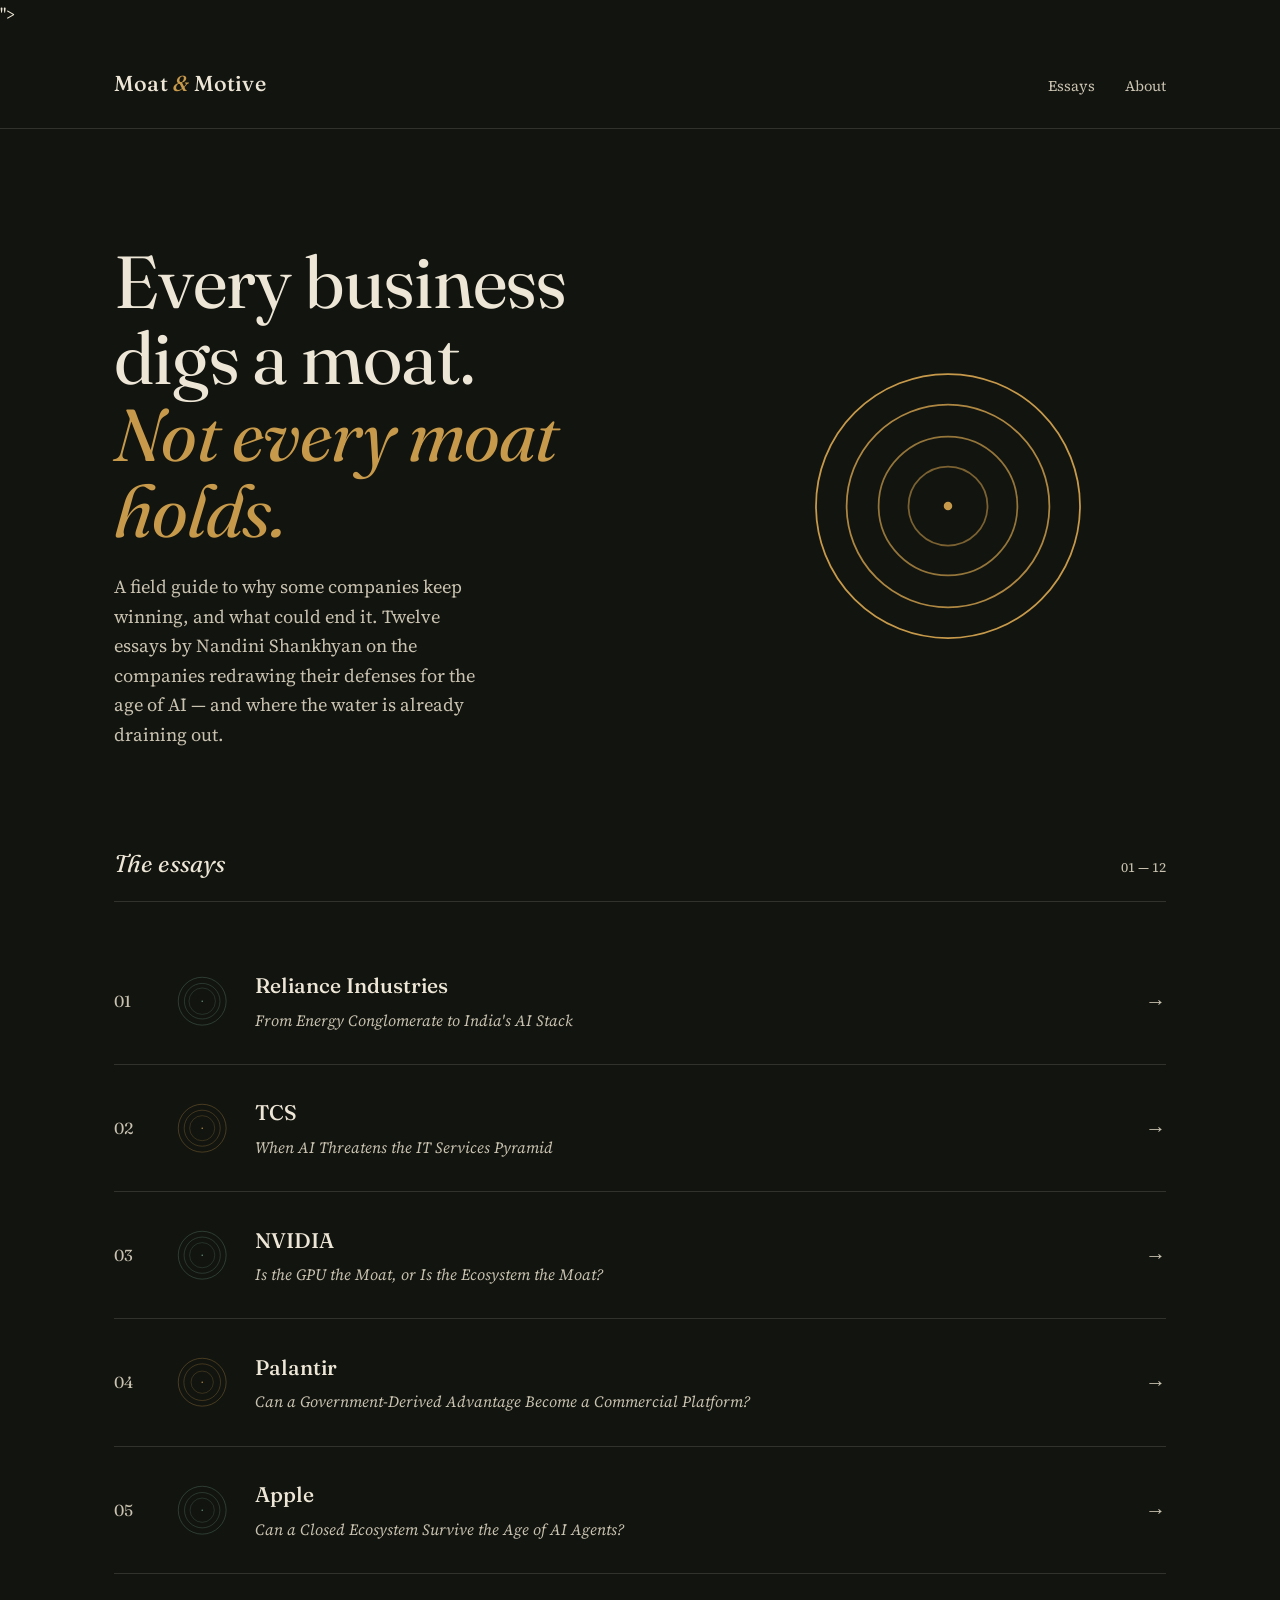
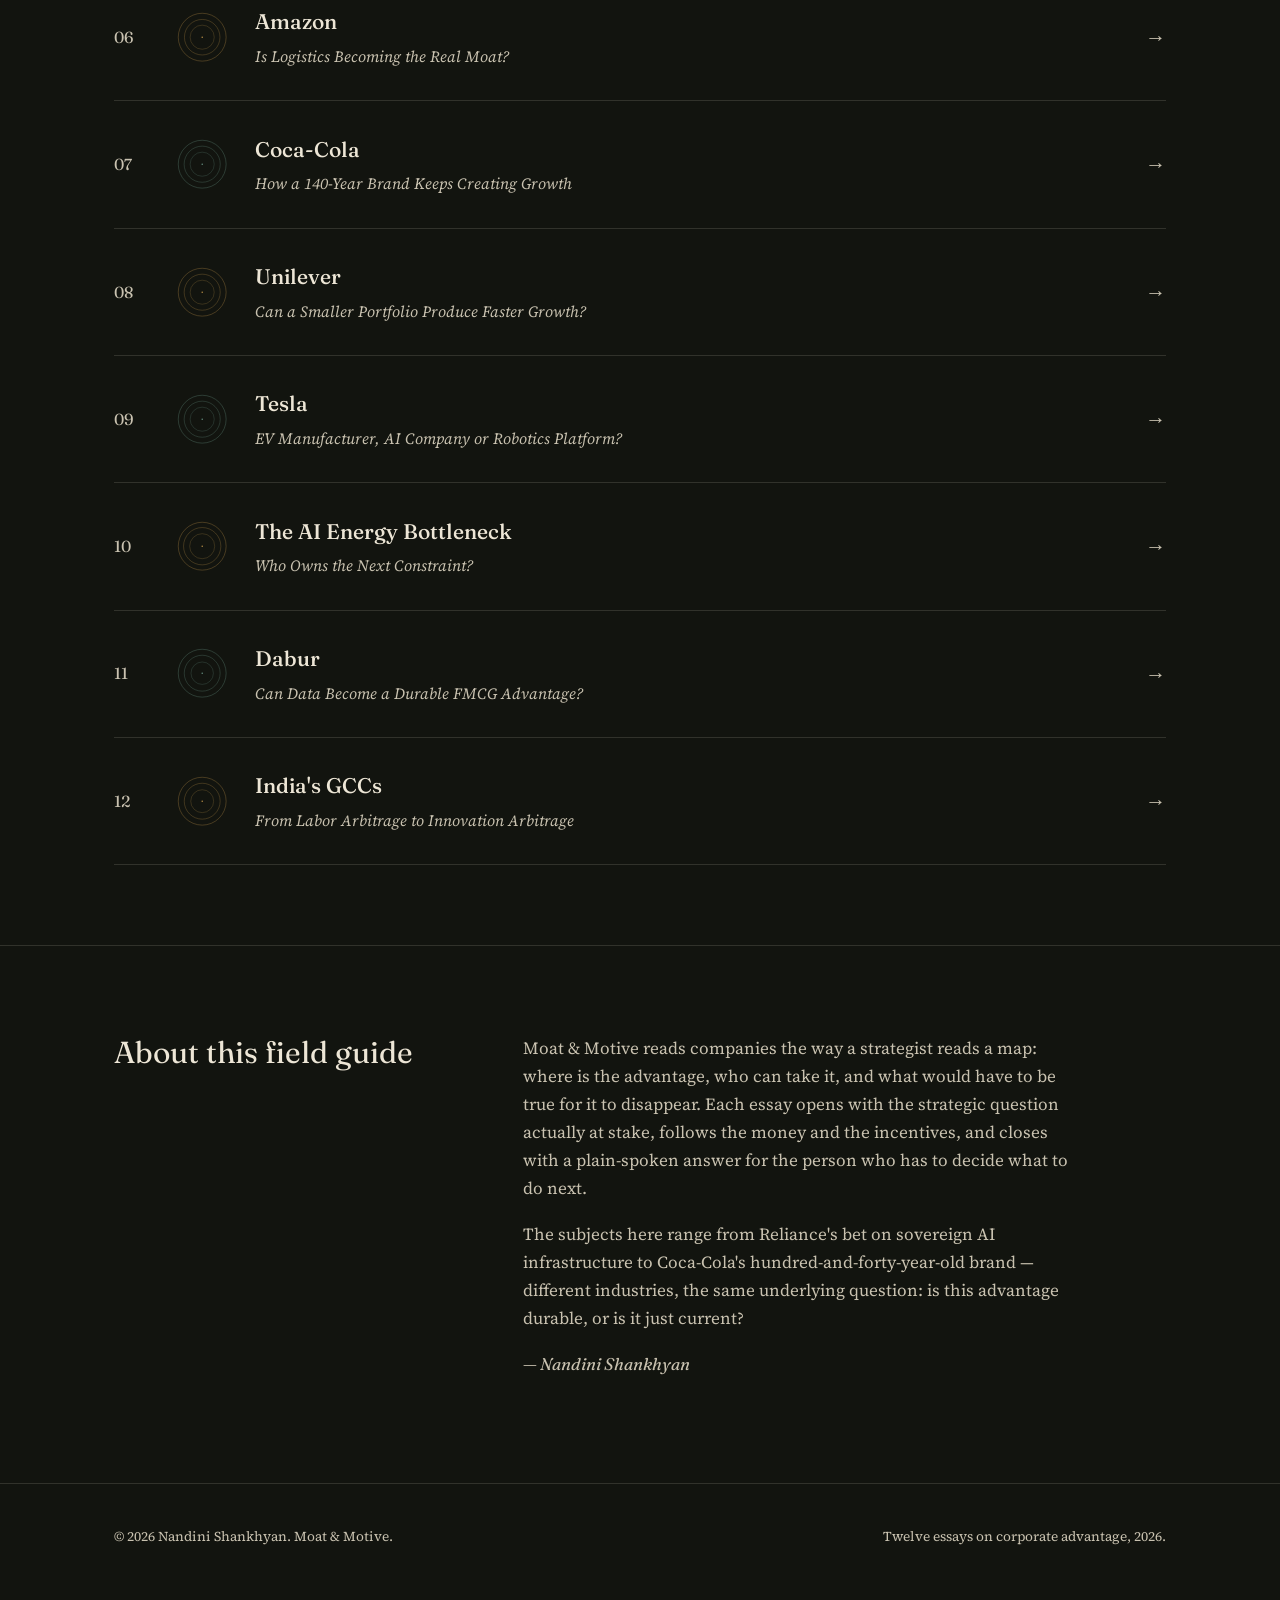
==== index.html @ 2b9c6a7d "Initial uploads" ====
<!DOCTYPE html>
<html lang="en">
<head>
<meta charset="UTF-8">
<meta name="viewport" content="width=device-width, initial-scale=1.0">
<title>Moat & Motive — Nandini Shankhyan</title>
<meta name="description" content="A field guide to why some companies keep winning, and what could end it. Twelve essays on the moats — and motives — behind today's biggest companies, by Nandini Shankhyan.">
<link rel="icon" href="data:image/svg+xml,<svg xmlns="http://www.w3.org/2000/svg" viewBox="0 0 32 32"><rect width="32" height="32" fill="%2312140f"/><circle cx="16" cy="16" r="12" fill="none" stroke="%23c79a4b" stroke-width="1.6"/><circle cx="16" cy="16" r="7" fill="none" stroke="%236f9c8d" stroke-width="1.6"/><circle cx="16" cy="16" r="2" fill="%23c79a4b"/></svg>">
<link rel="preconnect" href="https://fonts.googleapis.com">
<link rel="stylesheet" href="assets/styles.css">
</head>
<body>
<header class="masthead">
  <div class="wrap">
    <a class="mark" href="index.html">Moat <em>&amp;</em> Motive</a>
    <nav>
      <a href="index.html#index">Essays</a>
      <a href="index.html#about">About</a>
    </nav>
  </div>
</header>

<section class="hero">
  <div class="wrap">
    <div>
      <h1>Every business<br>digs a moat.<br><span class="accent">Not every moat holds.</span></h1>
      <p class="lede">A field guide to why some companies keep winning, and what could end it. Twelve essays by Nandini Shankhyan on the companies redrawing their defenses for the age of AI — and where the water is already draining out.</p>
    </div>
    <div class="hero-art"><svg class="ring-draw" viewBox="0 0 240 240" xmlns="http://www.w3.org/2000/svg" aria-hidden="true"><circle cx="120.0" cy="120.0" r="105.6" fill="none" stroke="#c79a4b" stroke-width="1.4" stroke-dasharray="900" opacity="1.00"/><circle cx="120.0" cy="120.0" r="81.1" fill="none" stroke="#c79a4b" stroke-width="1.4" stroke-dasharray="900" opacity="0.86"/><circle cx="120.0" cy="120.0" r="55.5" fill="none" stroke="#c79a4b" stroke-width="1.4" stroke-dasharray="900" opacity="0.72"/><circle cx="120.0" cy="120.0" r="31.6" fill="none" stroke="#c79a4b" stroke-width="1.4" stroke-dasharray="900" opacity="0.58"/><circle cx="120.0" cy="120.0" r="3.4" fill="#c79a4b"/></svg></div>
  </div>
</section>

<section class="wrap" id="index">
  <div class="section-head">
    <h2>The essays</h2>
    <span class="count">01 — 12</span>
  </div>
  <ul class="index-list">
    <li class="index-item">
      <a href="articles/reliance-industries.html">
        <span class="index-num">01</span>
        <span class="index-thumb"><svg class="" viewBox="0 0 200 200" xmlns="http://www.w3.org/2000/svg" aria-hidden="true"><circle cx="100.0" cy="100.0" r="88.0" fill="none" stroke="#6f9c8d" stroke-width="1.1" stroke-dasharray="900" opacity="1.00"/><circle cx="100.0" cy="100.0" r="65.4" fill="none" stroke="#6f9c8d" stroke-width="1.1" stroke-dasharray="900" opacity="0.86"/><circle cx="100.0" cy="100.0" r="48.6" fill="none" stroke="#6f9c8d" stroke-width="1.1" stroke-dasharray="900" opacity="0.72"/><circle cx="100.0" cy="100.0" r="2.6" fill="#6f9c8d"/></svg></span>
        <span class="index-body">
          <h3>Reliance Industries</h3>
          <p class="question">From Energy Conglomerate to India's AI Stack</p>
        </span>
        <span class="index-arrow">&#8594;</span>
      </a>
    </li>
    <li class="index-item">
      <a href="articles/tcs.html">
        <span class="index-num">02</span>
        <span class="index-thumb"><svg class="" viewBox="0 0 200 200" xmlns="http://www.w3.org/2000/svg" aria-hidden="true"><circle cx="100.0" cy="100.0" r="88.0" fill="none" stroke="#c79a4b" stroke-width="1.1" stroke-dasharray="900" opacity="1.00"/><circle cx="100.0" cy="100.0" r="66.2" fill="none" stroke="#c79a4b" stroke-width="1.1" stroke-dasharray="900" opacity="0.86"/><circle cx="100.0" cy="100.0" r="46.1" fill="none" stroke="#c79a4b" stroke-width="1.1" stroke-dasharray="900" opacity="0.72"/><circle cx="100.0" cy="100.0" r="2.6" fill="#c79a4b"/></svg></span>
        <span class="index-body">
          <h3>TCS</h3>
          <p class="question">When AI Threatens the IT Services Pyramid</p>
        </span>
        <span class="index-arrow">&#8594;</span>
      </a>
    </li>
    <li class="index-item">
      <a href="articles/nvidia.html">
        <span class="index-num">03</span>
        <span class="index-thumb"><svg class="" viewBox="0 0 200 200" xmlns="http://www.w3.org/2000/svg" aria-hidden="true"><circle cx="100.0" cy="100.0" r="88.0" fill="none" stroke="#6f9c8d" stroke-width="1.1" stroke-dasharray="900" opacity="1.00"/><circle cx="100.0" cy="100.0" r="66.6" fill="none" stroke="#6f9c8d" stroke-width="1.1" stroke-dasharray="900" opacity="0.86"/><circle cx="100.0" cy="100.0" r="46.3" fill="none" stroke="#6f9c8d" stroke-width="1.1" stroke-dasharray="900" opacity="0.72"/><circle cx="100.0" cy="100.0" r="2.6" fill="#6f9c8d"/></svg></span>
        <span class="index-body">
          <h3>NVIDIA</h3>
          <p class="question">Is the GPU the Moat, or Is the Ecosystem the Moat?</p>
        </span>
        <span class="index-arrow">&#8594;</span>
      </a>
    </li>
    <li class="index-item">
      <a href="articles/palantir.html">
        <span class="index-num">04</span>
        <span class="index-thumb"><svg class="" viewBox="0 0 200 200" xmlns="http://www.w3.org/2000/svg" aria-hidden="true"><circle cx="100.0" cy="100.0" r="88.0" fill="none" stroke="#c79a4b" stroke-width="1.1" stroke-dasharray="900" opacity="1.00"/><circle cx="100.0" cy="100.0" r="67.4" fill="none" stroke="#c79a4b" stroke-width="1.1" stroke-dasharray="900" opacity="0.86"/><circle cx="100.0" cy="100.0" r="41.0" fill="none" stroke="#c79a4b" stroke-width="1.1" stroke-dasharray="900" opacity="0.72"/><circle cx="100.0" cy="100.0" r="2.6" fill="#c79a4b"/></svg></span>
        <span class="index-body">
          <h3>Palantir</h3>
          <p class="question">Can a Government-Derived Advantage Become a Commercial Platform?</p>
        </span>
        <span class="index-arrow">&#8594;</span>
      </a>
    </li>
    <li class="index-item">
      <a href="articles/apple.html">
        <span class="index-num">05</span>
        <span class="index-thumb"><svg class="" viewBox="0 0 200 200" xmlns="http://www.w3.org/2000/svg" aria-hidden="true"><circle cx="100.0" cy="100.0" r="88.0" fill="none" stroke="#6f9c8d" stroke-width="1.1" stroke-dasharray="900" opacity="1.00"/><circle cx="100.0" cy="100.0" r="65.0" fill="none" stroke="#6f9c8d" stroke-width="1.1" stroke-dasharray="900" opacity="0.86"/><circle cx="100.0" cy="100.0" r="44.5" fill="none" stroke="#6f9c8d" stroke-width="1.1" stroke-dasharray="900" opacity="0.72"/><circle cx="100.0" cy="100.0" r="2.6" fill="#6f9c8d"/></svg></span>
        <span class="index-body">
          <h3>Apple</h3>
          <p class="question">Can a Closed Ecosystem Survive the Age of AI Agents?</p>
        </span>
        <span class="index-arrow">&#8594;</span>
      </a>
    </li>
    <li class="index-item">
      <a href="articles/amazon.html">
        <span class="index-num">06</span>
        <span class="index-thumb"><svg class="" viewBox="0 0 200 200" xmlns="http://www.w3.org/2000/svg" aria-hidden="true"><circle cx="100.0" cy="100.0" r="88.0" fill="none" stroke="#c79a4b" stroke-width="1.1" stroke-dasharray="900" opacity="1.00"/><circle cx="100.0" cy="100.0" r="65.3" fill="none" stroke="#c79a4b" stroke-width="1.1" stroke-dasharray="900" opacity="0.86"/><circle cx="100.0" cy="100.0" r="44.3" fill="none" stroke="#c79a4b" stroke-width="1.1" stroke-dasharray="900" opacity="0.72"/><circle cx="100.0" cy="100.0" r="2.6" fill="#c79a4b"/></svg></span>
        <span class="index-body">
          <h3>Amazon</h3>
          <p class="question">Is Logistics Becoming the Real Moat?</p>
        </span>
        <span class="index-arrow">&#8594;</span>
      </a>
    </li>
    <li class="index-item">
      <a href="articles/coca-cola.html">
        <span class="index-num">07</span>
        <span class="index-thumb"><svg class="" viewBox="0 0 200 200" xmlns="http://www.w3.org/2000/svg" aria-hidden="true"><circle cx="100.0" cy="100.0" r="88.0" fill="none" stroke="#6f9c8d" stroke-width="1.1" stroke-dasharray="900" opacity="1.00"/><circle cx="100.0" cy="100.0" r="66.4" fill="none" stroke="#6f9c8d" stroke-width="1.1" stroke-dasharray="900" opacity="0.86"/><circle cx="100.0" cy="100.0" r="44.3" fill="none" stroke="#6f9c8d" stroke-width="1.1" stroke-dasharray="900" opacity="0.72"/><circle cx="100.0" cy="100.0" r="2.6" fill="#6f9c8d"/></svg></span>
        <span class="index-body">
          <h3>Coca-Cola</h3>
          <p class="question">How a 140-Year Brand Keeps Creating Growth</p>
        </span>
        <span class="index-arrow">&#8594;</span>
      </a>
    </li>
    <li class="index-item">
      <a href="articles/unilever.html">
        <span class="index-num">08</span>
        <span class="index-thumb"><svg class="" viewBox="0 0 200 200" xmlns="http://www.w3.org/2000/svg" aria-hidden="true"><circle cx="100.0" cy="100.0" r="88.0" fill="none" stroke="#c79a4b" stroke-width="1.1" stroke-dasharray="900" opacity="1.00"/><circle cx="100.0" cy="100.0" r="66.3" fill="none" stroke="#c79a4b" stroke-width="1.1" stroke-dasharray="900" opacity="0.86"/><circle cx="100.0" cy="100.0" r="44.2" fill="none" stroke="#c79a4b" stroke-width="1.1" stroke-dasharray="900" opacity="0.72"/><circle cx="100.0" cy="100.0" r="2.6" fill="#c79a4b"/></svg></span>
        <span class="index-body">
          <h3>Unilever</h3>
          <p class="question">Can a Smaller Portfolio Produce Faster Growth?</p>
        </span>
        <span class="index-arrow">&#8594;</span>
      </a>
    </li>
    <li class="index-item">
      <a href="articles/tesla.html">
        <span class="index-num">09</span>
        <span class="index-thumb"><svg class="" viewBox="0 0 200 200" xmlns="http://www.w3.org/2000/svg" aria-hidden="true"><circle cx="100.0" cy="100.0" r="88.0" fill="none" stroke="#6f9c8d" stroke-width="1.1" stroke-dasharray="900" opacity="1.00"/><circle cx="100.0" cy="100.0" r="66.3" fill="none" stroke="#6f9c8d" stroke-width="1.1" stroke-dasharray="900" opacity="0.86"/><circle cx="100.0" cy="100.0" r="44.3" fill="none" stroke="#6f9c8d" stroke-width="1.1" stroke-dasharray="900" opacity="0.72"/><circle cx="100.0" cy="100.0" r="2.6" fill="#6f9c8d"/></svg></span>
        <span class="index-body">
          <h3>Tesla</h3>
          <p class="question">EV Manufacturer, AI Company or Robotics Platform?</p>
        </span>
        <span class="index-arrow">&#8594;</span>
      </a>
    </li>
    <li class="index-item">
      <a href="articles/the-ai-energy-bottleneck.html">
        <span class="index-num">10</span>
        <span class="index-thumb"><svg class="" viewBox="0 0 200 200" xmlns="http://www.w3.org/2000/svg" aria-hidden="true"><circle cx="100.0" cy="100.0" r="88.0" fill="none" stroke="#c79a4b" stroke-width="1.1" stroke-dasharray="900" opacity="1.00"/><circle cx="100.0" cy="100.0" r="68.6" fill="none" stroke="#c79a4b" stroke-width="1.1" stroke-dasharray="900" opacity="0.86"/><circle cx="100.0" cy="100.0" r="46.0" fill="none" stroke="#c79a4b" stroke-width="1.1" stroke-dasharray="900" opacity="0.72"/><circle cx="100.0" cy="100.0" r="2.6" fill="#c79a4b"/></svg></span>
        <span class="index-body">
          <h3>The AI Energy Bottleneck</h3>
          <p class="question">Who Owns the Next Constraint?</p>
        </span>
        <span class="index-arrow">&#8594;</span>
      </a>
    </li>
    <li class="index-item">
      <a href="articles/dabur.html">
        <span class="index-num">11</span>
        <span class="index-thumb"><svg class="" viewBox="0 0 200 200" xmlns="http://www.w3.org/2000/svg" aria-hidden="true"><circle cx="100.0" cy="100.0" r="88.0" fill="none" stroke="#6f9c8d" stroke-width="1.1" stroke-dasharray="900" opacity="1.00"/><circle cx="100.0" cy="100.0" r="66.0" fill="none" stroke="#6f9c8d" stroke-width="1.1" stroke-dasharray="900" opacity="0.86"/><circle cx="100.0" cy="100.0" r="41.2" fill="none" stroke="#6f9c8d" stroke-width="1.1" stroke-dasharray="900" opacity="0.72"/><circle cx="100.0" cy="100.0" r="2.6" fill="#6f9c8d"/></svg></span>
        <span class="index-body">
          <h3>Dabur</h3>
          <p class="question">Can Data Become a Durable FMCG Advantage?</p>
        </span>
        <span class="index-arrow">&#8594;</span>
      </a>
    </li>
    <li class="index-item">
      <a href="articles/indias-gccs.html">
        <span class="index-num">12</span>
        <span class="index-thumb"><svg class="" viewBox="0 0 200 200" xmlns="http://www.w3.org/2000/svg" aria-hidden="true"><circle cx="100.0" cy="100.0" r="88.0" fill="none" stroke="#c79a4b" stroke-width="1.1" stroke-dasharray="900" opacity="1.00"/><circle cx="100.0" cy="100.0" r="66.0" fill="none" stroke="#c79a4b" stroke-width="1.1" stroke-dasharray="900" opacity="0.86"/><circle cx="100.0" cy="100.0" r="42.1" fill="none" stroke="#c79a4b" stroke-width="1.1" stroke-dasharray="900" opacity="0.72"/><circle cx="100.0" cy="100.0" r="2.6" fill="#c79a4b"/></svg></span>
        <span class="index-body">
          <h3>India's GCCs</h3>
          <p class="question">From Labor Arbitrage to Innovation Arbitrage</p>
        </span>
        <span class="index-arrow">&#8594;</span>
      </a>
    </li>
  </ul>
</section>

<section class="manifesto" id="about">
  <div class="wrap">
    <h2>About this&nbsp;field&nbsp;guide</h2>
    <div class="body">
      <p>Moat & Motive reads companies the way a strategist reads a map: where is the advantage, who can take it, and what would have to be true for it to disappear. Each essay opens with the strategic question actually at stake, follows the money and the incentives, and closes with a plain-spoken answer for the person who has to decide what to do next.</p>
      <p>The subjects here range from Reliance's bet on sovereign AI infrastructure to Coca-Cola's hundred-and-forty-year-old brand — different industries, the same underlying question: is this advantage durable, or is it just current?</p>
      <p class="signoff">— Nandini Shankhyan</p>
    </div>
  </div>
</section>

<footer>
  <div class="wrap">
    <span>&copy; 2026 Nandini Shankhyan. Moat & Motive.</span>
    <span>Twelve essays on corporate advantage, 2026.</span>
  </div>
</footer>
</body>
</html>
---- assets/styles.css ----
/* ============================================================
   MOAT & MOTIVE — design system
   A quiet, editorial reading environment built around one
   recurring motif: the concentric ring of a moat. Dark basalt
   ground, warm brass and verdigris as the only two accents,
   two clearly distinct serifs carrying all the personality.
   ============================================================ */

@import url('https://fonts.googleapis.com/css2?family=Fraunces:ital,opsz,wght@0,9..144,300;0,9..144,400;0,9..144,500;0,9..144,600;1,9..144,400;1,9..144,500&family=Source+Serif+4:ital,opsz,wght@0,8..60,400;0,8..60,500;0,8..60,600;1,8..60,400&display=swap');

:root{
  --basalt: #12140f;
  --basalt-raised: #191c15;
  --parchment: #ede6d6;
  --parchment-dim: #c9c2b0;
  --verdigris: #6f9c8d;
  --brass: #c79a4b;
  --rust: #a85138;
  --hairline: rgba(237,230,214,0.14);
  --hairline-strong: rgba(237,230,214,0.28);

  --display: 'Fraunces', 'Iowan Old Style', ui-serif, serif;
  --body: 'Source Serif 4', 'Iowan Old Style', Georgia, serif;

  --measure: 68ch;
  --gutter: clamp(1.5rem, 5vw, 4.5rem);
}

*{ box-sizing: border-box; }
html{ scroll-behavior: smooth; }

@media (prefers-reduced-motion: reduce){
  html{ scroll-behavior: auto; }
  *{ animation-duration: 0.01ms !important; animation-iteration-count: 1 !important; transition-duration: 0.01ms !important; }
}

body{
  margin: 0;
  background: var(--basalt);
  color: var(--parchment);
  font-family: var(--body);
  font-size: 1.0625rem;
  line-height: 1.65;
  -webkit-font-smoothing: antialiased;
}

::selection{ background: var(--brass); color: var(--basalt); }

a{ color: inherit; }

img, svg{ max-width: 100%; display: block; }

:focus-visible{
  outline: 2px solid var(--brass);
  outline-offset: 3px;
}

.wrap{
  max-width: 1180px;
  margin: 0 auto;
  padding: 0 var(--gutter);
}

/* ---------------- Masthead ---------------- */

.masthead{
  padding: 2.4rem 0 1.6rem;
  border-bottom: 1px solid var(--hairline);
}

.masthead .wrap{
  display: flex;
  align-items: baseline;
  justify-content: space-between;
  gap: 1.5rem;
  flex-wrap: wrap;
}

.mark{
  font-family: var(--display);
  font-weight: 500;
  font-size: 1.35rem;
  letter-spacing: 0.01em;
  text-decoration: none;
  color: var(--parchment);
}

.mark em{
  font-style: italic;
  color: var(--brass);
}

.masthead nav{
  display: flex;
  gap: 1.9rem;
  font-size: 0.92rem;
  font-family: var(--body);
  color: var(--parchment-dim);
}

.masthead nav a{
  text-decoration: none;
  border-bottom: 1px solid transparent;
  padding-bottom: 2px;
  transition: border-color .2s ease, color .2s ease;
}

.masthead nav a:hover{ color: var(--parchment); border-color: var(--brass); }

.byline{
  font-size: 0.78rem;
  color: var(--parchment-dim);
  letter-spacing: 0.02em;
}

/* ---------------- Hero (index page) ---------------- */

.hero{
  position: relative;
  padding: clamp(3.5rem, 9vw, 7.5rem) 0 clamp(3rem, 6vw, 5rem);
  overflow: hidden;
}

.hero .wrap{
  display: grid;
  grid-template-columns: 1.3fr 1fr;
  gap: 3rem;
  align-items: center;
}

.hero h1{
  font-family: var(--display);
  font-weight: 400;
  font-size: clamp(2.6rem, 6vw, 4.6rem);
  line-height: 1.04;
  letter-spacing: -0.01em;
  margin: 0 0 1.4rem;
}

.hero h1 .accent{
  font-style: italic;
  font-weight: 400;
  color: var(--brass);
}

.hero p.lede{
  font-size: 1.15rem;
  color: var(--parchment-dim);
  max-width: 42ch;
  line-height: 1.6;
}

.hero-art{
  justify-self: center;
}

.hero-art svg{ width: min(100%, 360px); height: auto; }

.ring-draw circle, .ring-draw path{
  stroke-dasharray: 900;
  stroke-dashoffset: 900;
  animation: draw 2.4s cubic-bezier(.2,.7,.2,1) forwards;
}
.ring-draw circle:nth-child(2){ animation-delay: .12s; }
.ring-draw circle:nth-child(3){ animation-delay: .24s; }
.ring-draw circle:nth-child(4){ animation-delay: .36s; }

@keyframes draw{ to{ stroke-dashoffset: 0; } }

/* ---------------- Section labels ---------------- */

.section-head{
  display: flex;
  align-items: baseline;
  justify-content: space-between;
  gap: 1rem;
  padding: 0 0 1.1rem;
  margin: 0 0 2.2rem;
  border-bottom: 1px solid var(--hairline);
}

.section-head h2{
  font-family: var(--display);
  font-style: italic;
  font-weight: 400;
  font-size: 1.5rem;
  margin: 0;
  color: var(--parchment);
}

.section-head .count{
  font-family: var(--body);
  font-size: 0.85rem;
  color: var(--parchment-dim);
}

/* ---------------- Index list ---------------- */

.index-list{
  list-style: none;
  margin: 0 0 5rem;
  padding: 0;
}

.index-item{
  border-bottom: 1px solid var(--hairline);
}

.index-item a{
  display: grid;
  grid-template-columns: 2.2rem 3.4rem 1fr auto;
  align-items: center;
  gap: 1.6rem;
  padding: 1.9rem 0;
  text-decoration: none;
  color: var(--parchment);
}

.index-num{
  font-family: var(--display);
  font-size: 1rem;
  color: var(--parchment-dim);
  font-variant-numeric: tabular-nums;
}

.index-thumb{
  width: 3.4rem;
  height: 3.4rem;
  grid-row: span 1;
}

.index-body h3{
  font-family: var(--display);
  font-weight: 500;
  font-size: 1.32rem;
  margin: 0 0 0.3rem;
  transition: color .2s ease;
}

.index-body .question{
  font-family: var(--body);
  font-style: italic;
  color: var(--parchment-dim);
  font-size: 0.98rem;
  margin: 0;
}

.index-arrow{
  font-family: var(--display);
  font-size: 1.3rem;
  color: var(--parchment-dim);
  transition: transform .25s ease, color .2s ease;
  justify-self: end;
}

.index-item a:hover .index-arrow{ transform: translateX(6px); color: var(--brass); }
.index-item a:hover .index-body h3{ color: var(--brass); }

@media (max-width: 640px){
  .index-item a{ grid-template-columns: 1.4rem 2.6rem 1fr auto; gap: 1rem; }
  .index-thumb{ width: 2.6rem; height: 2.6rem; }
}

/* ---------------- Manifesto / about strip ---------------- */

.manifesto{
  padding: clamp(3rem, 7vw, 5.5rem) 0;
  border-top: 1px solid var(--hairline);
  border-bottom: 1px solid var(--hairline);
}

.manifesto .wrap{
  display: grid;
  grid-template-columns: 0.9fr 1.6fr;
  gap: 3rem;
}

.manifesto h2{
  font-family: var(--display);
  font-weight: 400;
  font-size: 1.9rem;
  margin: 0;
  line-height: 1.2;
}

.manifesto .body p{
  max-width: 62ch;
  color: var(--parchment-dim);
  margin: 0 0 1.1rem;
}

.manifesto .signoff{
  color: var(--parchment);
  font-family: var(--display);
  font-style: italic;
  margin-top: 1.4rem;
}

@media (max-width: 800px){
  .manifesto .wrap{ grid-template-columns: 1fr; gap: 1.2rem; }
  .hero .wrap{ grid-template-columns: 1fr; }
  .hero-art{ order: -1; }
  .hero-art svg{ width: min(60vw, 240px); }
}

/* ---------------- Footer ---------------- */

footer{
  padding: 2.6rem 0 3.2rem;
  color: var(--parchment-dim);
  font-size: 0.85rem;
}

footer .wrap{
  display: flex;
  justify-content: space-between;
  gap: 1rem;
  flex-wrap: wrap;
}

footer a{ text-decoration: none; border-bottom: 1px solid var(--hairline-strong); }

/* ============================================================
   ARTICLE PAGE
   ============================================================ */

.article-header{
  position: relative;
  padding: clamp(3rem, 8vw, 6rem) 0 clamp(2.2rem, 5vw, 3.4rem);
  overflow: hidden;
}

.article-header .watermark{
  position: absolute;
  right: -60px;
  top: -40px;
  width: 420px;
  opacity: 0.16;
  pointer-events: none;
}

.eyebrow-row{
  display: flex;
  align-items: center;
  gap: 0.9rem;
  margin-bottom: 1.6rem;
  color: var(--parchment-dim);
  font-size: 0.88rem;
}

.eyebrow-row .dot{
  width: 6px; height: 6px; border-radius: 50%;
  background: var(--brass);
  display: inline-block;
}

.article-header h1{
  font-family: var(--display);
  font-weight: 400;
  font-size: clamp(2.3rem, 5.4vw, 3.6rem);
  line-height: 1.06;
  letter-spacing: -0.01em;
  max-width: 18ch;
  margin: 0 0 1.6rem;
  position: relative;
}

.deck{
  font-family: var(--body);
  font-style: italic;
  font-size: 1.2rem;
  color: var(--parchment-dim);
  max-width: 52ch;
  line-height: 1.5;
  border-left: 2px solid var(--brass);
  padding-left: 1.2rem;
  position: relative;
}

.article-body{
  padding-bottom: 2rem;
}

.article-body .col{
  max-width: var(--measure);
}

.article-body h2{
  font-family: var(--display);
  font-style: italic;
  font-weight: 400;
  font-size: 1.55rem;
  margin: 3rem 0 1.1rem;
  color: var(--parchment);
}

.article-body h2:first-of-type{ margin-top: 0.4rem; }

.article-body p{
  margin: 0 0 1.25rem;
  color: #ded6c3;
}

.article-body p:first-of-type{
  font-size: 1.12rem;
}

.sources{
  margin-top: 3.5rem;
  padding-top: 1.8rem;
  border-top: 1px solid var(--hairline);
  max-width: var(--measure);
}

.sources h3{
  font-family: var(--body);
  font-size: 0.85rem;
  text-transform: none;
  letter-spacing: 0.01em;
  color: var(--parchment-dim);
  margin: 0 0 0.8rem;
  font-style: italic;
  font-family: var(--display);
}

.sources ul{
  margin: 0;
  padding: 0;
  list-style: none;
  font-size: 0.92rem;
  color: var(--parchment-dim);
}

.sources li{ padding: 0.35rem 0; }

.pager{
  display: grid;
  grid-template-columns: 1fr 1fr;
  border-top: 1px solid var(--hairline);
  margin-top: 4rem;
}

.pager a{
  text-decoration: none;
  padding: 2rem 0;
  color: var(--parchment);
}

.pager .prev{ padding-right: 1.5rem; border-right: 1px solid var(--hairline); }
.pager .next{ padding-left: 1.5rem; text-align: right; }

.pager .label{
  display: block;
  font-size: 0.8rem;
  color: var(--parchment-dim);
  margin-bottom: 0.4rem;
}

.pager .title{
  font-family: var(--display);
  font-size: 1.15rem;
  transition: color .2s ease;
}

.pager a:hover .title{ color: var(--brass); }

@media (max-width: 640px){
  .pager{ grid-template-columns: 1fr; }
  .pager .prev{ border-right: none; border-bottom: 1px solid var(--hairline); }
  .pager .next{ text-align: left; padding-left: 0; }
}
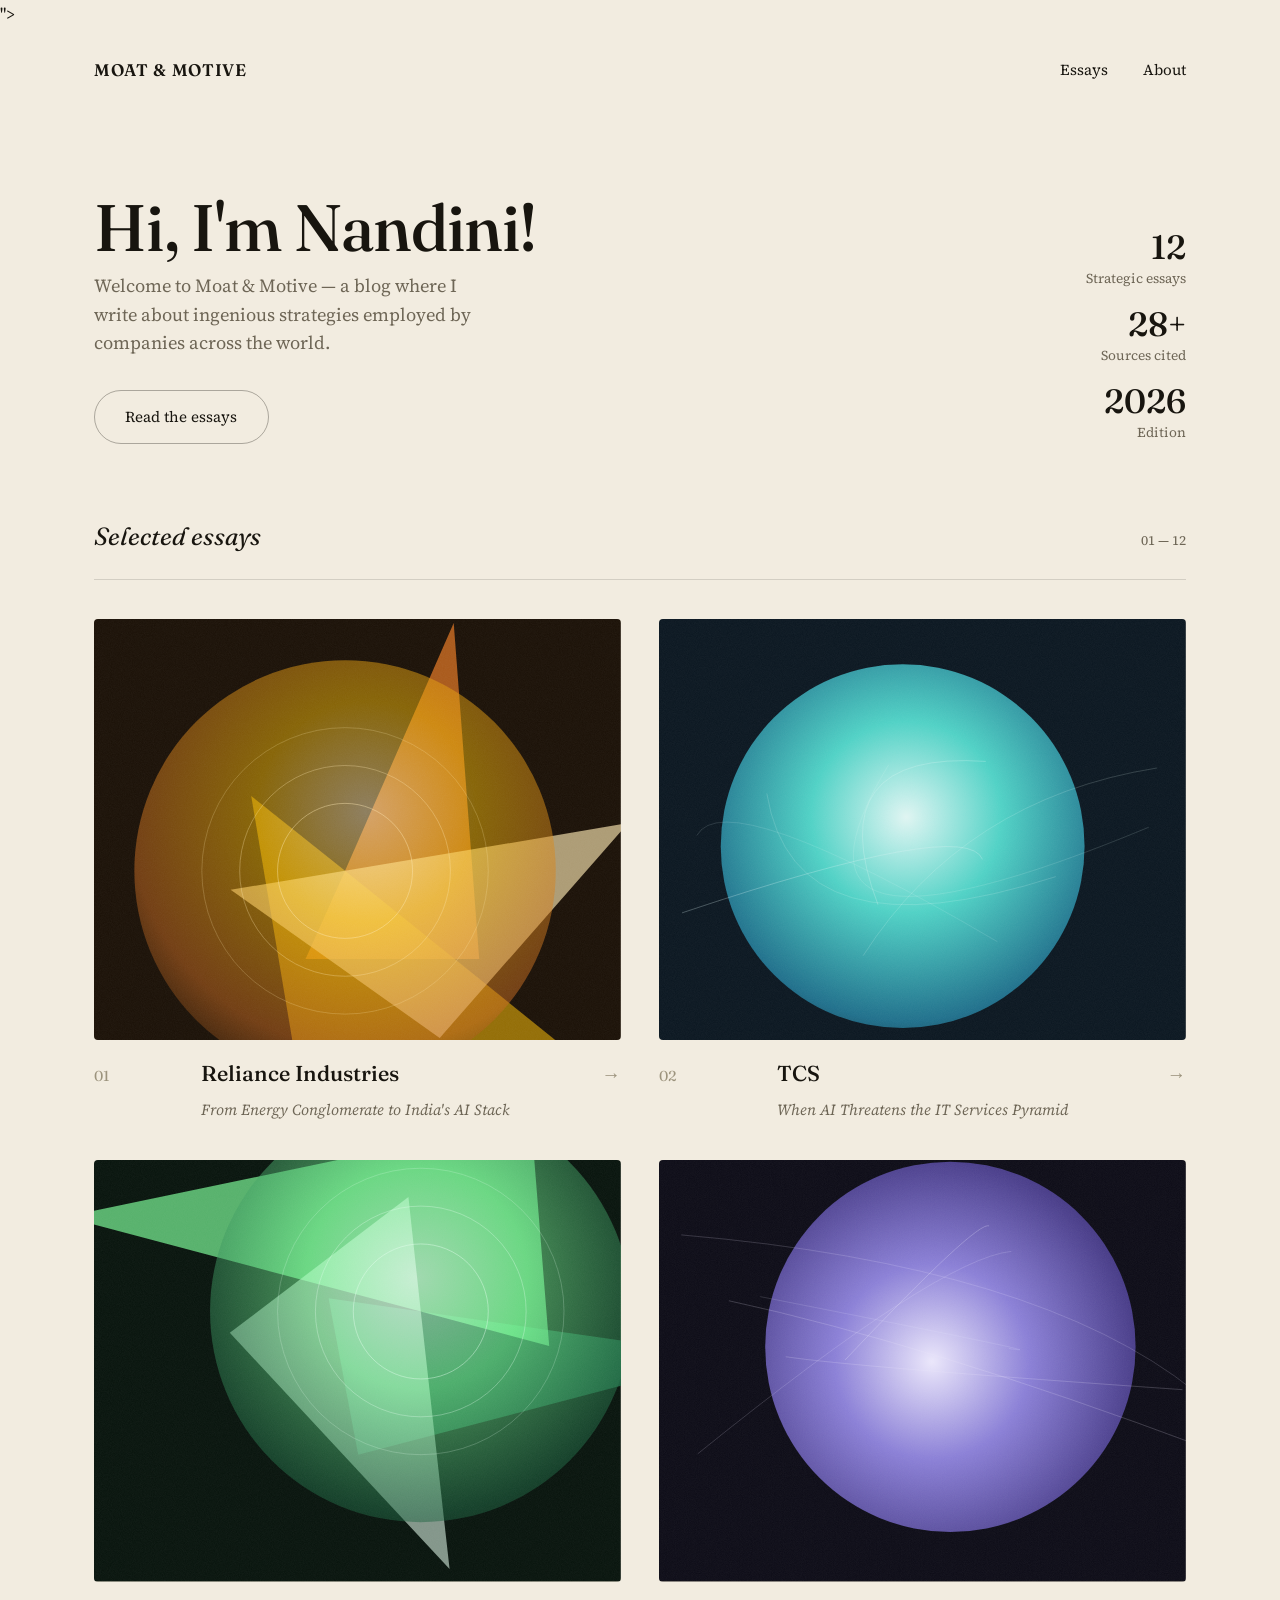
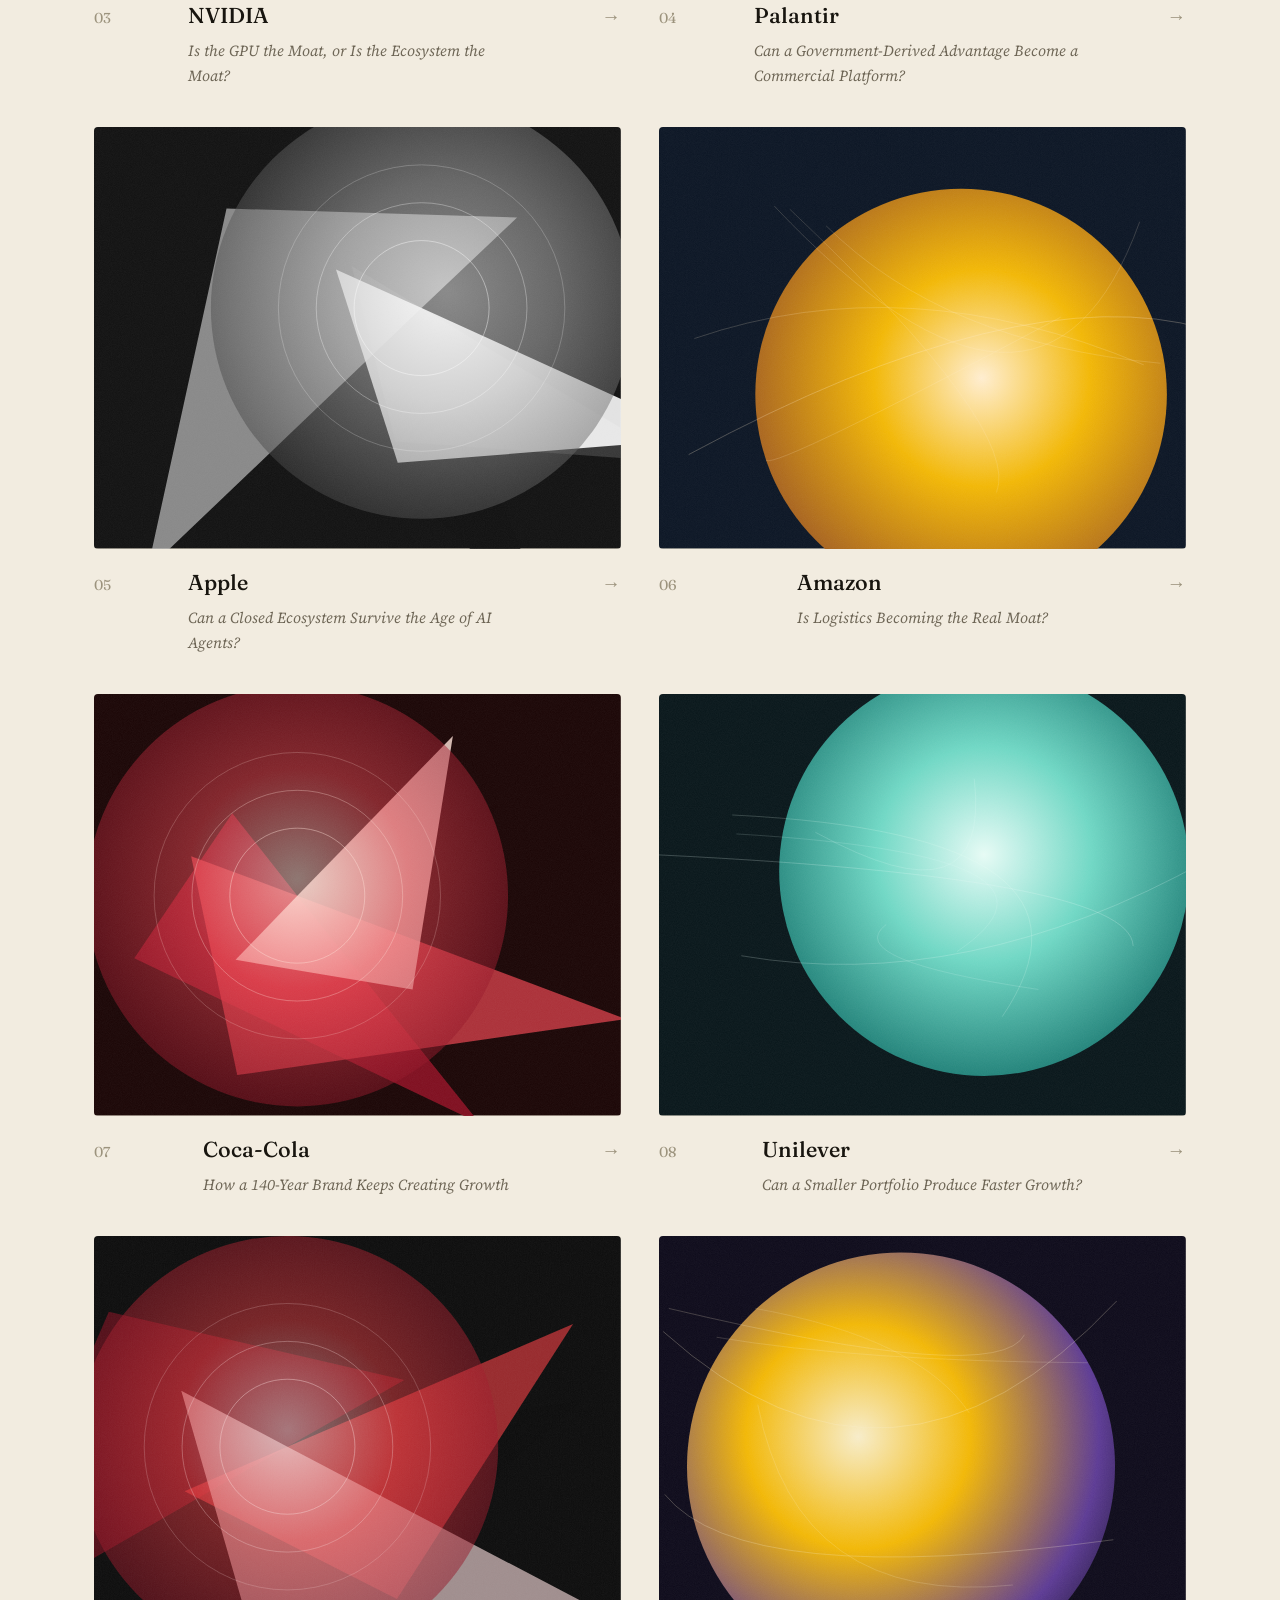
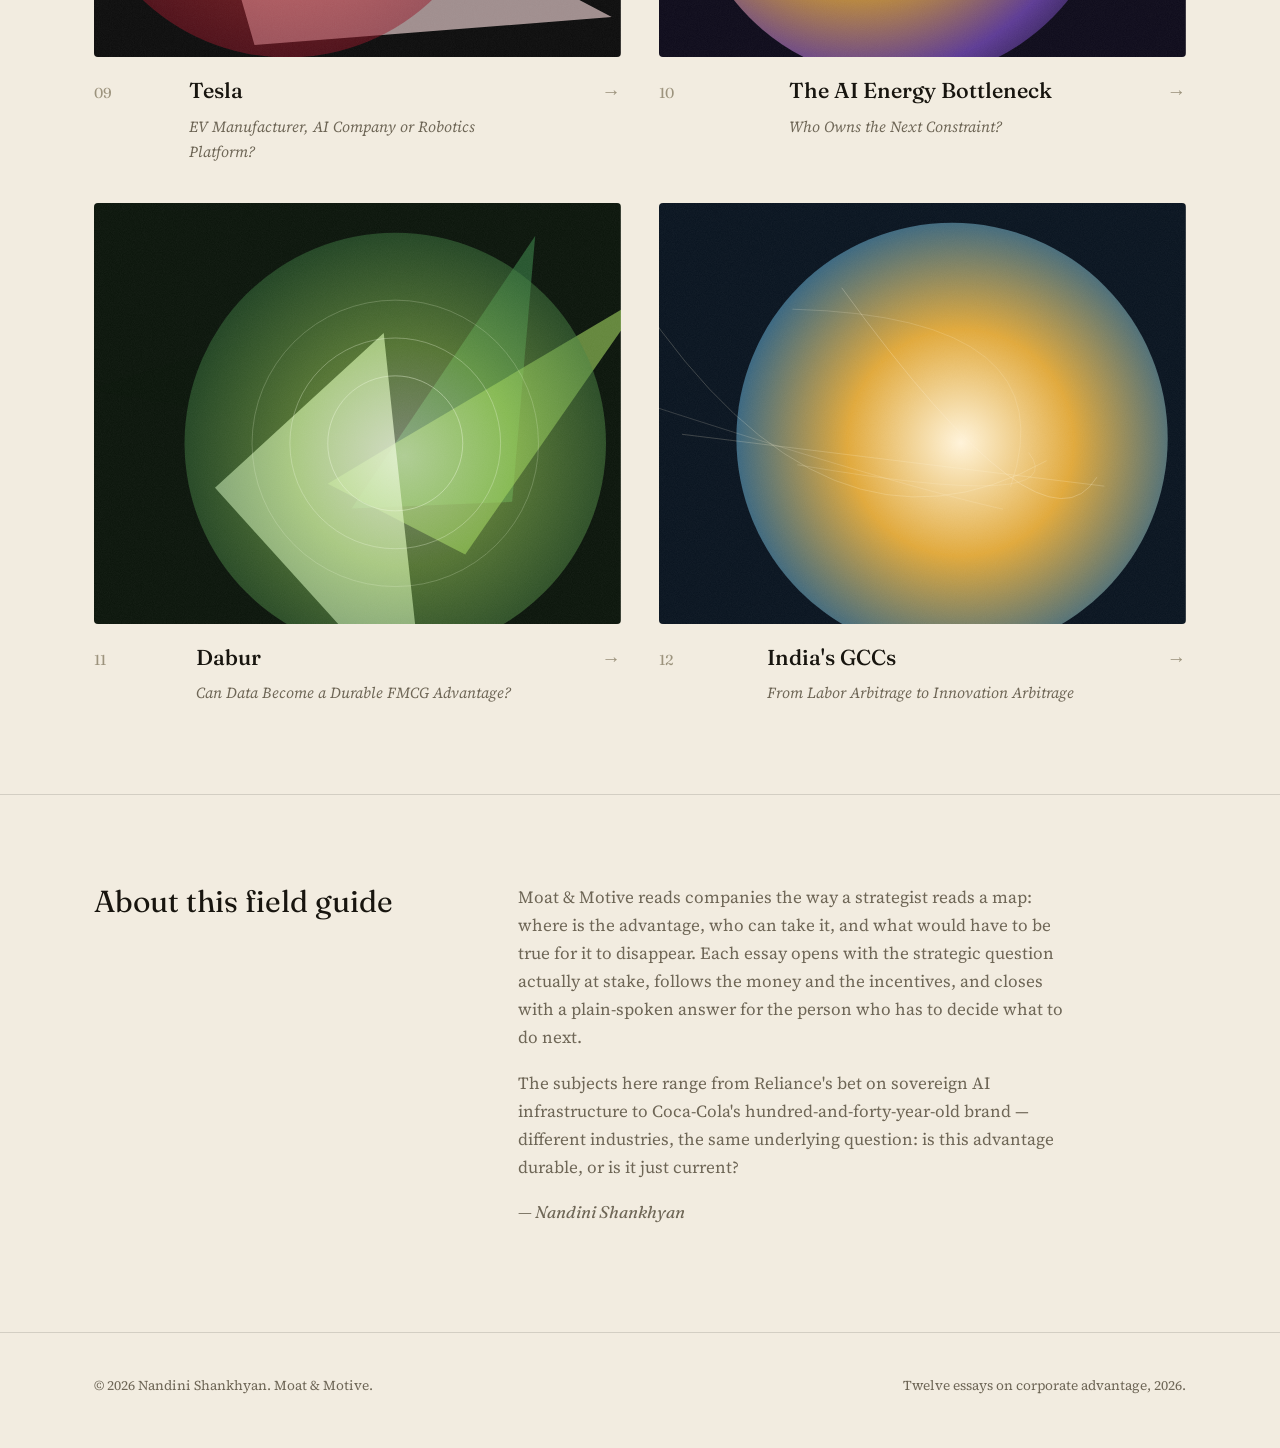
==== commit 601694a9: "Initial uploads" ====
--- a/index.html
+++ b/index.html
@@ -4,17 +4,17 @@
 <meta charset="UTF-8">
 <meta name="viewport" content="width=device-width, initial-scale=1.0">
 <title>Moat & Motive — Nandini Shankhyan</title>
-<meta name="description" content="A field guide to why some companies keep winning, and what could end it. Twelve essays on the moats — and motives — behind today's biggest companies, by Nandini Shankhyan.">
-<link rel="icon" href="data:image/svg+xml,<svg xmlns="http://www.w3.org/2000/svg" viewBox="0 0 32 32"><rect width="32" height="32" fill="%2312140f"/><circle cx="16" cy="16" r="12" fill="none" stroke="%23c79a4b" stroke-width="1.6"/><circle cx="16" cy="16" r="7" fill="none" stroke="%236f9c8d" stroke-width="1.6"/><circle cx="16" cy="16" r="2" fill="%23c79a4b"/></svg>">
+<meta name="description" content="Welcome to Moat & Motive — a blog where I write about ingenious strategies employed by companies across the world. Twelve essays on the moats — and motives — behind today's biggest companies, by Nandini Shankhyan.">
+<link rel="icon" href="data:image/svg+xml,<svg xmlns="http://www.w3.org/2000/svg" viewBox="0 0 32 32"><rect width="32" height="32" fill="%23f2ece0"/><circle cx="16" cy="16" r="11" fill="none" stroke="%2318150f" stroke-width="1.6"/><circle cx="16" cy="16" r="5.5" fill="none" stroke="%2318150f" stroke-width="1.6"/></svg>">
 <link rel="preconnect" href="https://fonts.googleapis.com">
 <link rel="stylesheet" href="assets/styles.css">
 </head>
 <body>
 <header class="masthead">
   <div class="wrap">
-    <a class="mark" href="index.html">Moat <em>&amp;</em> Motive</a>
+    <a class="mark" href="index.html">Moat &amp; Motive</a>
     <nav>
-      <a href="index.html#index">Essays</a>
+      <a href="index.html#essays">Essays</a>
       <a href="index.html#about">About</a>
     </nav>
   </div>
@@ -23,149 +23,274 @@
 <section class="hero">
   <div class="wrap">
     <div>
-      <h1>Every business<br>digs a moat.<br><span class="accent">Not every moat holds.</span></h1>
-      <p class="lede">A field guide to why some companies keep winning, and what could end it. Twelve essays by Nandini Shankhyan on the companies redrawing their defenses for the age of AI — and where the water is already draining out.</p>
+      <h1>Hi, I'm Nandini!</h1>
+      <p class="lede">Welcome to Moat & Motive — a blog where I write about ingenious strategies employed by companies across the world.</p>
+      <a class="pill-btn" href="#essays">Read the essays</a>
     </div>
-    <div class="hero-art"><svg class="ring-draw" viewBox="0 0 240 240" xmlns="http://www.w3.org/2000/svg" aria-hidden="true"><circle cx="120.0" cy="120.0" r="105.6" fill="none" stroke="#c79a4b" stroke-width="1.4" stroke-dasharray="900" opacity="1.00"/><circle cx="120.0" cy="120.0" r="81.1" fill="none" stroke="#c79a4b" stroke-width="1.4" stroke-dasharray="900" opacity="0.86"/><circle cx="120.0" cy="120.0" r="55.5" fill="none" stroke="#c79a4b" stroke-width="1.4" stroke-dasharray="900" opacity="0.72"/><circle cx="120.0" cy="120.0" r="31.6" fill="none" stroke="#c79a4b" stroke-width="1.4" stroke-dasharray="900" opacity="0.58"/><circle cx="120.0" cy="120.0" r="3.4" fill="#c79a4b"/></svg></div>
+    <ul class="stat-list">
+      <li><span class="num">12</span><span class="label">Strategic essays</span></li>
+      <li><span class="num">28+</span><span class="label">Sources cited</span></li>
+      <li><span class="num">2026</span><span class="label">Edition</span></li>
+    </ul>
   </div>
 </section>
 
-<section class="wrap" id="index">
+<section class="wrap" id="essays">
   <div class="section-head">
-    <h2>The essays</h2>
+    <h2>Selected essays</h2>
     <span class="count">01 — 12</span>
   </div>
-  <ul class="index-list">
-    <li class="index-item">
+  <ul class="case-grid">
+    <li class="case-card">
       <a href="articles/reliance-industries.html">
-        <span class="index-num">01</span>
-        <span class="index-thumb"><svg class="" viewBox="0 0 200 200" xmlns="http://www.w3.org/2000/svg" aria-hidden="true"><circle cx="100.0" cy="100.0" r="88.0" fill="none" stroke="#6f9c8d" stroke-width="1.1" stroke-dasharray="900" opacity="1.00"/><circle cx="100.0" cy="100.0" r="65.4" fill="none" stroke="#6f9c8d" stroke-width="1.1" stroke-dasharray="900" opacity="0.86"/><circle cx="100.0" cy="100.0" r="48.6" fill="none" stroke="#6f9c8d" stroke-width="1.1" stroke-dasharray="900" opacity="0.72"/><circle cx="100.0" cy="100.0" r="2.6" fill="#6f9c8d"/></svg></span>
-        <span class="index-body">
-          <h3>Reliance Industries</h3>
-          <p class="question">From Energy Conglomerate to India's AI Stack</p>
-        </span>
-        <span class="index-arrow">&#8594;</span>
-      </a>
-    </li>
-    <li class="index-item">
+        <div class="case-art"><svg viewBox="0 0 640 512" xmlns="http://www.w3.org/2000/svg" role="img" aria-label="Cover art for Reliance Industries"><defs><radialGradient id="rgreliance-industries" cx="55%" cy="36%" r="75%">
+      <stop offset="0%" stop-color="#ffe9b3"/>
+      <stop offset="35%" stop-color="#f2b705"/>
+      <stop offset="75%" stop-color="#c96a1f"/>
+      <stop offset="100%" stop-color="#1a1006"/>
+    </radialGradient><filter id="grainreliance-industries" x="-20%" y="-20%" width="140%" height="140%">
+  <feTurbulence type="fractalNoise" baseFrequency="0.9" numOctaves="2" seed="10" result="noise"/>
+  <feColorMatrix in="noise" type="matrix" values="0 0 0 0 1  0 0 0 0 1  0 0 0 0 1  0 0 0 0.05 0"/>
+</filter></defs><rect width="640" height="512" fill="#1a1006"/><polygon points="305,306 459,536 122,467 223,185" fill="#1a1006" opacity="0.64"/><polygon points="305,306 437,5 468,413 257,413" fill="#c96a1f" opacity="0.82"/><polygon points="305,306 602,545 246,542 191,215" fill="#f2b705" opacity="0.56"/><polygon points="305,306 649,248 420,509 166,329" fill="#ffe9b3" opacity="0.64"/><circle cx="305" cy="306" r="256" fill="url(#rgreliance-industries)" opacity="0.5"/><circle cx="305" cy="306" r="82" fill="none" stroke="#ffe9b3" stroke-width="1" opacity="0.50"/><circle cx="305" cy="306" r="128" fill="none" stroke="#ffe9b3" stroke-width="1" opacity="0.38"/><circle cx="305" cy="306" r="174" fill="none" stroke="#ffe9b3" stroke-width="1" opacity="0.26"/><rect width="640" height="512" filter="url(#grainreliance-industries)"/></svg></div>
+        <div class="case-caption">
+          <span class="index-num">01</span>
+          <span class="text">
+            <h3>Reliance Industries</h3>
+            <p>From Energy Conglomerate to India's AI Stack</p>
+          </span>
+          <span class="arrow">&#8594;</span>
+        </div>
+      </a>
+    </li>
+    <li class="case-card">
       <a href="articles/tcs.html">
-        <span class="index-num">02</span>
-        <span class="index-thumb"><svg class="" viewBox="0 0 200 200" xmlns="http://www.w3.org/2000/svg" aria-hidden="true"><circle cx="100.0" cy="100.0" r="88.0" fill="none" stroke="#c79a4b" stroke-width="1.1" stroke-dasharray="900" opacity="1.00"/><circle cx="100.0" cy="100.0" r="66.2" fill="none" stroke="#c79a4b" stroke-width="1.1" stroke-dasharray="900" opacity="0.86"/><circle cx="100.0" cy="100.0" r="46.1" fill="none" stroke="#c79a4b" stroke-width="1.1" stroke-dasharray="900" opacity="0.72"/><circle cx="100.0" cy="100.0" r="2.6" fill="#c79a4b"/></svg></span>
-        <span class="index-body">
-          <h3>TCS</h3>
-          <p class="question">When AI Threatens the IT Services Pyramid</p>
-        </span>
-        <span class="index-arrow">&#8594;</span>
-      </a>
-    </li>
-    <li class="index-item">
+        <div class="case-art"><svg viewBox="0 0 640 512" xmlns="http://www.w3.org/2000/svg" role="img" aria-label="Cover art for TCS"><defs><radialGradient id="rgtcs" cx="51%" cy="42%" r="75%">
+      <stop offset="0%" stop-color="#dff5f2"/>
+      <stop offset="35%" stop-color="#4fd1c5"/>
+      <stop offset="75%" stop-color="#1f6f8b"/>
+      <stop offset="100%" stop-color="#0a1620"/>
+    </radialGradient><filter id="graintcs" x="-20%" y="-20%" width="140%" height="140%">
+  <feTurbulence type="fractalNoise" baseFrequency="0.9" numOctaves="2" seed="17" result="noise"/>
+  <feColorMatrix in="noise" type="matrix" values="0 0 0 0 1  0 0 0 0 1  0 0 0 0 1  0 0 0 0.05 0"/>
+</filter></defs><rect width="640" height="512" fill="#0a1620"/><circle cx="296" cy="276" r="221" fill="url(#rgtcs)"/><path d="M279 177 Q 112 453 595 253" fill="none" stroke="#dff5f2" stroke-width="1" opacity="0.19"/><path d="M28 357 Q 373 241 393 292" fill="none" stroke="#dff5f2" stroke-width="1" opacity="0.34"/><path d="M131 212 Q 164 415 482 313" fill="none" stroke="#dff5f2" stroke-width="1" opacity="0.21"/><path d="M266 347 Q 194 159 397 173" fill="none" stroke="#dff5f2" stroke-width="1" opacity="0.32"/><path d="M248 409 Q 371 218 605 181" fill="none" stroke="#dff5f2" stroke-width="1" opacity="0.22"/><path d="M46 263 Q 81 198 411 392" fill="none" stroke="#dff5f2" stroke-width="1" opacity="0.17"/><rect width="640" height="512" filter="url(#graintcs)"/></svg></div>
+        <div class="case-caption">
+          <span class="index-num">02</span>
+          <span class="text">
+            <h3>TCS</h3>
+            <p>When AI Threatens the IT Services Pyramid</p>
+          </span>
+          <span class="arrow">&#8594;</span>
+        </div>
+      </a>
+    </li>
+    <li class="case-card">
       <a href="articles/nvidia.html">
-        <span class="index-num">03</span>
-        <span class="index-thumb"><svg class="" viewBox="0 0 200 200" xmlns="http://www.w3.org/2000/svg" aria-hidden="true"><circle cx="100.0" cy="100.0" r="88.0" fill="none" stroke="#6f9c8d" stroke-width="1.1" stroke-dasharray="900" opacity="1.00"/><circle cx="100.0" cy="100.0" r="66.6" fill="none" stroke="#6f9c8d" stroke-width="1.1" stroke-dasharray="900" opacity="0.86"/><circle cx="100.0" cy="100.0" r="46.3" fill="none" stroke="#6f9c8d" stroke-width="1.1" stroke-dasharray="900" opacity="0.72"/><circle cx="100.0" cy="100.0" r="2.6" fill="#6f9c8d"/></svg></span>
-        <span class="index-body">
-          <h3>NVIDIA</h3>
-          <p class="question">Is the GPU the Moat, or Is the Ecosystem the Moat?</p>
-        </span>
-        <span class="index-arrow">&#8594;</span>
-      </a>
-    </li>
-    <li class="index-item">
+        <div class="case-art"><svg viewBox="0 0 640 512" xmlns="http://www.w3.org/2000/svg" role="img" aria-label="Cover art for NVIDIA"><defs><radialGradient id="rgnvidia" cx="49%" cy="42%" r="75%">
+      <stop offset="0%" stop-color="#e7fff0"/>
+      <stop offset="35%" stop-color="#7CFC98"/>
+      <stop offset="75%" stop-color="#1f6b45"/>
+      <stop offset="100%" stop-color="#07130c"/>
+    </radialGradient><filter id="grainnvidia" x="-20%" y="-20%" width="140%" height="140%">
+  <feTurbulence type="fractalNoise" baseFrequency="0.9" numOctaves="2" seed="24" result="noise"/>
+  <feColorMatrix in="noise" type="matrix" values="0 0 0 0 1  0 0 0 0 1  0 0 0 0 1  0 0 0 0.05 0"/>
+</filter></defs><rect width="640" height="512" fill="#07130c"/><polygon points="397,184 504,-83 559,289 355,292" fill="#07130c" opacity="0.86"/><polygon points="397,184 775,239 321,358 285,168" fill="#1f6b45" opacity="0.87"/><polygon points="397,184 -35,69 531,-49 553,226" fill="#7CFC98" opacity="0.68"/><polygon points="397,184 432,497 165,210 382,45" fill="#e7fff0" opacity="0.55"/><circle cx="397" cy="184" r="256" fill="url(#rgnvidia)" opacity="0.5"/><circle cx="397" cy="184" r="82" fill="none" stroke="#e7fff0" stroke-width="1" opacity="0.50"/><circle cx="397" cy="184" r="128" fill="none" stroke="#e7fff0" stroke-width="1" opacity="0.38"/><circle cx="397" cy="184" r="174" fill="none" stroke="#e7fff0" stroke-width="1" opacity="0.26"/><rect width="640" height="512" filter="url(#grainnvidia)"/></svg></div>
+        <div class="case-caption">
+          <span class="index-num">03</span>
+          <span class="text">
+            <h3>NVIDIA</h3>
+            <p>Is the GPU the Moat, or Is the Ecosystem the Moat?</p>
+          </span>
+          <span class="arrow">&#8594;</span>
+        </div>
+      </a>
+    </li>
+    <li class="case-card">
       <a href="articles/palantir.html">
-        <span class="index-num">04</span>
-        <span class="index-thumb"><svg class="" viewBox="0 0 200 200" xmlns="http://www.w3.org/2000/svg" aria-hidden="true"><circle cx="100.0" cy="100.0" r="88.0" fill="none" stroke="#c79a4b" stroke-width="1.1" stroke-dasharray="900" opacity="1.00"/><circle cx="100.0" cy="100.0" r="67.4" fill="none" stroke="#c79a4b" stroke-width="1.1" stroke-dasharray="900" opacity="0.86"/><circle cx="100.0" cy="100.0" r="41.0" fill="none" stroke="#c79a4b" stroke-width="1.1" stroke-dasharray="900" opacity="0.72"/><circle cx="100.0" cy="100.0" r="2.6" fill="#c79a4b"/></svg></span>
-        <span class="index-body">
-          <h3>Palantir</h3>
-          <p class="question">Can a Government-Derived Advantage Become a Commercial Platform?</p>
-        </span>
-        <span class="index-arrow">&#8594;</span>
-      </a>
-    </li>
-    <li class="index-item">
+        <div class="case-art"><svg viewBox="0 0 640 512" xmlns="http://www.w3.org/2000/svg" role="img" aria-label="Cover art for Palantir"><defs><radialGradient id="rgpalantir" cx="45%" cy="54%" r="75%">
+      <stop offset="0%" stop-color="#eae6fb"/>
+      <stop offset="35%" stop-color="#8a7fd6"/>
+      <stop offset="75%" stop-color="#463a86"/>
+      <stop offset="100%" stop-color="#0c0b16"/>
+    </radialGradient><filter id="grainpalantir" x="-20%" y="-20%" width="140%" height="140%">
+  <feTurbulence type="fractalNoise" baseFrequency="0.9" numOctaves="2" seed="31" result="noise"/>
+  <feColorMatrix in="noise" type="matrix" values="0 0 0 0 1  0 0 0 0 1  0 0 0 0 1  0 0 0 0.05 0"/>
+</filter></defs><rect width="640" height="512" fill="#0c0b16"/><circle cx="354" cy="227" r="225" fill="url(#rgpalantir)"/><path d="M47 357 Q 340 120 428 111" fill="none" stroke="#eae6fb" stroke-width="1" opacity="0.21"/><path d="M226 243 Q 386 74 401 80" fill="none" stroke="#eae6fb" stroke-width="1" opacity="0.32"/><path d="M27 91 Q 460 128 651 281" fill="none" stroke="#eae6fb" stroke-width="1" opacity="0.22"/><path d="M85 171 Q 325 223 662 349" fill="none" stroke="#eae6fb" stroke-width="1" opacity="0.25"/><path d="M154 239 Q 232 251 636 279" fill="none" stroke="#eae6fb" stroke-width="1" opacity="0.25"/><path d="M123 166 Q 504 241 425 229" fill="none" stroke="#eae6fb" stroke-width="1" opacity="0.18"/><rect width="640" height="512" filter="url(#grainpalantir)"/></svg></div>
+        <div class="case-caption">
+          <span class="index-num">04</span>
+          <span class="text">
+            <h3>Palantir</h3>
+            <p>Can a Government-Derived Advantage Become a Commercial Platform?</p>
+          </span>
+          <span class="arrow">&#8594;</span>
+        </div>
+      </a>
+    </li>
+    <li class="case-card">
       <a href="articles/apple.html">
-        <span class="index-num">05</span>
-        <span class="index-thumb"><svg class="" viewBox="0 0 200 200" xmlns="http://www.w3.org/2000/svg" aria-hidden="true"><circle cx="100.0" cy="100.0" r="88.0" fill="none" stroke="#6f9c8d" stroke-width="1.1" stroke-dasharray="900" opacity="1.00"/><circle cx="100.0" cy="100.0" r="65.0" fill="none" stroke="#6f9c8d" stroke-width="1.1" stroke-dasharray="900" opacity="0.86"/><circle cx="100.0" cy="100.0" r="44.5" fill="none" stroke="#6f9c8d" stroke-width="1.1" stroke-dasharray="900" opacity="0.72"/><circle cx="100.0" cy="100.0" r="2.6" fill="#6f9c8d"/></svg></span>
-        <span class="index-body">
-          <h3>Apple</h3>
-          <p class="question">Can a Closed Ecosystem Survive the Age of AI Agents?</p>
-        </span>
-        <span class="index-arrow">&#8594;</span>
-      </a>
-    </li>
-    <li class="index-item">
+        <div class="case-art"><svg viewBox="0 0 640 512" xmlns="http://www.w3.org/2000/svg" role="img" aria-label="Cover art for Apple"><defs><radialGradient id="rgapple" cx="56%" cy="46%" r="75%">
+      <stop offset="0%" stop-color="#ffffff"/>
+      <stop offset="35%" stop-color="#b9b9b9"/>
+      <stop offset="75%" stop-color="#4a4a4a"/>
+      <stop offset="100%" stop-color="#111111"/>
+    </radialGradient><filter id="grainapple" x="-20%" y="-20%" width="140%" height="140%">
+  <feTurbulence type="fractalNoise" baseFrequency="0.9" numOctaves="2" seed="38" result="noise"/>
+  <feColorMatrix in="noise" type="matrix" values="0 0 0 0 1  0 0 0 0 1  0 0 0 0 1  0 0 0 0.05 0"/>
+</filter></defs><rect width="640" height="512" fill="#111111"/><polygon points="398,220 554,600 228,306 354,114" fill="#111111" opacity="0.74"/><polygon points="398,220 709,407 366,382 313,169" fill="#4a4a4a" opacity="0.65"/><polygon points="398,220 65,538 161,99 514,110" fill="#b9b9b9" opacity="0.71"/><polygon points="398,220 745,378 369,408 294,173" fill="#ffffff" opacity="0.88"/><circle cx="398" cy="220" r="256" fill="url(#rgapple)" opacity="0.5"/><circle cx="398" cy="220" r="82" fill="none" stroke="#ffffff" stroke-width="1" opacity="0.50"/><circle cx="398" cy="220" r="128" fill="none" stroke="#ffffff" stroke-width="1" opacity="0.38"/><circle cx="398" cy="220" r="174" fill="none" stroke="#ffffff" stroke-width="1" opacity="0.26"/><rect width="640" height="512" filter="url(#grainapple)"/></svg></div>
+        <div class="case-caption">
+          <span class="index-num">05</span>
+          <span class="text">
+            <h3>Apple</h3>
+            <p>Can a Closed Ecosystem Survive the Age of AI Agents?</p>
+          </span>
+          <span class="arrow">&#8594;</span>
+        </div>
+      </a>
+    </li>
+    <li class="case-card">
       <a href="articles/amazon.html">
-        <span class="index-num">06</span>
-        <span class="index-thumb"><svg class="" viewBox="0 0 200 200" xmlns="http://www.w3.org/2000/svg" aria-hidden="true"><circle cx="100.0" cy="100.0" r="88.0" fill="none" stroke="#c79a4b" stroke-width="1.1" stroke-dasharray="900" opacity="1.00"/><circle cx="100.0" cy="100.0" r="65.3" fill="none" stroke="#c79a4b" stroke-width="1.1" stroke-dasharray="900" opacity="0.86"/><circle cx="100.0" cy="100.0" r="44.3" fill="none" stroke="#c79a4b" stroke-width="1.1" stroke-dasharray="900" opacity="0.72"/><circle cx="100.0" cy="100.0" r="2.6" fill="#c79a4b"/></svg></span>
-        <span class="index-body">
-          <h3>Amazon</h3>
-          <p class="question">Is Logistics Becoming the Real Moat?</p>
-        </span>
-        <span class="index-arrow">&#8594;</span>
-      </a>
-    </li>
-    <li class="index-item">
+        <div class="case-art"><svg viewBox="0 0 640 512" xmlns="http://www.w3.org/2000/svg" role="img" aria-label="Cover art for Amazon"><defs><radialGradient id="rgamazon" cx="55%" cy="46%" r="75%">
+      <stop offset="0%" stop-color="#ffedcf"/>
+      <stop offset="35%" stop-color="#f2b705"/>
+      <stop offset="75%" stop-color="#a8641f"/>
+      <stop offset="100%" stop-color="#0b1524"/>
+    </radialGradient><filter id="grainamazon" x="-20%" y="-20%" width="140%" height="140%">
+  <feTurbulence type="fractalNoise" baseFrequency="0.9" numOctaves="2" seed="45" result="noise"/>
+  <feColorMatrix in="noise" type="matrix" values="0 0 0 0 1  0 0 0 0 1  0 0 0 0 1  0 0 0 0.05 0"/>
+</filter></defs><rect width="640" height="512" fill="#0b1524"/><circle cx="367" cy="325" r="250" fill="url(#rgamazon)"/><path d="M203 120 Q 347 263 609 287" fill="none" stroke="#ffedcf" stroke-width="1" opacity="0.21"/><path d="M130 405 Q 143 415 488 231" fill="none" stroke="#ffedcf" stroke-width="1" opacity="0.21"/><path d="M43 257 Q 301 168 589 289" fill="none" stroke="#ffedcf" stroke-width="1" opacity="0.23"/><path d="M36 398 Q 438 181 663 245" fill="none" stroke="#ffedcf" stroke-width="1" opacity="0.32"/><path d="M140 96 Q 467 442 584 115" fill="none" stroke="#ffedcf" stroke-width="1" opacity="0.21"/><path d="M159 100 Q 441 367 410 444" fill="none" stroke="#ffedcf" stroke-width="1" opacity="0.20"/><rect width="640" height="512" filter="url(#grainamazon)"/></svg></div>
+        <div class="case-caption">
+          <span class="index-num">06</span>
+          <span class="text">
+            <h3>Amazon</h3>
+            <p>Is Logistics Becoming the Real Moat?</p>
+          </span>
+          <span class="arrow">&#8594;</span>
+        </div>
+      </a>
+    </li>
+    <li class="case-card">
       <a href="articles/coca-cola.html">
-        <span class="index-num">07</span>
-        <span class="index-thumb"><svg class="" viewBox="0 0 200 200" xmlns="http://www.w3.org/2000/svg" aria-hidden="true"><circle cx="100.0" cy="100.0" r="88.0" fill="none" stroke="#6f9c8d" stroke-width="1.1" stroke-dasharray="900" opacity="1.00"/><circle cx="100.0" cy="100.0" r="66.4" fill="none" stroke="#6f9c8d" stroke-width="1.1" stroke-dasharray="900" opacity="0.86"/><circle cx="100.0" cy="100.0" r="44.3" fill="none" stroke="#6f9c8d" stroke-width="1.1" stroke-dasharray="900" opacity="0.72"/><circle cx="100.0" cy="100.0" r="2.6" fill="#6f9c8d"/></svg></span>
-        <span class="index-body">
-          <h3>Coca-Cola</h3>
-          <p class="question">How a 140-Year Brand Keeps Creating Growth</p>
-        </span>
-        <span class="index-arrow">&#8594;</span>
-      </a>
-    </li>
-    <li class="index-item">
+        <div class="case-art"><svg viewBox="0 0 640 512" xmlns="http://www.w3.org/2000/svg" role="img" aria-label="Cover art for Coca-Cola"><defs><radialGradient id="rgcoca-cola" cx="50%" cy="46%" r="75%">
+      <stop offset="0%" stop-color="#ffe3d9"/>
+      <stop offset="35%" stop-color="#e8434f"/>
+      <stop offset="75%" stop-color="#8a1023"/>
+      <stop offset="100%" stop-color="#1a0505"/>
+    </radialGradient><filter id="graincoca-cola" x="-20%" y="-20%" width="140%" height="140%">
+  <feTurbulence type="fractalNoise" baseFrequency="0.9" numOctaves="2" seed="52" result="noise"/>
+  <feColorMatrix in="noise" type="matrix" values="0 0 0 0 1  0 0 0 0 1  0 0 0 0 1  0 0 0 0.05 0"/>
+</filter></defs><rect width="640" height="512" fill="#1a0505"/><polygon points="247,245 492,133 323,420 143,293" fill="#1a0505" opacity="0.79"/><polygon points="247,245 469,522 49,321 168,145" fill="#8a1023" opacity="0.90"/><polygon points="247,245 646,395 174,463 118,197" fill="#e8434f" opacity="0.70"/><polygon points="247,245 436,51 387,359 172,323" fill="#ffe3d9" opacity="0.80"/><circle cx="247" cy="245" r="256" fill="url(#rgcoca-cola)" opacity="0.5"/><circle cx="247" cy="245" r="82" fill="none" stroke="#ffe3d9" stroke-width="1" opacity="0.50"/><circle cx="247" cy="245" r="128" fill="none" stroke="#ffe3d9" stroke-width="1" opacity="0.38"/><circle cx="247" cy="245" r="174" fill="none" stroke="#ffe3d9" stroke-width="1" opacity="0.26"/><rect width="640" height="512" filter="url(#graincoca-cola)"/></svg></div>
+        <div class="case-caption">
+          <span class="index-num">07</span>
+          <span class="text">
+            <h3>Coca-Cola</h3>
+            <p>How a 140-Year Brand Keeps Creating Growth</p>
+          </span>
+          <span class="arrow">&#8594;</span>
+        </div>
+      </a>
+    </li>
+    <li class="case-card">
       <a href="articles/unilever.html">
-        <span class="index-num">08</span>
-        <span class="index-thumb"><svg class="" viewBox="0 0 200 200" xmlns="http://www.w3.org/2000/svg" aria-hidden="true"><circle cx="100.0" cy="100.0" r="88.0" fill="none" stroke="#c79a4b" stroke-width="1.1" stroke-dasharray="900" opacity="1.00"/><circle cx="100.0" cy="100.0" r="66.3" fill="none" stroke="#c79a4b" stroke-width="1.1" stroke-dasharray="900" opacity="0.86"/><circle cx="100.0" cy="100.0" r="44.2" fill="none" stroke="#c79a4b" stroke-width="1.1" stroke-dasharray="900" opacity="0.72"/><circle cx="100.0" cy="100.0" r="2.6" fill="#c79a4b"/></svg></span>
-        <span class="index-body">
-          <h3>Unilever</h3>
-          <p class="question">Can a Smaller Portfolio Produce Faster Growth?</p>
-        </span>
-        <span class="index-arrow">&#8594;</span>
-      </a>
-    </li>
-    <li class="index-item">
+        <div class="case-art"><svg viewBox="0 0 640 512" xmlns="http://www.w3.org/2000/svg" role="img" aria-label="Cover art for Unilever"><defs><radialGradient id="rgunilever" cx="50%" cy="46%" r="75%">
+      <stop offset="0%" stop-color="#e6fbf5"/>
+      <stop offset="35%" stop-color="#6fd7c4"/>
+      <stop offset="75%" stop-color="#1c7c74"/>
+      <stop offset="100%" stop-color="#08161a"/>
+    </radialGradient><filter id="grainunilever" x="-20%" y="-20%" width="140%" height="140%">
+  <feTurbulence type="fractalNoise" baseFrequency="0.9" numOctaves="2" seed="59" result="noise"/>
+  <feColorMatrix in="noise" type="matrix" values="0 0 0 0 1  0 0 0 0 1  0 0 0 0 1  0 0 0 0.05 0"/>
+</filter></defs><rect width="640" height="512" fill="#08161a"/><circle cx="395" cy="215" r="249" fill="url(#rgunilever)"/><path d="M190 168 Q 404 285 383 103" fill="none" stroke="#e6fbf5" stroke-width="1" opacity="0.22"/><path d="M276 280 Q 220 323 461 359" fill="none" stroke="#e6fbf5" stroke-width="1" opacity="0.20"/><path d="M89 147 Q 567 170 417 392" fill="none" stroke="#e6fbf5" stroke-width="1" opacity="0.23"/><path d="M100 318 Q 373 365 666 202" fill="none" stroke="#e6fbf5" stroke-width="1" opacity="0.26"/><path d="M94 170 Q 535 196 362 313" fill="none" stroke="#e6fbf5" stroke-width="1" opacity="0.19"/><path d="M-32 194 Q 573 221 576 306" fill="none" stroke="#e6fbf5" stroke-width="1" opacity="0.27"/><rect width="640" height="512" filter="url(#grainunilever)"/></svg></div>
+        <div class="case-caption">
+          <span class="index-num">08</span>
+          <span class="text">
+            <h3>Unilever</h3>
+            <p>Can a Smaller Portfolio Produce Faster Growth?</p>
+          </span>
+          <span class="arrow">&#8594;</span>
+        </div>
+      </a>
+    </li>
+    <li class="case-card">
       <a href="articles/tesla.html">
-        <span class="index-num">09</span>
-        <span class="index-thumb"><svg class="" viewBox="0 0 200 200" xmlns="http://www.w3.org/2000/svg" aria-hidden="true"><circle cx="100.0" cy="100.0" r="88.0" fill="none" stroke="#6f9c8d" stroke-width="1.1" stroke-dasharray="900" opacity="1.00"/><circle cx="100.0" cy="100.0" r="66.3" fill="none" stroke="#6f9c8d" stroke-width="1.1" stroke-dasharray="900" opacity="0.86"/><circle cx="100.0" cy="100.0" r="44.3" fill="none" stroke="#6f9c8d" stroke-width="1.1" stroke-dasharray="900" opacity="0.72"/><circle cx="100.0" cy="100.0" r="2.6" fill="#6f9c8d"/></svg></span>
-        <span class="index-body">
-          <h3>Tesla</h3>
-          <p class="question">EV Manufacturer, AI Company or Robotics Platform?</p>
-        </span>
-        <span class="index-arrow">&#8594;</span>
-      </a>
-    </li>
-    <li class="index-item">
+        <div class="case-art"><svg viewBox="0 0 640 512" xmlns="http://www.w3.org/2000/svg" role="img" aria-label="Cover art for Tesla"><defs><radialGradient id="rgtesla" cx="50%" cy="46%" r="75%">
+      <stop offset="0%" stop-color="#f6d9d9"/>
+      <stop offset="35%" stop-color="#e0393e"/>
+      <stop offset="75%" stop-color="#8a1023"/>
+      <stop offset="100%" stop-color="#0c0c0c"/>
+    </radialGradient><filter id="graintesla" x="-20%" y="-20%" width="140%" height="140%">
+  <feTurbulence type="fractalNoise" baseFrequency="0.9" numOctaves="2" seed="66" result="noise"/>
+  <feColorMatrix in="noise" type="matrix" values="0 0 0 0 1  0 0 0 0 1  0 0 0 0 1  0 0 0 0.05 0"/>
+</filter></defs><rect width="640" height="512" fill="#0c0c0c"/><polygon points="235,256 593,200 223,523 77,281" fill="#0c0c0c" opacity="0.65"/><polygon points="235,256 -149,477 18,92 377,175" fill="#8a1023" opacity="0.57"/><polygon points="235,256 582,107 368,441 110,310" fill="#e0393e" opacity="0.66"/><polygon points="235,256 629,463 195,497 106,188" fill="#f6d9d9" opacity="0.63"/><circle cx="235" cy="256" r="256" fill="url(#rgtesla)" opacity="0.5"/><circle cx="235" cy="256" r="82" fill="none" stroke="#f6d9d9" stroke-width="1" opacity="0.50"/><circle cx="235" cy="256" r="128" fill="none" stroke="#f6d9d9" stroke-width="1" opacity="0.38"/><circle cx="235" cy="256" r="174" fill="none" stroke="#f6d9d9" stroke-width="1" opacity="0.26"/><rect width="640" height="512" filter="url(#graintesla)"/></svg></div>
+        <div class="case-caption">
+          <span class="index-num">09</span>
+          <span class="text">
+            <h3>Tesla</h3>
+            <p>EV Manufacturer, AI Company or Robotics Platform?</p>
+          </span>
+          <span class="arrow">&#8594;</span>
+        </div>
+      </a>
+    </li>
+    <li class="case-card">
       <a href="articles/the-ai-energy-bottleneck.html">
-        <span class="index-num">10</span>
-        <span class="index-thumb"><svg class="" viewBox="0 0 200 200" xmlns="http://www.w3.org/2000/svg" aria-hidden="true"><circle cx="100.0" cy="100.0" r="88.0" fill="none" stroke="#c79a4b" stroke-width="1.1" stroke-dasharray="900" opacity="1.00"/><circle cx="100.0" cy="100.0" r="68.6" fill="none" stroke="#c79a4b" stroke-width="1.1" stroke-dasharray="900" opacity="0.86"/><circle cx="100.0" cy="100.0" r="46.0" fill="none" stroke="#c79a4b" stroke-width="1.1" stroke-dasharray="900" opacity="0.72"/><circle cx="100.0" cy="100.0" r="2.6" fill="#c79a4b"/></svg></span>
-        <span class="index-body">
-          <h3>The AI Energy Bottleneck</h3>
-          <p class="question">Who Owns the Next Constraint?</p>
-        </span>
-        <span class="index-arrow">&#8594;</span>
-      </a>
-    </li>
-    <li class="index-item">
+        <div class="case-art"><svg viewBox="0 0 640 512" xmlns="http://www.w3.org/2000/svg" role="img" aria-label="Cover art for The AI Energy Bottleneck"><defs><radialGradient id="rgthe-ai-energy-bottleneck" cx="40%" cy="43%" r="75%">
+      <stop offset="0%" stop-color="#f7ecc9"/>
+      <stop offset="35%" stop-color="#f2b705"/>
+      <stop offset="75%" stop-color="#5c3a94"/>
+      <stop offset="100%" stop-color="#0d0a1a"/>
+    </radialGradient><filter id="grainthe-ai-energy-bottleneck" x="-20%" y="-20%" width="140%" height="140%">
+  <feTurbulence type="fractalNoise" baseFrequency="0.9" numOctaves="2" seed="73" result="noise"/>
+  <feColorMatrix in="noise" type="matrix" values="0 0 0 0 1  0 0 0 0 1  0 0 0 0 1  0 0 0 0.05 0"/>
+</filter></defs><rect width="640" height="512" fill="#0d0a1a"/><circle cx="294" cy="280" r="260" fill="url(#rgthe-ai-energy-bottleneck)"/><path d="M70 123 Q 243 152 521 154" fill="none" stroke="#f7ecc9" stroke-width="1" opacity="0.22"/><path d="M120 205 Q 168 451 430 424" fill="none" stroke="#f7ecc9" stroke-width="1" opacity="0.23"/><path d="M5 116 Q 285 368 556 79" fill="none" stroke="#f7ecc9" stroke-width="1" opacity="0.32"/><path d="M12 88 Q 412 183 444 120" fill="none" stroke="#f7ecc9" stroke-width="1" opacity="0.26"/><path d="M117 88 Q 316 124 377 215" fill="none" stroke="#f7ecc9" stroke-width="1" opacity="0.20"/><path d="M7 314 Q 101 430 552 369" fill="none" stroke="#f7ecc9" stroke-width="1" opacity="0.31"/><rect width="640" height="512" filter="url(#grainthe-ai-energy-bottleneck)"/></svg></div>
+        <div class="case-caption">
+          <span class="index-num">10</span>
+          <span class="text">
+            <h3>The AI Energy Bottleneck</h3>
+            <p>Who Owns the Next Constraint?</p>
+          </span>
+          <span class="arrow">&#8594;</span>
+        </div>
+      </a>
+    </li>
+    <li class="case-card">
       <a href="articles/dabur.html">
-        <span class="index-num">11</span>
-        <span class="index-thumb"><svg class="" viewBox="0 0 200 200" xmlns="http://www.w3.org/2000/svg" aria-hidden="true"><circle cx="100.0" cy="100.0" r="88.0" fill="none" stroke="#6f9c8d" stroke-width="1.1" stroke-dasharray="900" opacity="1.00"/><circle cx="100.0" cy="100.0" r="66.0" fill="none" stroke="#6f9c8d" stroke-width="1.1" stroke-dasharray="900" opacity="0.86"/><circle cx="100.0" cy="100.0" r="41.2" fill="none" stroke="#6f9c8d" stroke-width="1.1" stroke-dasharray="900" opacity="0.72"/><circle cx="100.0" cy="100.0" r="2.6" fill="#6f9c8d"/></svg></span>
-        <span class="index-body">
-          <h3>Dabur</h3>
-          <p class="question">Can Data Become a Durable FMCG Advantage?</p>
-        </span>
-        <span class="index-arrow">&#8594;</span>
-      </a>
-    </li>
-    <li class="index-item">
+        <div class="case-art"><svg viewBox="0 0 640 512" xmlns="http://www.w3.org/2000/svg" role="img" aria-label="Cover art for Dabur"><defs><radialGradient id="rgdabur" cx="52%" cy="53%" r="75%">
+      <stop offset="0%" stop-color="#eef8dd"/>
+      <stop offset="35%" stop-color="#9ed35c"/>
+      <stop offset="75%" stop-color="#2f6b3a"/>
+      <stop offset="100%" stop-color="#0a140a"/>
+    </radialGradient><filter id="graindabur" x="-20%" y="-20%" width="140%" height="140%">
+  <feTurbulence type="fractalNoise" baseFrequency="0.9" numOctaves="2" seed="80" result="noise"/>
+  <feColorMatrix in="noise" type="matrix" values="0 0 0 0 1  0 0 0 0 1  0 0 0 0 1  0 0 0 0.05 0"/>
+</filter></defs><rect width="640" height="512" fill="#0a140a"/><polygon points="366,292 -7,227 360,110 474,311" fill="#0a140a" opacity="0.85"/><polygon points="366,292 536,40 508,363 313,371" fill="#2f6b3a" opacity="0.75"/><polygon points="366,292 670,112 451,427 284,341" fill="#9ed35c" opacity="0.60"/><polygon points="366,292 403,629 147,346 352,158" fill="#eef8dd" opacity="0.74"/><circle cx="366" cy="292" r="256" fill="url(#rgdabur)" opacity="0.5"/><circle cx="366" cy="292" r="82" fill="none" stroke="#eef8dd" stroke-width="1" opacity="0.50"/><circle cx="366" cy="292" r="128" fill="none" stroke="#eef8dd" stroke-width="1" opacity="0.38"/><circle cx="366" cy="292" r="174" fill="none" stroke="#eef8dd" stroke-width="1" opacity="0.26"/><rect width="640" height="512" filter="url(#graindabur)"/></svg></div>
+        <div class="case-caption">
+          <span class="index-num">11</span>
+          <span class="text">
+            <h3>Dabur</h3>
+            <p>Can Data Become a Durable FMCG Advantage?</p>
+          </span>
+          <span class="arrow">&#8594;</span>
+        </div>
+      </a>
+    </li>
+    <li class="case-card">
       <a href="articles/indias-gccs.html">
-        <span class="index-num">12</span>
-        <span class="index-thumb"><svg class="" viewBox="0 0 200 200" xmlns="http://www.w3.org/2000/svg" aria-hidden="true"><circle cx="100.0" cy="100.0" r="88.0" fill="none" stroke="#c79a4b" stroke-width="1.1" stroke-dasharray="900" opacity="1.00"/><circle cx="100.0" cy="100.0" r="66.0" fill="none" stroke="#c79a4b" stroke-width="1.1" stroke-dasharray="900" opacity="0.86"/><circle cx="100.0" cy="100.0" r="42.1" fill="none" stroke="#c79a4b" stroke-width="1.1" stroke-dasharray="900" opacity="0.72"/><circle cx="100.0" cy="100.0" r="2.6" fill="#c79a4b"/></svg></span>
-        <span class="index-body">
-          <h3>India's GCCs</h3>
-          <p class="question">From Labor Arbitrage to Innovation Arbitrage</p>
-        </span>
-        <span class="index-arrow">&#8594;</span>
+        <div class="case-art"><svg viewBox="0 0 640 512" xmlns="http://www.w3.org/2000/svg" role="img" aria-label="Cover art for India's GCCs"><defs><radialGradient id="rgindias-gccs" cx="52%" cy="51%" r="75%">
+      <stop offset="0%" stop-color="#fff3d9"/>
+      <stop offset="35%" stop-color="#e0a83a"/>
+      <stop offset="75%" stop-color="#1f5c8b"/>
+      <stop offset="100%" stop-color="#08131f"/>
+    </radialGradient><filter id="grainindias-gccs" x="-20%" y="-20%" width="140%" height="140%">
+  <feTurbulence type="fractalNoise" baseFrequency="0.9" numOctaves="2" seed="87" result="noise"/>
+  <feColorMatrix in="noise" type="matrix" values="0 0 0 0 1  0 0 0 0 1  0 0 0 0 1  0 0 0 0.05 0"/>
+</filter></defs><rect width="640" height="512" fill="#08131f"/><circle cx="356" cy="286" r="262" fill="url(#rgindias-gccs)"/><path d="M168 318 Q 506 376 449 303" fill="none" stroke="#fff3d9" stroke-width="1" opacity="0.22"/><path d="M222 103 Q 467 441 532 333" fill="none" stroke="#fff3d9" stroke-width="1" opacity="0.31"/><path d="M-23 242 Q 278 340 418 372" fill="none" stroke="#fff3d9" stroke-width="1" opacity="0.21"/><path d="M28 281 Q 321 317 541 344" fill="none" stroke="#fff3d9" stroke-width="1" opacity="0.25"/><path d="M-27 113 Q 205 461 471 313" fill="none" stroke="#fff3d9" stroke-width="1" opacity="0.26"/><path d="M162 129 Q 499 138 427 345" fill="none" stroke="#fff3d9" stroke-width="1" opacity="0.22"/><rect width="640" height="512" filter="url(#grainindias-gccs)"/></svg></div>
+        <div class="case-caption">
+          <span class="index-num">12</span>
+          <span class="text">
+            <h3>India's GCCs</h3>
+            <p>From Labor Arbitrage to Innovation Arbitrage</p>
+          </span>
+          <span class="arrow">&#8594;</span>
+        </div>
       </a>
     </li>
   </ul>
--- a/assets/styles.css
+++ b/assets/styles.css
@@ -1,23 +1,20 @@
 /* ============================================================
-   MOAT & MOTIVE — design system
-   A quiet, editorial reading environment built around one
-   recurring motif: the concentric ring of a moat. Dark basalt
-   ground, warm brass and verdigris as the only two accents,
-   two clearly distinct serifs carrying all the personality.
+   MOAT & MOTIVE — design system v2
+   Light, editorial portfolio aesthetic: warm paper ground,
+   ink-black type, one serif carrying the personality, and a
+   grid of generated cover art standing in for photography.
    ============================================================ */
 
 @import url('https://fonts.googleapis.com/css2?family=Fraunces:ital,opsz,wght@0,9..144,300;0,9..144,400;0,9..144,500;0,9..144,600;1,9..144,400;1,9..144,500&family=Source+Serif+4:ital,opsz,wght@0,8..60,400;0,8..60,500;0,8..60,600;1,8..60,400&display=swap');
 
 :root{
-  --basalt: #12140f;
-  --basalt-raised: #191c15;
-  --parchment: #ede6d6;
-  --parchment-dim: #c9c2b0;
-  --verdigris: #6f9c8d;
-  --brass: #c79a4b;
-  --rust: #a85138;
-  --hairline: rgba(237,230,214,0.14);
-  --hairline-strong: rgba(237,230,214,0.28);
+  --paper: #f2ece0;
+  --paper-raised: #e9e1d0;
+  --ink: #18150f;
+  --ink-soft: #6e6656;
+  --ink-faint: #9c937d;
+  --line: rgba(24,21,15,0.14);
+  --line-strong: rgba(24,21,15,0.32);
 
   --display: 'Fraunces', 'Iowan Old Style', ui-serif, serif;
   --body: 'Source Serif 4', 'Iowan Old Style', Georgia, serif;
@@ -36,41 +33,33 @@
 
 body{
   margin: 0;
-  background: var(--basalt);
-  color: var(--parchment);
+  background: var(--paper);
+  color: var(--ink);
   font-family: var(--body);
   font-size: 1.0625rem;
   line-height: 1.65;
   -webkit-font-smoothing: antialiased;
 }
 
-::selection{ background: var(--brass); color: var(--basalt); }
-
+::selection{ background: var(--ink); color: var(--paper); }
 a{ color: inherit; }
-
 img, svg{ max-width: 100%; display: block; }
 
-:focus-visible{
-  outline: 2px solid var(--brass);
-  outline-offset: 3px;
-}
+:focus-visible{ outline: 2px solid var(--ink); outline-offset: 3px; }
 
 .wrap{
-  max-width: 1180px;
+  max-width: 1220px;
   margin: 0 auto;
   padding: 0 var(--gutter);
 }
 
 /* ---------------- Masthead ---------------- */
 
-.masthead{
-  padding: 2.4rem 0 1.6rem;
-  border-bottom: 1px solid var(--hairline);
-}
+.masthead{ padding: 1.8rem 0; }
 
 .masthead .wrap{
   display: flex;
-  align-items: baseline;
+  align-items: center;
   justify-content: space-between;
   gap: 1.5rem;
   flex-wrap: wrap;
@@ -78,24 +67,20 @@
 
 .mark{
   font-family: var(--display);
-  font-weight: 500;
-  font-size: 1.35rem;
-  letter-spacing: 0.01em;
+  font-weight: 600;
+  font-size: 1.05rem;
+  letter-spacing: 0.04em;
+  text-transform: uppercase;
   text-decoration: none;
-  color: var(--parchment);
-}
-
-.mark em{
-  font-style: italic;
-  color: var(--brass);
+  color: var(--ink);
 }
 
 .masthead nav{
   display: flex;
-  gap: 1.9rem;
-  font-size: 0.92rem;
-  font-family: var(--body);
-  color: var(--parchment-dim);
+  gap: 2.2rem;
+  font-size: 0.95rem;
+  font-family: var(--body);
+  color: var(--ink);
 }
 
 .masthead nav a{
@@ -105,67 +90,80 @@
   transition: border-color .2s ease, color .2s ease;
 }
 
-.masthead nav a:hover{ color: var(--parchment); border-color: var(--brass); }
-
-.byline{
-  font-size: 0.78rem;
-  color: var(--parchment-dim);
-  letter-spacing: 0.02em;
-}
-
-/* ---------------- Hero (index page) ---------------- */
-
-.hero{
-  position: relative;
-  padding: clamp(3.5rem, 9vw, 7.5rem) 0 clamp(3rem, 6vw, 5rem);
-  overflow: hidden;
-}
+.masthead nav a:hover{ border-color: var(--ink); }
+
+/* ---------------- Hero ---------------- */
+
+.hero{ padding: clamp(2.5rem, 7vw, 5rem) 0 clamp(3rem, 6vw, 4.5rem); }
 
 .hero .wrap{
   display: grid;
-  grid-template-columns: 1.3fr 1fr;
-  gap: 3rem;
-  align-items: center;
+  grid-template-columns: 1.5fr 1fr;
+  gap: 2rem;
+  align-items: end;
 }
 
 .hero h1{
   font-family: var(--display);
-  font-weight: 400;
-  font-size: clamp(2.6rem, 6vw, 4.6rem);
-  line-height: 1.04;
+  font-weight: 500;
+  font-size: clamp(2.4rem, 5.6vw, 4.1rem);
+  line-height: 1.05;
   letter-spacing: -0.01em;
-  margin: 0 0 1.4rem;
-}
-
-.hero h1 .accent{
-  font-style: italic;
-  font-weight: 400;
-  color: var(--brass);
-}
-
-.hero p.lede{
+  margin: 0 0 0.6rem;
+}
+
+.hero .lede{
+  font-family: var(--body);
+  color: var(--ink-soft);
   font-size: 1.15rem;
-  color: var(--parchment-dim);
+  line-height: 1.55;
   max-width: 42ch;
-  line-height: 1.6;
-}
-
-.hero-art{
-  justify-self: center;
-}
-
-.hero-art svg{ width: min(100%, 360px); height: auto; }
-
-.ring-draw circle, .ring-draw path{
-  stroke-dasharray: 900;
-  stroke-dashoffset: 900;
-  animation: draw 2.4s cubic-bezier(.2,.7,.2,1) forwards;
-}
-.ring-draw circle:nth-child(2){ animation-delay: .12s; }
-.ring-draw circle:nth-child(3){ animation-delay: .24s; }
-.ring-draw circle:nth-child(4){ animation-delay: .36s; }
-
-@keyframes draw{ to{ stroke-dashoffset: 0; } }
+  margin: 0 0 2rem;
+}
+
+.pill-btn{
+  display: inline-block;
+  border: 1px solid var(--line-strong);
+  border-radius: 999px;
+  padding: 0.85rem 1.9rem;
+  font-family: var(--body);
+  font-size: 0.95rem;
+  text-decoration: none;
+  color: var(--ink);
+  transition: background .2s ease, color .2s ease, border-color .2s ease;
+}
+
+.pill-btn:hover{ background: var(--ink); color: var(--paper); border-color: var(--ink); }
+
+.stat-list{
+  list-style: none;
+  margin: 0;
+  padding: 0;
+  text-align: right;
+  display: flex;
+  flex-direction: column;
+  gap: 1.1rem;
+}
+
+.stat-list .num{
+  display: block;
+  font-family: var(--display);
+  font-weight: 500;
+  font-size: clamp(1.6rem, 3vw, 2.1rem);
+  line-height: 1;
+}
+
+.stat-list .label{
+  display: block;
+  font-size: 0.85rem;
+  color: var(--ink-soft);
+  margin-top: 0.2rem;
+}
+
+@media (max-width: 760px){
+  .hero .wrap{ grid-template-columns: 1fr; }
+  .stat-list{ flex-direction: row; text-align: left; flex-wrap: wrap; gap: 1.6rem; }
+}
 
 /* ---------------- Section labels ---------------- */
 
@@ -174,99 +172,112 @@
   align-items: baseline;
   justify-content: space-between;
   gap: 1rem;
-  padding: 0 0 1.1rem;
-  margin: 0 0 2.2rem;
-  border-bottom: 1px solid var(--hairline);
+  padding: 0 0 1.4rem;
+  margin: 0 0 2.4rem;
+  border-bottom: 1px solid var(--line);
 }
 
 .section-head h2{
   font-family: var(--display);
   font-style: italic;
   font-weight: 400;
-  font-size: 1.5rem;
+  font-size: 1.55rem;
   margin: 0;
-  color: var(--parchment);
+  color: var(--ink);
 }
 
 .section-head .count{
   font-family: var(--body);
   font-size: 0.85rem;
-  color: var(--parchment-dim);
-}
-
-/* ---------------- Index list ---------------- */
-
-.index-list{
+  color: var(--ink-soft);
+}
+
+/* ---------------- Case grid (essay cards) ---------------- */
+
+.case-grid{
+  display: grid;
+  grid-template-columns: 1fr 1fr;
+  gap: clamp(1.4rem, 3vw, 2.6rem);
+  margin: 0 0 5.5rem;
   list-style: none;
-  margin: 0 0 5rem;
   padding: 0;
 }
 
-.index-item{
-  border-bottom: 1px solid var(--hairline);
-}
-
-.index-item a{
-  display: grid;
-  grid-template-columns: 2.2rem 3.4rem 1fr auto;
-  align-items: center;
-  gap: 1.6rem;
-  padding: 1.9rem 0;
+.case-card a{
   text-decoration: none;
-  color: var(--parchment);
-}
-
-.index-num{
-  font-family: var(--display);
-  font-size: 1rem;
-  color: var(--parchment-dim);
+  color: var(--ink);
+  display: block;
+}
+
+.case-art{
+  position: relative;
+  aspect-ratio: 5 / 4;
+  overflow: hidden;
+  border-radius: 4px;
+  background: var(--paper-raised);
+}
+
+.case-art svg{
+  width: 100%;
+  height: 100%;
+  display: block;
+  transition: transform .6s cubic-bezier(.2,.7,.2,1);
+}
+
+.case-card a:hover .case-art svg{ transform: scale(1.045); }
+
+.case-caption{
+  display: flex;
+  justify-content: space-between;
+  align-items: baseline;
+  gap: 1rem;
+  padding-top: 1rem;
+}
+
+.case-caption .index-num{
+  font-family: var(--display);
+  font-size: 0.9rem;
+  color: var(--ink-faint);
   font-variant-numeric: tabular-nums;
-}
-
-.index-thumb{
-  width: 3.4rem;
-  height: 3.4rem;
-  grid-row: span 1;
-}
-
-.index-body h3{
+  flex-shrink: 0;
+  padding-top: 0.15rem;
+}
+
+.case-caption .text h3{
   font-family: var(--display);
   font-weight: 500;
-  font-size: 1.32rem;
+  font-size: 1.35rem;
   margin: 0 0 0.3rem;
   transition: color .2s ease;
 }
 
-.index-body .question{
-  font-family: var(--body);
-  font-style: italic;
-  color: var(--parchment-dim);
-  font-size: 0.98rem;
+.case-card a:hover .text h3{ color: var(--ink-soft); text-decoration: underline; text-underline-offset: 4px; }
+
+.case-caption .text p{
+  font-family: var(--body);
+  font-style: italic;
+  color: var(--ink-soft);
+  font-size: 0.96rem;
   margin: 0;
-}
-
-.index-arrow{
-  font-family: var(--display);
-  font-size: 1.3rem;
-  color: var(--parchment-dim);
-  transition: transform .25s ease, color .2s ease;
-  justify-self: end;
-}
-
-.index-item a:hover .index-arrow{ transform: translateX(6px); color: var(--brass); }
-.index-item a:hover .index-body h3{ color: var(--brass); }
-
-@media (max-width: 640px){
-  .index-item a{ grid-template-columns: 1.4rem 2.6rem 1fr auto; gap: 1rem; }
-  .index-thumb{ width: 2.6rem; height: 2.6rem; }
+  max-width: 42ch;
+}
+
+.case-caption .arrow{
+  font-family: var(--display);
+  font-size: 1.2rem;
+  color: var(--ink-faint);
+  flex-shrink: 0;
+}
+
+@media (max-width: 760px){
+  .case-grid{ grid-template-columns: 1fr; }
 }
 
 /* ---------------- Manifesto / about strip ---------------- */
 
 .manifesto{
   padding: clamp(3rem, 7vw, 5.5rem) 0;
-  border-top: 1px solid var(--hairline);
-  border-bottom: 1px solid var(--hairline);
+  border-top: 1px solid var(--line);
 }
 
 .manifesto .wrap{
@@ -285,12 +296,12 @@
 
 .manifesto .body p{
   max-width: 62ch;
-  color: var(--parchment-dim);
+  color: var(--ink-soft);
   margin: 0 0 1.1rem;
 }
 
 .manifesto .signoff{
-  color: var(--parchment);
+  color: var(--ink);
   font-family: var(--display);
   font-style: italic;
   margin-top: 1.4rem;
@@ -298,17 +309,15 @@
 
 @media (max-width: 800px){
   .manifesto .wrap{ grid-template-columns: 1fr; gap: 1.2rem; }
-  .hero .wrap{ grid-template-columns: 1fr; }
-  .hero-art{ order: -1; }
-  .hero-art svg{ width: min(60vw, 240px); }
 }
 
 /* ---------------- Footer ---------------- */
 
 footer{
   padding: 2.6rem 0 3.2rem;
-  color: var(--parchment-dim);
+  color: var(--ink-soft);
   font-size: 0.85rem;
+  border-top: 1px solid var(--line);
 }
 
 footer .wrap{
@@ -318,154 +327,124 @@
   flex-wrap: wrap;
 }
 
-footer a{ text-decoration: none; border-bottom: 1px solid var(--hairline-strong); }
+footer a{ text-decoration: none; border-bottom: 1px solid var(--line-strong); }
 
 /* ============================================================
    ARTICLE PAGE
    ============================================================ */
 
-.article-header{
-  position: relative;
-  padding: clamp(3rem, 8vw, 6rem) 0 clamp(2.2rem, 5vw, 3.4rem);
+.article-header{ padding: clamp(2.6rem, 7vw, 4.5rem) 0 clamp(2rem, 5vw, 3rem); }
+
+.back-link{
+  display: inline-flex;
+  align-items: center;
+  gap: 0.5rem;
+  font-size: 0.9rem;
+  color: var(--ink-soft);
+  text-decoration: none;
+  margin-bottom: 2rem;
+}
+
+.back-link:hover{ color: var(--ink); }
+
+.article-cover{
+  aspect-ratio: 21 / 9;
   overflow: hidden;
-}
-
-.article-header .watermark{
-  position: absolute;
-  right: -60px;
-  top: -40px;
-  width: 420px;
-  opacity: 0.16;
-  pointer-events: none;
-}
+  border-radius: 4px;
+  margin-bottom: 2.4rem;
+}
+
+.article-cover svg{ width: 100%; height: 100%; display: block; }
 
 .eyebrow-row{
   display: flex;
   align-items: center;
   gap: 0.9rem;
-  margin-bottom: 1.6rem;
-  color: var(--parchment-dim);
+  margin-bottom: 1.4rem;
+  color: var(--ink-soft);
   font-size: 0.88rem;
 }
 
 .eyebrow-row .dot{
   width: 6px; height: 6px; border-radius: 50%;
-  background: var(--brass);
+  background: var(--ink);
   display: inline-block;
 }
 
 .article-header h1{
   font-family: var(--display);
+  font-weight: 500;
+  font-size: clamp(2.1rem, 4.8vw, 3.3rem);
+  line-height: 1.08;
+  letter-spacing: -0.01em;
+  max-width: 20ch;
+  margin: 0 0 1.5rem;
+}
+
+.deck{
+  font-family: var(--display);
+  font-style: italic;
   font-weight: 400;
-  font-size: clamp(2.3rem, 5.4vw, 3.6rem);
-  line-height: 1.06;
-  letter-spacing: -0.01em;
-  max-width: 18ch;
-  margin: 0 0 1.6rem;
-  position: relative;
-}
-
-.deck{
-  font-family: var(--body);
-  font-style: italic;
-  font-size: 1.2rem;
-  color: var(--parchment-dim);
+  font-size: 1.3rem;
+  color: var(--ink-soft);
   max-width: 52ch;
-  line-height: 1.5;
-  border-left: 2px solid var(--brass);
+  line-height: 1.4;
+  border-left: 2px solid var(--ink);
   padding-left: 1.2rem;
-  position: relative;
-}
-
-.article-body{
-  padding-bottom: 2rem;
-}
-
-.article-body .col{
-  max-width: var(--measure);
-}
+}
+
+.article-body{ padding-bottom: 2rem; }
+.article-body .col{ max-width: var(--measure); }
 
 .article-body h2{
   font-family: var(--display);
   font-style: italic;
   font-weight: 400;
-  font-size: 1.55rem;
+  font-size: 1.5rem;
   margin: 3rem 0 1.1rem;
-  color: var(--parchment);
+  color: var(--ink);
 }
 
 .article-body h2:first-of-type{ margin-top: 0.4rem; }
 
-.article-body p{
-  margin: 0 0 1.25rem;
-  color: #ded6c3;
-}
-
-.article-body p:first-of-type{
-  font-size: 1.12rem;
-}
+.article-body p{ margin: 0 0 1.25rem; color: #2c2820; }
+.article-body p:first-of-type{ font-size: 1.1rem; }
 
 .sources{
   margin-top: 3.5rem;
   padding-top: 1.8rem;
-  border-top: 1px solid var(--hairline);
+  border-top: 1px solid var(--line);
   max-width: var(--measure);
 }
 
 .sources h3{
-  font-family: var(--body);
-  font-size: 0.85rem;
-  text-transform: none;
-  letter-spacing: 0.01em;
-  color: var(--parchment-dim);
+  font-family: var(--display);
+  font-size: 0.95rem;
+  color: var(--ink-soft);
   margin: 0 0 0.8rem;
   font-style: italic;
-  font-family: var(--display);
-}
-
-.sources ul{
-  margin: 0;
-  padding: 0;
-  list-style: none;
-  font-size: 0.92rem;
-  color: var(--parchment-dim);
-}
-
+}
+
+.sources ul{ margin: 0; padding: 0; list-style: none; font-size: 0.92rem; color: var(--ink-soft); }
 .sources li{ padding: 0.35rem 0; }
 
 .pager{
   display: grid;
   grid-template-columns: 1fr 1fr;
-  border-top: 1px solid var(--hairline);
+  border-top: 1px solid var(--line);
   margin-top: 4rem;
 }
 
-.pager a{
-  text-decoration: none;
-  padding: 2rem 0;
-  color: var(--parchment);
-}
-
-.pager .prev{ padding-right: 1.5rem; border-right: 1px solid var(--hairline); }
+.pager a{ text-decoration: none; padding: 2rem 0; color: var(--ink); }
+.pager .prev{ padding-right: 1.5rem; border-right: 1px solid var(--line); }
 .pager .next{ padding-left: 1.5rem; text-align: right; }
 
-.pager .label{
-  display: block;
-  font-size: 0.8rem;
-  color: var(--parchment-dim);
-  margin-bottom: 0.4rem;
-}
-
-.pager .title{
-  font-family: var(--display);
-  font-size: 1.15rem;
-  transition: color .2s ease;
-}
-
-.pager a:hover .title{ color: var(--brass); }
+.pager .label{ display: block; font-size: 0.8rem; color: var(--ink-soft); margin-bottom: 0.4rem; }
+.pager .title{ font-family: var(--display); font-size: 1.15rem; transition: color .2s ease; }
+.pager a:hover .title{ color: var(--ink-soft); text-decoration: underline; }
 
 @media (max-width: 640px){
   .pager{ grid-template-columns: 1fr; }
-  .pager .prev{ border-right: none; border-bottom: 1px solid var(--hairline); }
+  .pager .prev{ border-right: none; border-bottom: 1px solid var(--line); }
   .pager .next{ text-align: left; padding-left: 0; }
 }
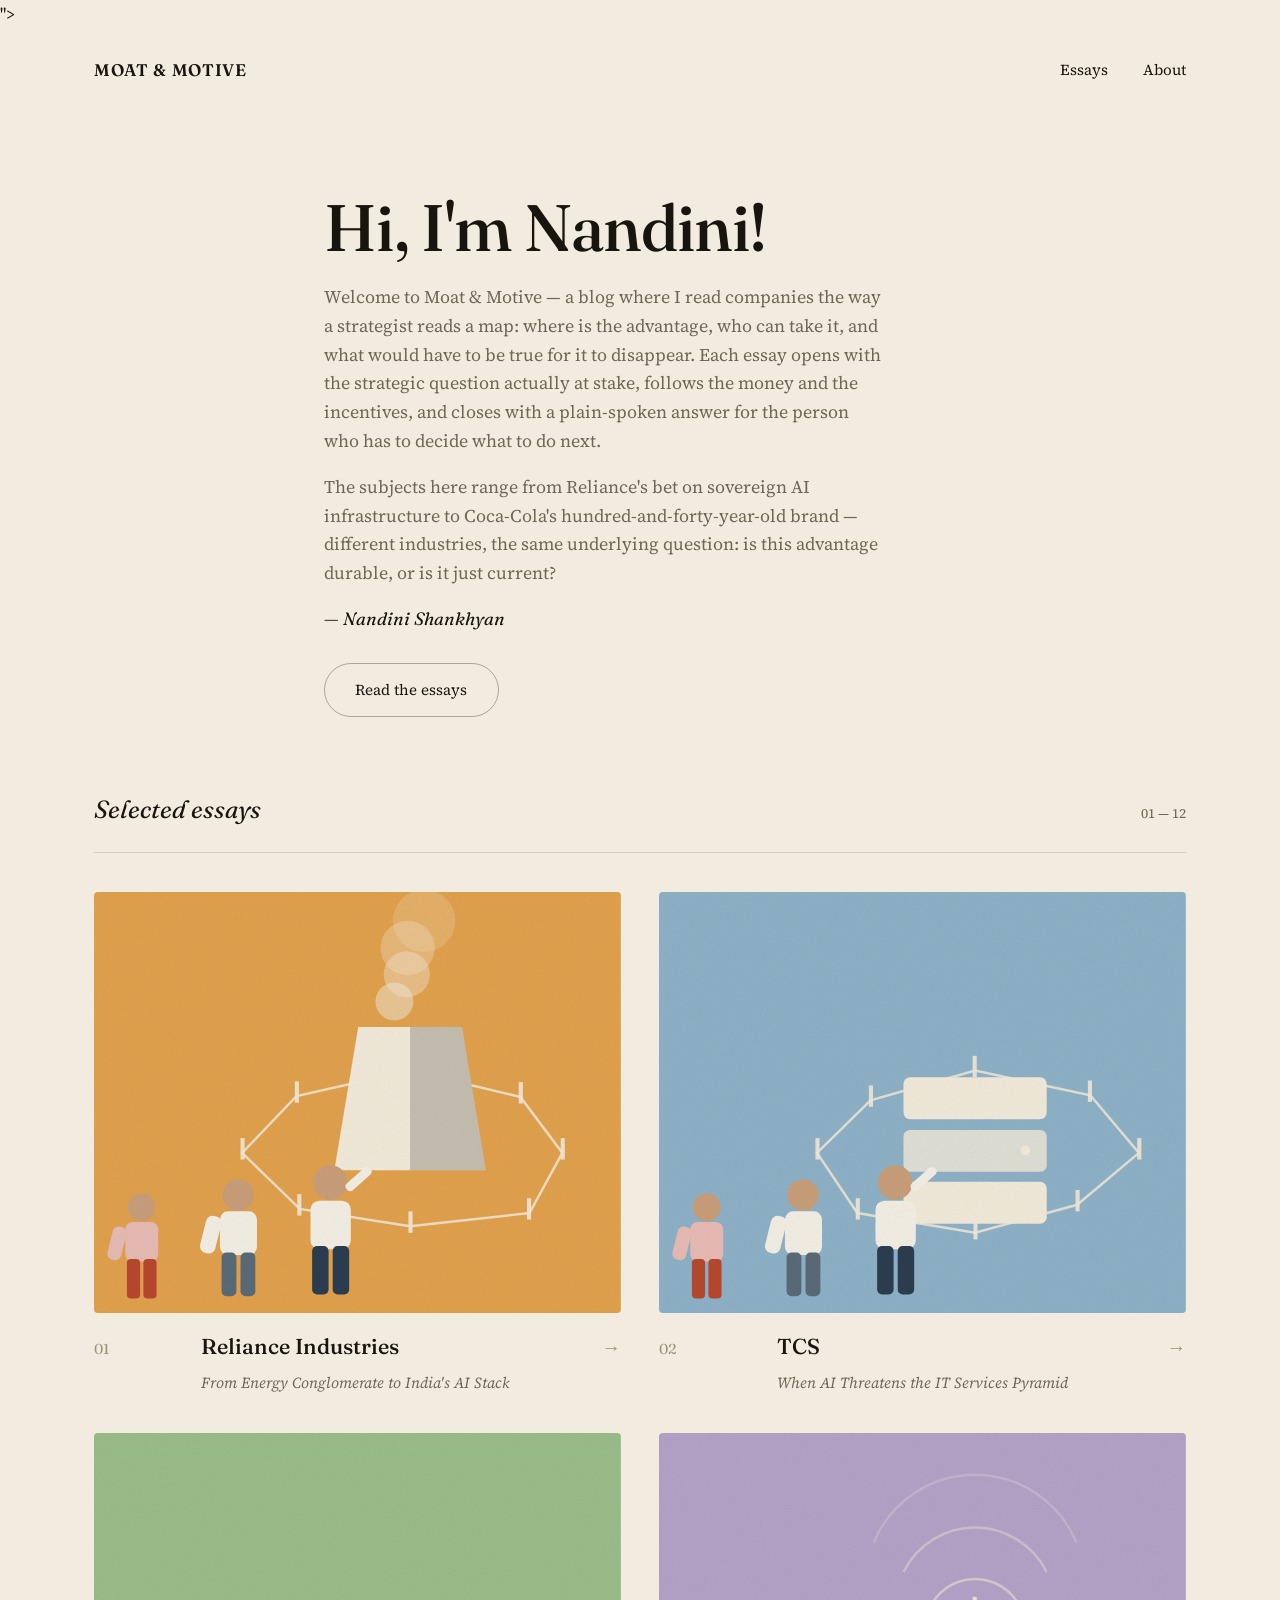
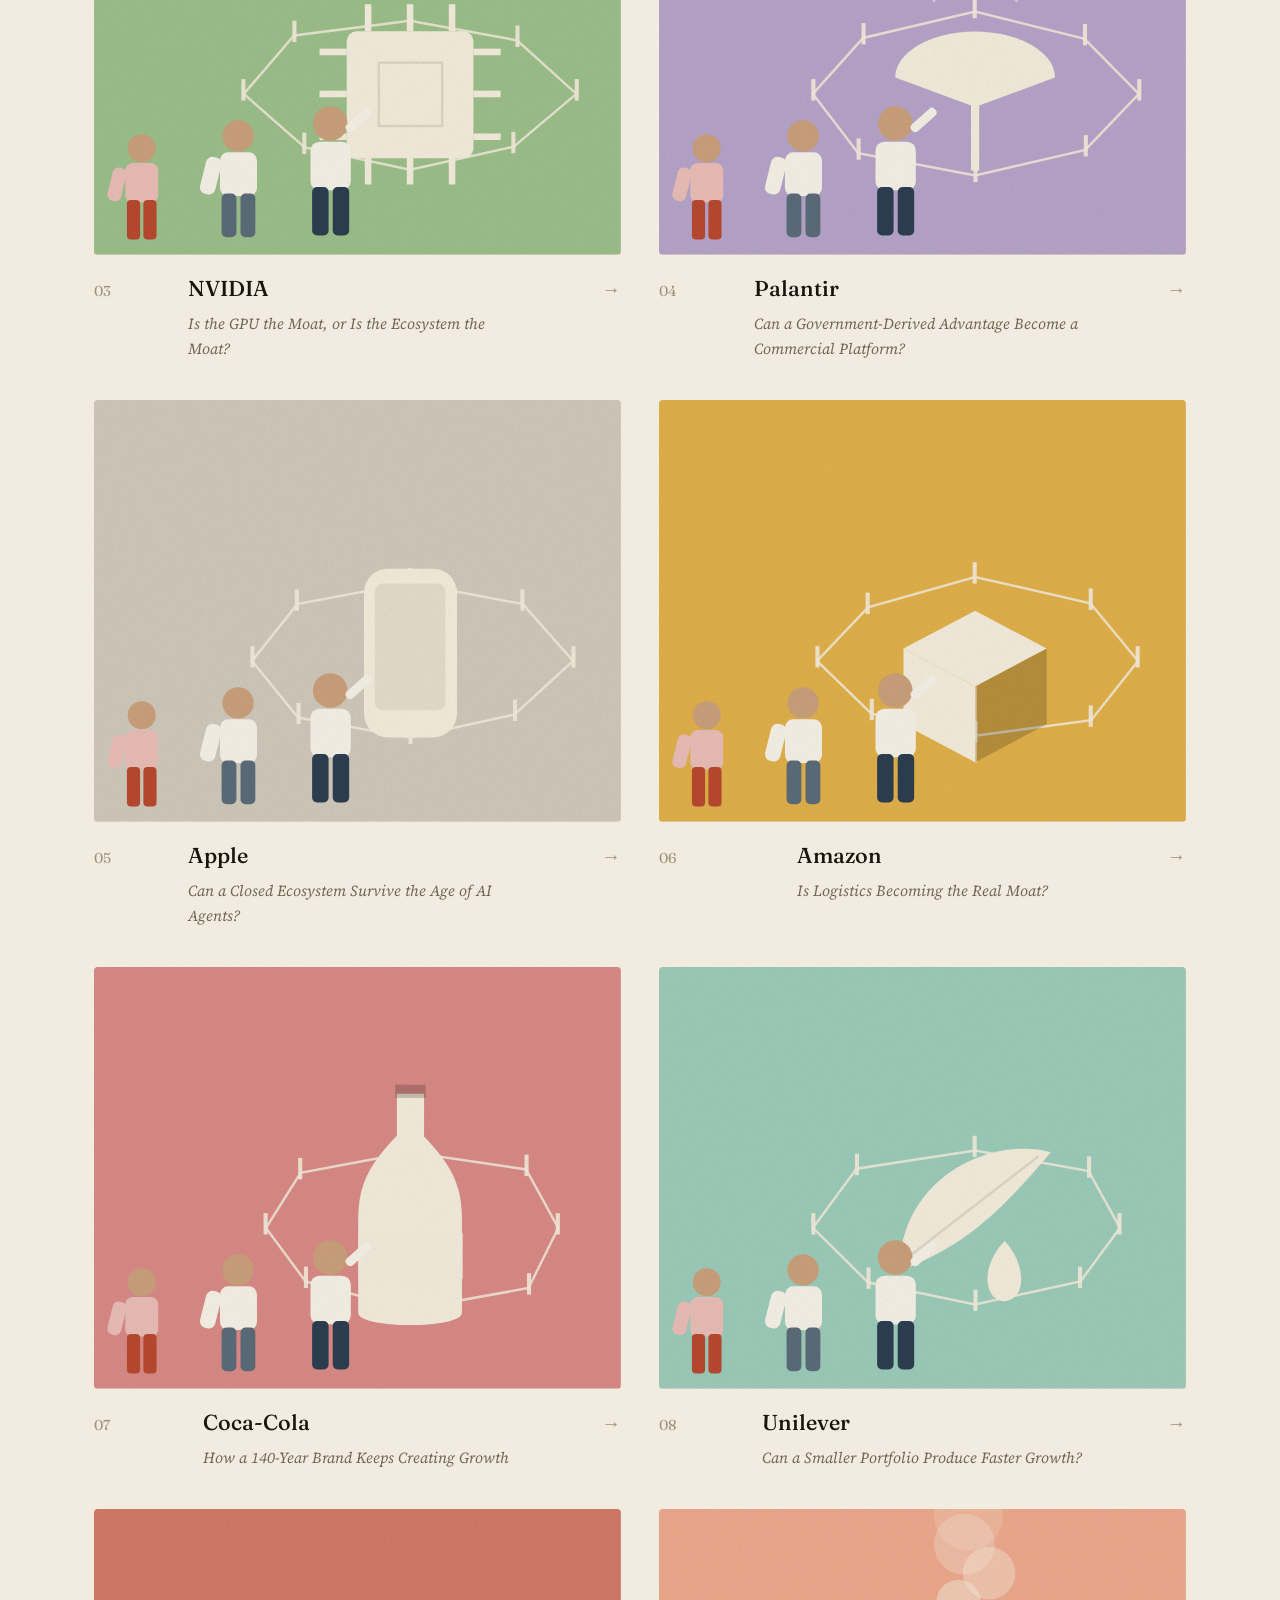
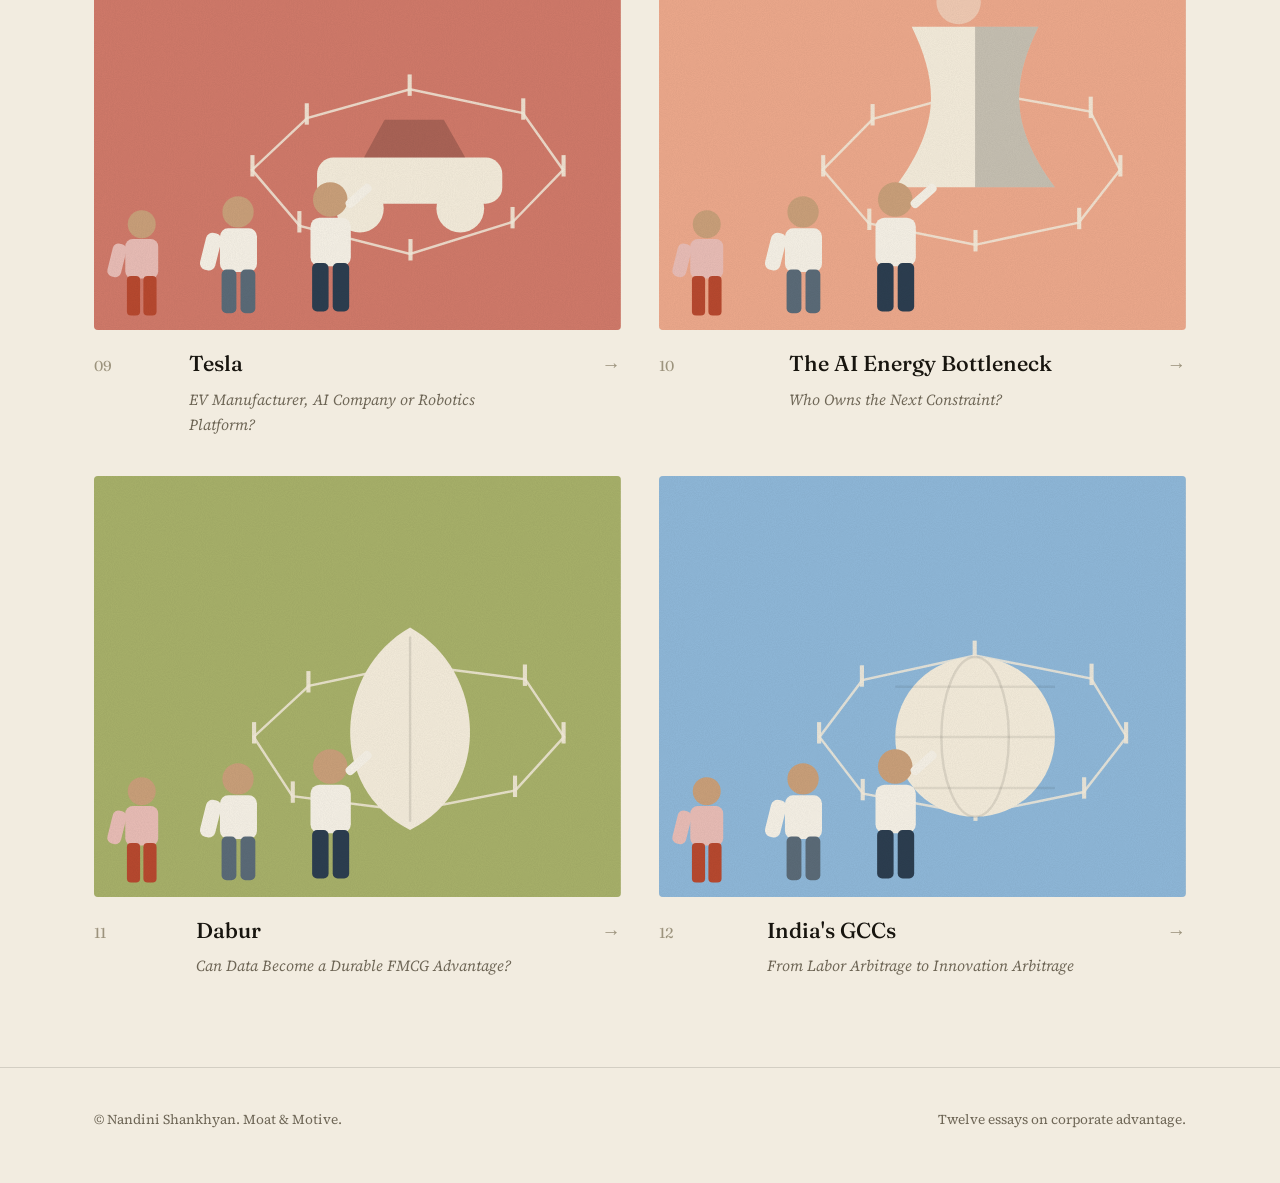
==== commit 7e2bd9f2: "Initial uploads" ====
--- a/index.html
+++ b/index.html
@@ -4,7 +4,7 @@
 <meta charset="UTF-8">
 <meta name="viewport" content="width=device-width, initial-scale=1.0">
 <title>Moat & Motive — Nandini Shankhyan</title>
-<meta name="description" content="Welcome to Moat & Motive — a blog where I write about ingenious strategies employed by companies across the world. Twelve essays on the moats — and motives — behind today's biggest companies, by Nandini Shankhyan.">
+<meta name="description" content="Welcome to Moat & Motive — a blog where I write about ingenious strategies employed by companies across the world.">
 <link rel="icon" href="data:image/svg+xml,<svg xmlns="http://www.w3.org/2000/svg" viewBox="0 0 32 32"><rect width="32" height="32" fill="%23f2ece0"/><circle cx="16" cy="16" r="11" fill="none" stroke="%2318150f" stroke-width="1.6"/><circle cx="16" cy="16" r="5.5" fill="none" stroke="%2318150f" stroke-width="1.6"/></svg>">
 <link rel="preconnect" href="https://fonts.googleapis.com">
 <link rel="stylesheet" href="assets/styles.css">
@@ -20,18 +20,15 @@
   </div>
 </header>
 
-<section class="hero">
+<section class="hero" id="about">
   <div class="wrap">
-    <div>
-      <h1>Hi, I'm Nandini!</h1>
-      <p class="lede">Welcome to Moat & Motive — a blog where I write about ingenious strategies employed by companies across the world.</p>
-      <a class="pill-btn" href="#essays">Read the essays</a>
+    <h1>Hi, I'm Nandini!</h1>
+    <div class="lede-about">
+      <p>Welcome to Moat &amp; Motive — a blog where I read companies the way a strategist reads a map: where is the advantage, who can take it, and what would have to be true for it to disappear. Each essay opens with the strategic question actually at stake, follows the money and the incentives, and closes with a plain-spoken answer for the person who has to decide what to do next.</p>
+      <p>The subjects here range from Reliance's bet on sovereign AI infrastructure to Coca-Cola's hundred-and-forty-year-old brand — different industries, the same underlying question: is this advantage durable, or is it just current?</p>
+      <p class="signoff">— Nandini Shankhyan</p>
     </div>
-    <ul class="stat-list">
-      <li><span class="num">12</span><span class="label">Strategic essays</span></li>
-      <li><span class="num">28+</span><span class="label">Sources cited</span></li>
-      <li><span class="num">2026</span><span class="label">Edition</span></li>
-    </ul>
+    <a class="pill-btn" href="#essays">Read the essays</a>
   </div>
 </section>
 
@@ -43,15 +40,10 @@
   <ul class="case-grid">
     <li class="case-card">
       <a href="articles/reliance-industries.html">
-        <div class="case-art"><svg viewBox="0 0 640 512" xmlns="http://www.w3.org/2000/svg" role="img" aria-label="Cover art for Reliance Industries"><defs><radialGradient id="rgreliance-industries" cx="55%" cy="36%" r="75%">
-      <stop offset="0%" stop-color="#ffe9b3"/>
-      <stop offset="35%" stop-color="#f2b705"/>
-      <stop offset="75%" stop-color="#c96a1f"/>
-      <stop offset="100%" stop-color="#1a1006"/>
-    </radialGradient><filter id="grainreliance-industries" x="-20%" y="-20%" width="140%" height="140%">
-  <feTurbulence type="fractalNoise" baseFrequency="0.9" numOctaves="2" seed="10" result="noise"/>
-  <feColorMatrix in="noise" type="matrix" values="0 0 0 0 1  0 0 0 0 1  0 0 0 0 1  0 0 0 0.05 0"/>
-</filter></defs><rect width="640" height="512" fill="#1a1006"/><polygon points="305,306 459,536 122,467 223,185" fill="#1a1006" opacity="0.64"/><polygon points="305,306 437,5 468,413 257,413" fill="#c96a1f" opacity="0.82"/><polygon points="305,306 602,545 246,542 191,215" fill="#f2b705" opacity="0.56"/><polygon points="305,306 649,248 420,509 166,329" fill="#ffe9b3" opacity="0.64"/><circle cx="305" cy="306" r="256" fill="url(#rgreliance-industries)" opacity="0.5"/><circle cx="305" cy="306" r="82" fill="none" stroke="#ffe9b3" stroke-width="1" opacity="0.50"/><circle cx="305" cy="306" r="128" fill="none" stroke="#ffe9b3" stroke-width="1" opacity="0.38"/><circle cx="305" cy="306" r="174" fill="none" stroke="#ffe9b3" stroke-width="1" opacity="0.26"/><rect width="640" height="512" filter="url(#grainreliance-industries)"/></svg></div>
+        <div class="case-art"><svg viewBox="0 0 640 512" xmlns="http://www.w3.org/2000/svg" role="img" aria-label="Illustration for Reliance Industries"><defs><filter id="grainreliance-industries" x="-20%" y="-20%" width="140%" height="140%">
+  <feTurbulence type="fractalNoise" baseFrequency="0.85" numOctaves="2" seed="10" result="noise"/>
+  <feColorMatrix in="noise" type="matrix" values="0 0 0 0 0  0 0 0 0 0  0 0 0 0 0  0 0 0 0.06 0"/>
+</filter></defs><rect width="640" height="512" fill="#e3a34e"/><path d="M569 317 L529 390 L384 406 L250 385 L180 317 L246 248 L384 217 L518 249 Z" fill="none" stroke="#f4ecdb" stroke-width="3" opacity="0.85"/><rect x="567" y="299" width="5" height="26" fill="#f4ecdb" opacity="0.9"/><rect x="526" y="372" width="5" height="26" fill="#f4ecdb" opacity="0.9"/><rect x="382" y="388" width="5" height="26" fill="#f4ecdb" opacity="0.9"/><rect x="247" y="367" width="5" height="26" fill="#f4ecdb" opacity="0.9"/><rect x="178" y="299" width="5" height="26" fill="#f4ecdb" opacity="0.9"/><rect x="244" y="230" width="5" height="26" fill="#f4ecdb" opacity="0.9"/><rect x="381" y="199" width="5" height="26" fill="#f4ecdb" opacity="0.9"/><rect x="516" y="231" width="5" height="26" fill="#f4ecdb" opacity="0.9"/><path d="M321 164 L447 164 L476 338 L292 338 Z" fill="#f4ecdb"/><path d="M384 164 L447 164 L476 338 L384 338 Z" fill="#00000030"/><circle cx="365" cy="133" r="23" fill="#f4ecdb" opacity="0.50"/><circle cx="380" cy="100" r="28" fill="#f4ecdb" opacity="0.40"/><circle cx="381" cy="68" r="33" fill="#f4ecdb" opacity="0.30"/><circle cx="401" cy="35" r="38" fill="#f4ecdb" opacity="0.20"/><circle cx="58" cy="383" r="17" fill="#caa07a"/><rect x="38" y="401" width="40" height="48" rx="9" fill="#e9bdb6"/><rect x="40" y="446" width="16" height="48" rx="5" fill="#b8492f"/><rect x="60" y="446" width="16" height="48" rx="5" fill="#b8492f"/><rect x="22" y="406" width="17" height="41" rx="7" fill="#e9bdb6" transform="rotate(14 28 416)"/><circle cx="175" cy="368" r="19" fill="#caa07a"/><rect x="153" y="388" width="45" height="53" rx="10" fill="#f6f1e6"/><rect x="155" y="438" width="18" height="53" rx="6" fill="#5b6b78"/><rect x="178" y="438" width="18" height="53" rx="6" fill="#5b6b78"/><rect x="135" y="393" width="19" height="46" rx="8" fill="#f6f1e6" transform="rotate(14 142 405)"/><circle cx="287" cy="353" r="21" fill="#caa07a"/><rect x="263" y="375" width="49" height="59" rx="11" fill="#f6f1e6"/><rect x="265" y="430" width="20" height="59" rx="6" fill="#2c3e50"/><rect x="290" y="430" width="20" height="59" rx="6" fill="#2c3e50"/><rect x="307" y="356" width="38" height="11" rx="5" fill="#f6f1e6" transform="rotate(-42 307 361)"/><rect width="640" height="512" filter="url(#grainreliance-industries)"/></svg></div>
         <div class="case-caption">
           <span class="index-num">01</span>
           <span class="text">
@@ -64,15 +56,10 @@
     </li>
     <li class="case-card">
       <a href="articles/tcs.html">
-        <div class="case-art"><svg viewBox="0 0 640 512" xmlns="http://www.w3.org/2000/svg" role="img" aria-label="Cover art for TCS"><defs><radialGradient id="rgtcs" cx="51%" cy="42%" r="75%">
-      <stop offset="0%" stop-color="#dff5f2"/>
-      <stop offset="35%" stop-color="#4fd1c5"/>
-      <stop offset="75%" stop-color="#1f6f8b"/>
-      <stop offset="100%" stop-color="#0a1620"/>
-    </radialGradient><filter id="graintcs" x="-20%" y="-20%" width="140%" height="140%">
-  <feTurbulence type="fractalNoise" baseFrequency="0.9" numOctaves="2" seed="17" result="noise"/>
-  <feColorMatrix in="noise" type="matrix" values="0 0 0 0 1  0 0 0 0 1  0 0 0 0 1  0 0 0 0.05 0"/>
-</filter></defs><rect width="640" height="512" fill="#0a1620"/><circle cx="296" cy="276" r="221" fill="url(#rgtcs)"/><path d="M279 177 Q 112 453 595 253" fill="none" stroke="#dff5f2" stroke-width="1" opacity="0.19"/><path d="M28 357 Q 373 241 393 292" fill="none" stroke="#dff5f2" stroke-width="1" opacity="0.34"/><path d="M131 212 Q 164 415 482 313" fill="none" stroke="#dff5f2" stroke-width="1" opacity="0.21"/><path d="M266 347 Q 194 159 397 173" fill="none" stroke="#dff5f2" stroke-width="1" opacity="0.32"/><path d="M248 409 Q 371 218 605 181" fill="none" stroke="#dff5f2" stroke-width="1" opacity="0.22"/><path d="M46 263 Q 81 198 411 392" fill="none" stroke="#dff5f2" stroke-width="1" opacity="0.17"/><rect width="640" height="512" filter="url(#graintcs)"/></svg></div>
+        <div class="case-art"><svg viewBox="0 0 640 512" xmlns="http://www.w3.org/2000/svg" role="img" aria-label="Illustration for TCS"><defs><filter id="graintcs" x="-20%" y="-20%" width="140%" height="140%">
+  <feTurbulence type="fractalNoise" baseFrequency="0.85" numOctaves="2" seed="17" result="noise"/>
+  <feColorMatrix in="noise" type="matrix" values="0 0 0 0 0  0 0 0 0 0  0 0 0 0 0  0 0 0 0.06 0"/>
+</filter></defs><rect width="640" height="512" fill="#8fb3c9"/><path d="M583 317 L508 380 L384 414 L241 390 L192 317 L257 253 L384 217 L524 247 Z" fill="none" stroke="#f4ecdb" stroke-width="3" opacity="0.85"/><rect x="581" y="299" width="5" height="26" fill="#f4ecdb" opacity="0.9"/><rect x="506" y="362" width="5" height="26" fill="#f4ecdb" opacity="0.9"/><rect x="382" y="396" width="5" height="26" fill="#f4ecdb" opacity="0.9"/><rect x="239" y="372" width="5" height="26" fill="#f4ecdb" opacity="0.9"/><rect x="190" y="299" width="5" height="26" fill="#f4ecdb" opacity="0.9"/><rect x="255" y="235" width="5" height="26" fill="#f4ecdb" opacity="0.9"/><rect x="381" y="199" width="5" height="26" fill="#f4ecdb" opacity="0.9"/><rect x="521" y="229" width="5" height="26" fill="#f4ecdb" opacity="0.9"/><rect x="297" y="225" width="174" height="51" rx="8" fill="#f4ecdb" opacity="1.0"/><circle cx="445" cy="251" r="6" fill="#f4ecdb"/><rect x="297" y="289" width="174" height="51" rx="8" fill="#f4ecdb" opacity="0.82"/><circle cx="445" cy="314" r="6" fill="#f4ecdb"/><rect x="297" y="352" width="174" height="51" rx="8" fill="#f4ecdb" opacity="1.0"/><circle cx="445" cy="378" r="6" fill="#f4ecdb"/><circle cx="58" cy="383" r="17" fill="#caa07a"/><rect x="38" y="401" width="40" height="48" rx="9" fill="#e9bdb6"/><rect x="40" y="446" width="16" height="48" rx="5" fill="#b8492f"/><rect x="60" y="446" width="16" height="48" rx="5" fill="#b8492f"/><rect x="22" y="406" width="17" height="41" rx="7" fill="#e9bdb6" transform="rotate(14 28 416)"/><circle cx="175" cy="368" r="19" fill="#caa07a"/><rect x="153" y="388" width="45" height="53" rx="10" fill="#f6f1e6"/><rect x="155" y="438" width="18" height="53" rx="6" fill="#5b6b78"/><rect x="178" y="438" width="18" height="53" rx="6" fill="#5b6b78"/><rect x="135" y="393" width="19" height="46" rx="8" fill="#f6f1e6" transform="rotate(14 142 405)"/><circle cx="287" cy="353" r="21" fill="#caa07a"/><rect x="263" y="375" width="49" height="59" rx="11" fill="#f6f1e6"/><rect x="265" y="430" width="20" height="59" rx="6" fill="#2c3e50"/><rect x="290" y="430" width="20" height="59" rx="6" fill="#2c3e50"/><rect x="307" y="356" width="38" height="11" rx="5" fill="#f6f1e6" transform="rotate(-42 307 361)"/><rect width="640" height="512" filter="url(#graintcs)"/></svg></div>
         <div class="case-caption">
           <span class="index-num">02</span>
           <span class="text">
@@ -85,15 +72,10 @@
     </li>
     <li class="case-card">
       <a href="articles/nvidia.html">
-        <div class="case-art"><svg viewBox="0 0 640 512" xmlns="http://www.w3.org/2000/svg" role="img" aria-label="Cover art for NVIDIA"><defs><radialGradient id="rgnvidia" cx="49%" cy="42%" r="75%">
-      <stop offset="0%" stop-color="#e7fff0"/>
-      <stop offset="35%" stop-color="#7CFC98"/>
-      <stop offset="75%" stop-color="#1f6b45"/>
-      <stop offset="100%" stop-color="#07130c"/>
-    </radialGradient><filter id="grainnvidia" x="-20%" y="-20%" width="140%" height="140%">
-  <feTurbulence type="fractalNoise" baseFrequency="0.9" numOctaves="2" seed="24" result="noise"/>
-  <feColorMatrix in="noise" type="matrix" values="0 0 0 0 1  0 0 0 0 1  0 0 0 0 1  0 0 0 0.05 0"/>
-</filter></defs><rect width="640" height="512" fill="#07130c"/><polygon points="397,184 504,-83 559,289 355,292" fill="#07130c" opacity="0.86"/><polygon points="397,184 775,239 321,358 285,168" fill="#1f6b45" opacity="0.87"/><polygon points="397,184 -35,69 531,-49 553,226" fill="#7CFC98" opacity="0.68"/><polygon points="397,184 432,497 165,210 382,45" fill="#e7fff0" opacity="0.55"/><circle cx="397" cy="184" r="256" fill="url(#rgnvidia)" opacity="0.5"/><circle cx="397" cy="184" r="82" fill="none" stroke="#e7fff0" stroke-width="1" opacity="0.50"/><circle cx="397" cy="184" r="128" fill="none" stroke="#e7fff0" stroke-width="1" opacity="0.38"/><circle cx="397" cy="184" r="174" fill="none" stroke="#e7fff0" stroke-width="1" opacity="0.26"/><rect width="640" height="512" filter="url(#grainnvidia)"/></svg></div>
+        <div class="case-art"><svg viewBox="0 0 640 512" xmlns="http://www.w3.org/2000/svg" role="img" aria-label="Illustration for NVIDIA"><defs><filter id="grainnvidia" x="-20%" y="-20%" width="140%" height="140%">
+  <feTurbulence type="fractalNoise" baseFrequency="0.85" numOctaves="2" seed="24" result="noise"/>
+  <feColorMatrix in="noise" type="matrix" values="0 0 0 0 0  0 0 0 0 0  0 0 0 0 0  0 0 0 0.06 0"/>
+</filter></defs><rect width="640" height="512" fill="#9bbf8a"/><path d="M586 317 L510 381 L384 409 L256 382 L182 317 L243 246 L384 228 L514 252 Z" fill="none" stroke="#f4ecdb" stroke-width="3" opacity="0.85"/><rect x="584" y="299" width="5" height="26" fill="#f4ecdb" opacity="0.9"/><rect x="507" y="363" width="5" height="26" fill="#f4ecdb" opacity="0.9"/><rect x="382" y="391" width="5" height="26" fill="#f4ecdb" opacity="0.9"/><rect x="253" y="364" width="5" height="26" fill="#f4ecdb" opacity="0.9"/><rect x="179" y="299" width="5" height="26" fill="#f4ecdb" opacity="0.9"/><rect x="241" y="228" width="5" height="26" fill="#f4ecdb" opacity="0.9"/><rect x="381" y="210" width="5" height="26" fill="#f4ecdb" opacity="0.9"/><rect x="512" y="234" width="5" height="26" fill="#f4ecdb" opacity="0.9"/><rect x="329" y="208" width="8" height="33" fill="#f4ecdb"/><rect x="329" y="394" width="8" height="33" fill="#f4ecdb"/><rect x="274" y="262" width="33" height="8" fill="#f4ecdb"/><rect x="461" y="262" width="33" height="8" fill="#f4ecdb"/><rect x="380" y="208" width="8" height="33" fill="#f4ecdb"/><rect x="380" y="394" width="8" height="33" fill="#f4ecdb"/><rect x="274" y="313" width="33" height="8" fill="#f4ecdb"/><rect x="461" y="313" width="33" height="8" fill="#f4ecdb"/><rect x="431" y="208" width="8" height="33" fill="#f4ecdb"/><rect x="431" y="394" width="8" height="33" fill="#f4ecdb"/><rect x="274" y="365" width="33" height="8" fill="#f4ecdb"/><rect x="461" y="365" width="33" height="8" fill="#f4ecdb"/><rect x="307" y="241" width="154" height="154" rx="12" fill="#f4ecdb"/><rect x="346" y="279" width="77" height="77" fill="none" stroke="#00000030" stroke-width="3" opacity="0.5"/><circle cx="58" cy="383" r="17" fill="#caa07a"/><rect x="38" y="401" width="40" height="48" rx="9" fill="#e9bdb6"/><rect x="40" y="446" width="16" height="48" rx="5" fill="#b8492f"/><rect x="60" y="446" width="16" height="48" rx="5" fill="#b8492f"/><rect x="22" y="406" width="17" height="41" rx="7" fill="#e9bdb6" transform="rotate(14 28 416)"/><circle cx="175" cy="368" r="19" fill="#caa07a"/><rect x="153" y="388" width="45" height="53" rx="10" fill="#f6f1e6"/><rect x="155" y="438" width="18" height="53" rx="6" fill="#5b6b78"/><rect x="178" y="438" width="18" height="53" rx="6" fill="#5b6b78"/><rect x="135" y="393" width="19" height="46" rx="8" fill="#f6f1e6" transform="rotate(14 142 405)"/><circle cx="287" cy="353" r="21" fill="#caa07a"/><rect x="263" y="375" width="49" height="59" rx="11" fill="#f6f1e6"/><rect x="265" y="430" width="20" height="59" rx="6" fill="#2c3e50"/><rect x="290" y="430" width="20" height="59" rx="6" fill="#2c3e50"/><rect x="307" y="356" width="38" height="11" rx="5" fill="#f6f1e6" transform="rotate(-42 307 361)"/><rect width="640" height="512" filter="url(#grainnvidia)"/></svg></div>
         <div class="case-caption">
           <span class="index-num">03</span>
           <span class="text">
@@ -106,15 +88,10 @@
     </li>
     <li class="case-card">
       <a href="articles/palantir.html">
-        <div class="case-art"><svg viewBox="0 0 640 512" xmlns="http://www.w3.org/2000/svg" role="img" aria-label="Cover art for Palantir"><defs><radialGradient id="rgpalantir" cx="45%" cy="54%" r="75%">
-      <stop offset="0%" stop-color="#eae6fb"/>
-      <stop offset="35%" stop-color="#8a7fd6"/>
-      <stop offset="75%" stop-color="#463a86"/>
-      <stop offset="100%" stop-color="#0c0b16"/>
-    </radialGradient><filter id="grainpalantir" x="-20%" y="-20%" width="140%" height="140%">
-  <feTurbulence type="fractalNoise" baseFrequency="0.9" numOctaves="2" seed="31" result="noise"/>
-  <feColorMatrix in="noise" type="matrix" values="0 0 0 0 1  0 0 0 0 1  0 0 0 0 1  0 0 0 0.05 0"/>
-</filter></defs><rect width="640" height="512" fill="#0c0b16"/><circle cx="354" cy="227" r="225" fill="url(#rgpalantir)"/><path d="M47 357 Q 340 120 428 111" fill="none" stroke="#eae6fb" stroke-width="1" opacity="0.21"/><path d="M226 243 Q 386 74 401 80" fill="none" stroke="#eae6fb" stroke-width="1" opacity="0.32"/><path d="M27 91 Q 460 128 651 281" fill="none" stroke="#eae6fb" stroke-width="1" opacity="0.22"/><path d="M85 171 Q 325 223 662 349" fill="none" stroke="#eae6fb" stroke-width="1" opacity="0.25"/><path d="M154 239 Q 232 251 636 279" fill="none" stroke="#eae6fb" stroke-width="1" opacity="0.25"/><path d="M123 166 Q 504 241 425 229" fill="none" stroke="#eae6fb" stroke-width="1" opacity="0.18"/><rect width="640" height="512" filter="url(#grainpalantir)"/></svg></div>
+        <div class="case-art"><svg viewBox="0 0 640 512" xmlns="http://www.w3.org/2000/svg" role="img" aria-label="Illustration for Palantir"><defs><filter id="grainpalantir" x="-20%" y="-20%" width="140%" height="140%">
+  <feTurbulence type="fractalNoise" baseFrequency="0.85" numOctaves="2" seed="31" result="noise"/>
+  <feColorMatrix in="noise" type="matrix" values="0 0 0 0 0  0 0 0 0 0  0 0 0 0 0  0 0 0 0.06 0"/>
+</filter></defs><rect width="640" height="512" fill="#b6a4c9"/><path d="M583 317 L518 385 L384 416 L242 389 L187 317 L248 249 L384 217 L517 250 Z" fill="none" stroke="#f4ecdb" stroke-width="3" opacity="0.85"/><rect x="581" y="299" width="5" height="26" fill="#f4ecdb" opacity="0.9"/><rect x="516" y="367" width="5" height="26" fill="#f4ecdb" opacity="0.9"/><rect x="382" y="398" width="5" height="26" fill="#f4ecdb" opacity="0.9"/><rect x="240" y="371" width="5" height="26" fill="#f4ecdb" opacity="0.9"/><rect x="185" y="299" width="5" height="26" fill="#f4ecdb" opacity="0.9"/><rect x="246" y="231" width="5" height="26" fill="#f4ecdb" opacity="0.9"/><rect x="381" y="199" width="5" height="26" fill="#f4ecdb" opacity="0.9"/><rect x="515" y="232" width="5" height="26" fill="#f4ecdb" opacity="0.9"/><rect x="379" y="297" width="10" height="113" fill="#f4ecdb"/><path d="M287 297 A97 56 0 0 1 481 297 L384 333 Z" fill="#f4ecdb"/><path d="M333 205 A61 61 0 0 1 435 205" fill="none" stroke="#f4ecdb" stroke-width="3" opacity="0.55"/><path d="M297 169 A97 97 0 0 1 471 169" fill="none" stroke="#f4ecdb" stroke-width="3" opacity="0.40"/><path d="M261 133 A133 133 0 0 1 507 133" fill="none" stroke="#f4ecdb" stroke-width="3" opacity="0.25"/><circle cx="58" cy="383" r="17" fill="#caa07a"/><rect x="38" y="401" width="40" height="48" rx="9" fill="#e9bdb6"/><rect x="40" y="446" width="16" height="48" rx="5" fill="#b8492f"/><rect x="60" y="446" width="16" height="48" rx="5" fill="#b8492f"/><rect x="22" y="406" width="17" height="41" rx="7" fill="#e9bdb6" transform="rotate(14 28 416)"/><circle cx="175" cy="368" r="19" fill="#caa07a"/><rect x="153" y="388" width="45" height="53" rx="10" fill="#f6f1e6"/><rect x="155" y="438" width="18" height="53" rx="6" fill="#5b6b78"/><rect x="178" y="438" width="18" height="53" rx="6" fill="#5b6b78"/><rect x="135" y="393" width="19" height="46" rx="8" fill="#f6f1e6" transform="rotate(14 142 405)"/><circle cx="287" cy="353" r="21" fill="#caa07a"/><rect x="263" y="375" width="49" height="59" rx="11" fill="#f6f1e6"/><rect x="265" y="430" width="20" height="59" rx="6" fill="#2c3e50"/><rect x="290" y="430" width="20" height="59" rx="6" fill="#2c3e50"/><rect x="307" y="356" width="38" height="11" rx="5" fill="#f6f1e6" transform="rotate(-42 307 361)"/><rect width="640" height="512" filter="url(#grainpalantir)"/></svg></div>
         <div class="case-caption">
           <span class="index-num">04</span>
           <span class="text">
@@ -127,15 +104,10 @@
     </li>
     <li class="case-card">
       <a href="articles/apple.html">
-        <div class="case-art"><svg viewBox="0 0 640 512" xmlns="http://www.w3.org/2000/svg" role="img" aria-label="Cover art for Apple"><defs><radialGradient id="rgapple" cx="56%" cy="46%" r="75%">
-      <stop offset="0%" stop-color="#ffffff"/>
-      <stop offset="35%" stop-color="#b9b9b9"/>
-      <stop offset="75%" stop-color="#4a4a4a"/>
-      <stop offset="100%" stop-color="#111111"/>
-    </radialGradient><filter id="grainapple" x="-20%" y="-20%" width="140%" height="140%">
-  <feTurbulence type="fractalNoise" baseFrequency="0.9" numOctaves="2" seed="38" result="noise"/>
-  <feColorMatrix in="noise" type="matrix" values="0 0 0 0 1  0 0 0 0 1  0 0 0 0 1  0 0 0 0.05 0"/>
-</filter></defs><rect width="640" height="512" fill="#111111"/><polygon points="398,220 554,600 228,306 354,114" fill="#111111" opacity="0.74"/><polygon points="398,220 709,407 366,382 313,169" fill="#4a4a4a" opacity="0.65"/><polygon points="398,220 65,538 161,99 514,110" fill="#b9b9b9" opacity="0.71"/><polygon points="398,220 745,378 369,408 294,173" fill="#ffffff" opacity="0.88"/><circle cx="398" cy="220" r="256" fill="url(#rgapple)" opacity="0.5"/><circle cx="398" cy="220" r="82" fill="none" stroke="#ffffff" stroke-width="1" opacity="0.50"/><circle cx="398" cy="220" r="128" fill="none" stroke="#ffffff" stroke-width="1" opacity="0.38"/><circle cx="398" cy="220" r="174" fill="none" stroke="#ffffff" stroke-width="1" opacity="0.26"/><rect width="640" height="512" filter="url(#grainapple)"/></svg></div>
+        <div class="case-art"><svg viewBox="0 0 640 512" xmlns="http://www.w3.org/2000/svg" role="img" aria-label="Illustration for Apple"><defs><filter id="grainapple" x="-20%" y="-20%" width="140%" height="140%">
+  <feTurbulence type="fractalNoise" baseFrequency="0.85" numOctaves="2" seed="38" result="noise"/>
+  <feColorMatrix in="noise" type="matrix" values="0 0 0 0 0  0 0 0 0 0  0 0 0 0 0  0 0 0 0.06 0"/>
+</filter></defs><rect width="640" height="512" fill="#cfc8bb"/><path d="M582 317 L511 382 L384 410 L248 386 L192 317 L247 248 L384 222 L521 248 Z" fill="none" stroke="#f4ecdb" stroke-width="3" opacity="0.85"/><rect x="580" y="299" width="5" height="26" fill="#f4ecdb" opacity="0.9"/><rect x="509" y="364" width="5" height="26" fill="#f4ecdb" opacity="0.9"/><rect x="382" y="392" width="5" height="26" fill="#f4ecdb" opacity="0.9"/><rect x="246" y="368" width="5" height="26" fill="#f4ecdb" opacity="0.9"/><rect x="190" y="299" width="5" height="26" fill="#f4ecdb" opacity="0.9"/><rect x="244" y="230" width="5" height="26" fill="#f4ecdb" opacity="0.9"/><rect x="381" y="204" width="5" height="26" fill="#f4ecdb" opacity="0.9"/><rect x="518" y="230" width="5" height="26" fill="#f4ecdb" opacity="0.9"/><rect x="328" y="205" width="113" height="205" rx="29" fill="#f4ecdb"/><rect x="341" y="223" width="86" height="154" rx="10" fill="#00000030" opacity="0.35"/><circle cx="384" cy="391" r="10" fill="#f4ecdb"/><circle cx="58" cy="383" r="17" fill="#caa07a"/><rect x="38" y="401" width="40" height="48" rx="9" fill="#e9bdb6"/><rect x="40" y="446" width="16" height="48" rx="5" fill="#b8492f"/><rect x="60" y="446" width="16" height="48" rx="5" fill="#b8492f"/><rect x="22" y="406" width="17" height="41" rx="7" fill="#e9bdb6" transform="rotate(14 28 416)"/><circle cx="175" cy="368" r="19" fill="#caa07a"/><rect x="153" y="388" width="45" height="53" rx="10" fill="#f6f1e6"/><rect x="155" y="438" width="18" height="53" rx="6" fill="#5b6b78"/><rect x="178" y="438" width="18" height="53" rx="6" fill="#5b6b78"/><rect x="135" y="393" width="19" height="46" rx="8" fill="#f6f1e6" transform="rotate(14 142 405)"/><circle cx="287" cy="353" r="21" fill="#caa07a"/><rect x="263" y="375" width="49" height="59" rx="11" fill="#f6f1e6"/><rect x="265" y="430" width="20" height="59" rx="6" fill="#2c3e50"/><rect x="290" y="430" width="20" height="59" rx="6" fill="#2c3e50"/><rect x="307" y="356" width="38" height="11" rx="5" fill="#f6f1e6" transform="rotate(-42 307 361)"/><rect width="640" height="512" filter="url(#grainapple)"/></svg></div>
         <div class="case-caption">
           <span class="index-num">05</span>
           <span class="text">
@@ -148,15 +120,10 @@
     </li>
     <li class="case-card">
       <a href="articles/amazon.html">
-        <div class="case-art"><svg viewBox="0 0 640 512" xmlns="http://www.w3.org/2000/svg" role="img" aria-label="Cover art for Amazon"><defs><radialGradient id="rgamazon" cx="55%" cy="46%" r="75%">
-      <stop offset="0%" stop-color="#ffedcf"/>
-      <stop offset="35%" stop-color="#f2b705"/>
-      <stop offset="75%" stop-color="#a8641f"/>
-      <stop offset="100%" stop-color="#0b1524"/>
-    </radialGradient><filter id="grainamazon" x="-20%" y="-20%" width="140%" height="140%">
-  <feTurbulence type="fractalNoise" baseFrequency="0.9" numOctaves="2" seed="45" result="noise"/>
-  <feColorMatrix in="noise" type="matrix" values="0 0 0 0 1  0 0 0 0 1  0 0 0 0 1  0 0 0 0.05 0"/>
-</filter></defs><rect width="640" height="512" fill="#0b1524"/><circle cx="367" cy="325" r="250" fill="url(#rgamazon)"/><path d="M203 120 Q 347 263 609 287" fill="none" stroke="#ffedcf" stroke-width="1" opacity="0.21"/><path d="M130 405 Q 143 415 488 231" fill="none" stroke="#ffedcf" stroke-width="1" opacity="0.21"/><path d="M43 257 Q 301 168 589 289" fill="none" stroke="#ffedcf" stroke-width="1" opacity="0.23"/><path d="M36 398 Q 438 181 663 245" fill="none" stroke="#ffedcf" stroke-width="1" opacity="0.32"/><path d="M140 96 Q 467 442 584 115" fill="none" stroke="#ffedcf" stroke-width="1" opacity="0.21"/><path d="M159 100 Q 441 367 410 444" fill="none" stroke="#ffedcf" stroke-width="1" opacity="0.20"/><rect width="640" height="512" filter="url(#grainamazon)"/></svg></div>
+        <div class="case-art"><svg viewBox="0 0 640 512" xmlns="http://www.w3.org/2000/svg" role="img" aria-label="Illustration for Amazon"><defs><filter id="grainamazon" x="-20%" y="-20%" width="140%" height="140%">
+  <feTurbulence type="fractalNoise" baseFrequency="0.85" numOctaves="2" seed="45" result="noise"/>
+  <feColorMatrix in="noise" type="matrix" values="0 0 0 0 0  0 0 0 0 0  0 0 0 0 0  0 0 0 0.06 0"/>
+</filter></defs><rect width="640" height="512" fill="#e0b04a"/><path d="M582 317 L525 389 L384 408 L258 381 L192 317 L254 252 L384 215 L524 247 Z" fill="none" stroke="#f4ecdb" stroke-width="3" opacity="0.85"/><rect x="579" y="299" width="5" height="26" fill="#f4ecdb" opacity="0.9"/><rect x="522" y="371" width="5" height="26" fill="#f4ecdb" opacity="0.9"/><rect x="382" y="390" width="5" height="26" fill="#f4ecdb" opacity="0.9"/><rect x="256" y="363" width="5" height="26" fill="#f4ecdb" opacity="0.9"/><rect x="190" y="299" width="5" height="26" fill="#f4ecdb" opacity="0.9"/><rect x="251" y="234" width="5" height="26" fill="#f4ecdb" opacity="0.9"/><rect x="381" y="197" width="5" height="26" fill="#f4ecdb" opacity="0.9"/><rect x="522" y="229" width="5" height="26" fill="#f4ecdb" opacity="0.9"/><polygon points="297,302 384,256 471,302 384,348" fill="#f4ecdb"/><polygon points="297,302 384,348 384,440 297,394" fill="#f4ecdb"/><polygon points="471,302 384,348 384,440 471,394" fill="#00000030"/><line x1="384" y1="348" x2="384" y2="440" stroke="#f4ecdb" stroke-width="4" opacity="0.6"/><circle cx="58" cy="383" r="17" fill="#caa07a"/><rect x="38" y="401" width="40" height="48" rx="9" fill="#e9bdb6"/><rect x="40" y="446" width="16" height="48" rx="5" fill="#b8492f"/><rect x="60" y="446" width="16" height="48" rx="5" fill="#b8492f"/><rect x="22" y="406" width="17" height="41" rx="7" fill="#e9bdb6" transform="rotate(14 28 416)"/><circle cx="175" cy="368" r="19" fill="#caa07a"/><rect x="153" y="388" width="45" height="53" rx="10" fill="#f6f1e6"/><rect x="155" y="438" width="18" height="53" rx="6" fill="#5b6b78"/><rect x="178" y="438" width="18" height="53" rx="6" fill="#5b6b78"/><rect x="135" y="393" width="19" height="46" rx="8" fill="#f6f1e6" transform="rotate(14 142 405)"/><circle cx="287" cy="353" r="21" fill="#caa07a"/><rect x="263" y="375" width="49" height="59" rx="11" fill="#f6f1e6"/><rect x="265" y="430" width="20" height="59" rx="6" fill="#2c3e50"/><rect x="290" y="430" width="20" height="59" rx="6" fill="#2c3e50"/><rect x="307" y="356" width="38" height="11" rx="5" fill="#f6f1e6" transform="rotate(-42 307 361)"/><rect width="640" height="512" filter="url(#grainamazon)"/></svg></div>
         <div class="case-caption">
           <span class="index-num">06</span>
           <span class="text">
@@ -169,15 +136,10 @@
     </li>
     <li class="case-card">
       <a href="articles/coca-cola.html">
-        <div class="case-art"><svg viewBox="0 0 640 512" xmlns="http://www.w3.org/2000/svg" role="img" aria-label="Cover art for Coca-Cola"><defs><radialGradient id="rgcoca-cola" cx="50%" cy="46%" r="75%">
-      <stop offset="0%" stop-color="#ffe3d9"/>
-      <stop offset="35%" stop-color="#e8434f"/>
-      <stop offset="75%" stop-color="#8a1023"/>
-      <stop offset="100%" stop-color="#1a0505"/>
-    </radialGradient><filter id="graincoca-cola" x="-20%" y="-20%" width="140%" height="140%">
-  <feTurbulence type="fractalNoise" baseFrequency="0.9" numOctaves="2" seed="52" result="noise"/>
-  <feColorMatrix in="noise" type="matrix" values="0 0 0 0 1  0 0 0 0 1  0 0 0 0 1  0 0 0 0.05 0"/>
-</filter></defs><rect width="640" height="512" fill="#1a0505"/><polygon points="247,245 492,133 323,420 143,293" fill="#1a0505" opacity="0.79"/><polygon points="247,245 469,522 49,321 168,145" fill="#8a1023" opacity="0.90"/><polygon points="247,245 646,395 174,463 118,197" fill="#e8434f" opacity="0.70"/><polygon points="247,245 436,51 387,359 172,323" fill="#ffe3d9" opacity="0.80"/><circle cx="247" cy="245" r="256" fill="url(#rgcoca-cola)" opacity="0.5"/><circle cx="247" cy="245" r="82" fill="none" stroke="#ffe3d9" stroke-width="1" opacity="0.50"/><circle cx="247" cy="245" r="128" fill="none" stroke="#ffe3d9" stroke-width="1" opacity="0.38"/><circle cx="247" cy="245" r="174" fill="none" stroke="#ffe3d9" stroke-width="1" opacity="0.26"/><rect width="640" height="512" filter="url(#graincoca-cola)"/></svg></div>
+        <div class="case-art"><svg viewBox="0 0 640 512" xmlns="http://www.w3.org/2000/svg" role="img" aria-label="Illustration for Coca-Cola"><defs><filter id="graincoca-cola" x="-20%" y="-20%" width="140%" height="140%">
+  <feTurbulence type="fractalNoise" baseFrequency="0.85" numOctaves="2" seed="52" result="noise"/>
+  <feColorMatrix in="noise" type="matrix" values="0 0 0 0 0  0 0 0 0 0  0 0 0 0 0  0 0 0 0.06 0"/>
+</filter></defs><rect width="640" height="512" fill="#d98a86"/><path d="M564 317 L528 390 L384 416 L257 382 L209 317 L251 250 L384 225 L525 246 Z" fill="none" stroke="#f4ecdb" stroke-width="3" opacity="0.85"/><rect x="561" y="299" width="5" height="26" fill="#f4ecdb" opacity="0.9"/><rect x="526" y="372" width="5" height="26" fill="#f4ecdb" opacity="0.9"/><rect x="382" y="398" width="5" height="26" fill="#f4ecdb" opacity="0.9"/><rect x="255" y="364" width="5" height="26" fill="#f4ecdb" opacity="0.9"/><rect x="206" y="299" width="5" height="26" fill="#f4ecdb" opacity="0.9"/><rect x="248" y="232" width="5" height="26" fill="#f4ecdb" opacity="0.9"/><rect x="381" y="207" width="5" height="26" fill="#f4ecdb" opacity="0.9"/><rect x="523" y="228" width="5" height="26" fill="#f4ecdb" opacity="0.9"/><path d="M368 205 C333 241 321 266 321 307 L321 420 C321 440 447 440 447 420 L447 307 C447 266 435 241 400 205 Z" fill="#f4ecdb"/><rect x="368" y="154" width="33" height="56" fill="#f4ecdb"/><rect x="366" y="143" width="37" height="16" fill="#00000030"/><rect x="321" y="323" width="127" height="56" fill="#f4ecdb" opacity="0.85"/><circle cx="58" cy="383" r="17" fill="#caa07a"/><rect x="38" y="401" width="40" height="48" rx="9" fill="#e9bdb6"/><rect x="40" y="446" width="16" height="48" rx="5" fill="#b8492f"/><rect x="60" y="446" width="16" height="48" rx="5" fill="#b8492f"/><rect x="22" y="406" width="17" height="41" rx="7" fill="#e9bdb6" transform="rotate(14 28 416)"/><circle cx="175" cy="368" r="19" fill="#caa07a"/><rect x="153" y="388" width="45" height="53" rx="10" fill="#f6f1e6"/><rect x="155" y="438" width="18" height="53" rx="6" fill="#5b6b78"/><rect x="178" y="438" width="18" height="53" rx="6" fill="#5b6b78"/><rect x="135" y="393" width="19" height="46" rx="8" fill="#f6f1e6" transform="rotate(14 142 405)"/><circle cx="287" cy="353" r="21" fill="#caa07a"/><rect x="263" y="375" width="49" height="59" rx="11" fill="#f6f1e6"/><rect x="265" y="430" width="20" height="59" rx="6" fill="#2c3e50"/><rect x="290" y="430" width="20" height="59" rx="6" fill="#2c3e50"/><rect x="307" y="356" width="38" height="11" rx="5" fill="#f6f1e6" transform="rotate(-42 307 361)"/><rect width="640" height="512" filter="url(#graincoca-cola)"/></svg></div>
         <div class="case-caption">
           <span class="index-num">07</span>
           <span class="text">
@@ -190,15 +152,10 @@
     </li>
     <li class="case-card">
       <a href="articles/unilever.html">
-        <div class="case-art"><svg viewBox="0 0 640 512" xmlns="http://www.w3.org/2000/svg" role="img" aria-label="Cover art for Unilever"><defs><radialGradient id="rgunilever" cx="50%" cy="46%" r="75%">
-      <stop offset="0%" stop-color="#e6fbf5"/>
-      <stop offset="35%" stop-color="#6fd7c4"/>
-      <stop offset="75%" stop-color="#1c7c74"/>
-      <stop offset="100%" stop-color="#08161a"/>
-    </radialGradient><filter id="grainunilever" x="-20%" y="-20%" width="140%" height="140%">
-  <feTurbulence type="fractalNoise" baseFrequency="0.9" numOctaves="2" seed="59" result="noise"/>
-  <feColorMatrix in="noise" type="matrix" values="0 0 0 0 1  0 0 0 0 1  0 0 0 0 1  0 0 0 0.05 0"/>
-</filter></defs><rect width="640" height="512" fill="#08161a"/><circle cx="395" cy="215" r="249" fill="url(#rgunilever)"/><path d="M190 168 Q 404 285 383 103" fill="none" stroke="#e6fbf5" stroke-width="1" opacity="0.22"/><path d="M276 280 Q 220 323 461 359" fill="none" stroke="#e6fbf5" stroke-width="1" opacity="0.20"/><path d="M89 147 Q 567 170 417 392" fill="none" stroke="#e6fbf5" stroke-width="1" opacity="0.23"/><path d="M100 318 Q 373 365 666 202" fill="none" stroke="#e6fbf5" stroke-width="1" opacity="0.26"/><path d="M94 170 Q 535 196 362 313" fill="none" stroke="#e6fbf5" stroke-width="1" opacity="0.19"/><path d="M-32 194 Q 573 221 576 306" fill="none" stroke="#e6fbf5" stroke-width="1" opacity="0.27"/><rect width="640" height="512" filter="url(#grainunilever)"/></svg></div>
+        <div class="case-art"><svg viewBox="0 0 640 512" xmlns="http://www.w3.org/2000/svg" role="img" aria-label="Illustration for Unilever"><defs><filter id="grainunilever" x="-20%" y="-20%" width="140%" height="140%">
+  <feTurbulence type="fractalNoise" baseFrequency="0.85" numOctaves="2" seed="59" result="noise"/>
+  <feColorMatrix in="noise" type="matrix" values="0 0 0 0 0  0 0 0 0 0  0 0 0 0 0  0 0 0 0.06 0"/>
+</filter></defs><rect width="640" height="512" fill="#9ccbb9"/><path d="M560 317 L512 382 L384 410 L254 383 L187 317 L240 245 L384 223 L522 248 Z" fill="none" stroke="#f4ecdb" stroke-width="3" opacity="0.85"/><rect x="557" y="299" width="5" height="26" fill="#f4ecdb" opacity="0.9"/><rect x="509" y="364" width="5" height="26" fill="#f4ecdb" opacity="0.9"/><rect x="382" y="392" width="5" height="26" fill="#f4ecdb" opacity="0.9"/><rect x="252" y="365" width="5" height="26" fill="#f4ecdb" opacity="0.9"/><rect x="185" y="299" width="5" height="26" fill="#f4ecdb" opacity="0.9"/><rect x="238" y="227" width="5" height="26" fill="#f4ecdb" opacity="0.9"/><rect x="381" y="205" width="5" height="26" fill="#f4ecdb" opacity="0.9"/><rect x="520" y="230" width="5" height="26" fill="#f4ecdb" opacity="0.9"/><path d="M292 369 C292 256 404 205 476 225 C415 297 374 338 292 369 Z" fill="#f4ecdb"/><path d="M302 353 L461 230" stroke="#00000030" stroke-width="3" opacity="0.5" fill="none"/><path d="M399 379 C399 415 440 415 440 379 C440 353 420 333 420 333 C420 333 399 353 399 379 Z" fill="#f4ecdb"/><circle cx="58" cy="383" r="17" fill="#caa07a"/><rect x="38" y="401" width="40" height="48" rx="9" fill="#e9bdb6"/><rect x="40" y="446" width="16" height="48" rx="5" fill="#b8492f"/><rect x="60" y="446" width="16" height="48" rx="5" fill="#b8492f"/><rect x="22" y="406" width="17" height="41" rx="7" fill="#e9bdb6" transform="rotate(14 28 416)"/><circle cx="175" cy="368" r="19" fill="#caa07a"/><rect x="153" y="388" width="45" height="53" rx="10" fill="#f6f1e6"/><rect x="155" y="438" width="18" height="53" rx="6" fill="#5b6b78"/><rect x="178" y="438" width="18" height="53" rx="6" fill="#5b6b78"/><rect x="135" y="393" width="19" height="46" rx="8" fill="#f6f1e6" transform="rotate(14 142 405)"/><circle cx="287" cy="353" r="21" fill="#caa07a"/><rect x="263" y="375" width="49" height="59" rx="11" fill="#f6f1e6"/><rect x="265" y="430" width="20" height="59" rx="6" fill="#2c3e50"/><rect x="290" y="430" width="20" height="59" rx="6" fill="#2c3e50"/><rect x="307" y="356" width="38" height="11" rx="5" fill="#f6f1e6" transform="rotate(-42 307 361)"/><rect width="640" height="512" filter="url(#grainunilever)"/></svg></div>
         <div class="case-caption">
           <span class="index-num">08</span>
           <span class="text">
@@ -211,15 +168,10 @@
     </li>
     <li class="case-card">
       <a href="articles/tesla.html">
-        <div class="case-art"><svg viewBox="0 0 640 512" xmlns="http://www.w3.org/2000/svg" role="img" aria-label="Cover art for Tesla"><defs><radialGradient id="rgtesla" cx="50%" cy="46%" r="75%">
-      <stop offset="0%" stop-color="#f6d9d9"/>
-      <stop offset="35%" stop-color="#e0393e"/>
-      <stop offset="75%" stop-color="#8a1023"/>
-      <stop offset="100%" stop-color="#0c0c0c"/>
-    </radialGradient><filter id="graintesla" x="-20%" y="-20%" width="140%" height="140%">
-  <feTurbulence type="fractalNoise" baseFrequency="0.9" numOctaves="2" seed="66" result="noise"/>
-  <feColorMatrix in="noise" type="matrix" values="0 0 0 0 1  0 0 0 0 1  0 0 0 0 1  0 0 0 0.05 0"/>
-</filter></defs><rect width="640" height="512" fill="#0c0c0c"/><polygon points="235,256 593,200 223,523 77,281" fill="#0c0c0c" opacity="0.65"/><polygon points="235,256 -149,477 18,92 377,175" fill="#8a1023" opacity="0.57"/><polygon points="235,256 582,107 368,441 110,310" fill="#e0393e" opacity="0.66"/><polygon points="235,256 629,463 195,497 106,188" fill="#f6d9d9" opacity="0.63"/><circle cx="235" cy="256" r="256" fill="url(#rgtesla)" opacity="0.5"/><circle cx="235" cy="256" r="82" fill="none" stroke="#f6d9d9" stroke-width="1" opacity="0.50"/><circle cx="235" cy="256" r="128" fill="none" stroke="#f6d9d9" stroke-width="1" opacity="0.38"/><circle cx="235" cy="256" r="174" fill="none" stroke="#f6d9d9" stroke-width="1" opacity="0.26"/><rect width="640" height="512" filter="url(#graintesla)"/></svg></div>
+        <div class="case-art"><svg viewBox="0 0 640 512" xmlns="http://www.w3.org/2000/svg" role="img" aria-label="Illustration for Tesla"><defs><filter id="graintesla" x="-20%" y="-20%" width="140%" height="140%">
+  <feTurbulence type="fractalNoise" baseFrequency="0.85" numOctaves="2" seed="66" result="noise"/>
+  <feColorMatrix in="noise" type="matrix" values="0 0 0 0 0  0 0 0 0 0  0 0 0 0 0  0 0 0 0.06 0"/>
+</filter></defs><rect width="640" height="512" fill="#d17a6a"/><path d="M570 317 L509 380 L384 419 L250 385 L192 317 L259 254 L384 219 L521 248 Z" fill="none" stroke="#f4ecdb" stroke-width="3" opacity="0.85"/><rect x="568" y="299" width="5" height="26" fill="#f4ecdb" opacity="0.9"/><rect x="506" y="362" width="5" height="26" fill="#f4ecdb" opacity="0.9"/><rect x="382" y="401" width="5" height="26" fill="#f4ecdb" opacity="0.9"/><rect x="247" y="367" width="5" height="26" fill="#f4ecdb" opacity="0.9"/><rect x="190" y="299" width="5" height="26" fill="#f4ecdb" opacity="0.9"/><rect x="256" y="236" width="5" height="26" fill="#f4ecdb" opacity="0.9"/><rect x="381" y="201" width="5" height="26" fill="#f4ecdb" opacity="0.9"/><rect x="519" y="230" width="5" height="26" fill="#f4ecdb" opacity="0.9"/><rect x="271" y="302" width="225" height="56" rx="20" fill="#f4ecdb"/><path d="M328 302 L353 256 L425 256 L451 302 Z" fill="#00000030"/><circle cx="323" cy="364" r="29" fill="#f4ecdb"/><circle cx="445" cy="364" r="29" fill="#f4ecdb"/><circle cx="58" cy="383" r="17" fill="#caa07a"/><rect x="38" y="401" width="40" height="48" rx="9" fill="#e9bdb6"/><rect x="40" y="446" width="16" height="48" rx="5" fill="#b8492f"/><rect x="60" y="446" width="16" height="48" rx="5" fill="#b8492f"/><rect x="22" y="406" width="17" height="41" rx="7" fill="#e9bdb6" transform="rotate(14 28 416)"/><circle cx="175" cy="368" r="19" fill="#caa07a"/><rect x="153" y="388" width="45" height="53" rx="10" fill="#f6f1e6"/><rect x="155" y="438" width="18" height="53" rx="6" fill="#5b6b78"/><rect x="178" y="438" width="18" height="53" rx="6" fill="#5b6b78"/><rect x="135" y="393" width="19" height="46" rx="8" fill="#f6f1e6" transform="rotate(14 142 405)"/><circle cx="287" cy="353" r="21" fill="#caa07a"/><rect x="263" y="375" width="49" height="59" rx="11" fill="#f6f1e6"/><rect x="265" y="430" width="20" height="59" rx="6" fill="#2c3e50"/><rect x="290" y="430" width="20" height="59" rx="6" fill="#2c3e50"/><rect x="307" y="356" width="38" height="11" rx="5" fill="#f6f1e6" transform="rotate(-42 307 361)"/><rect width="640" height="512" filter="url(#graintesla)"/></svg></div>
         <div class="case-caption">
           <span class="index-num">09</span>
           <span class="text">
@@ -232,15 +184,10 @@
     </li>
     <li class="case-card">
       <a href="articles/the-ai-energy-bottleneck.html">
-        <div class="case-art"><svg viewBox="0 0 640 512" xmlns="http://www.w3.org/2000/svg" role="img" aria-label="Cover art for The AI Energy Bottleneck"><defs><radialGradient id="rgthe-ai-energy-bottleneck" cx="40%" cy="43%" r="75%">
-      <stop offset="0%" stop-color="#f7ecc9"/>
-      <stop offset="35%" stop-color="#f2b705"/>
-      <stop offset="75%" stop-color="#5c3a94"/>
-      <stop offset="100%" stop-color="#0d0a1a"/>
-    </radialGradient><filter id="grainthe-ai-energy-bottleneck" x="-20%" y="-20%" width="140%" height="140%">
-  <feTurbulence type="fractalNoise" baseFrequency="0.9" numOctaves="2" seed="73" result="noise"/>
-  <feColorMatrix in="noise" type="matrix" values="0 0 0 0 1  0 0 0 0 1  0 0 0 0 1  0 0 0 0.05 0"/>
-</filter></defs><rect width="640" height="512" fill="#0d0a1a"/><circle cx="294" cy="280" r="260" fill="url(#rgthe-ai-energy-bottleneck)"/><path d="M70 123 Q 243 152 521 154" fill="none" stroke="#f7ecc9" stroke-width="1" opacity="0.22"/><path d="M120 205 Q 168 451 430 424" fill="none" stroke="#f7ecc9" stroke-width="1" opacity="0.23"/><path d="M5 116 Q 285 368 556 79" fill="none" stroke="#f7ecc9" stroke-width="1" opacity="0.32"/><path d="M12 88 Q 412 183 444 120" fill="none" stroke="#f7ecc9" stroke-width="1" opacity="0.26"/><path d="M117 88 Q 316 124 377 215" fill="none" stroke="#f7ecc9" stroke-width="1" opacity="0.20"/><path d="M7 314 Q 101 430 552 369" fill="none" stroke="#f7ecc9" stroke-width="1" opacity="0.31"/><rect width="640" height="512" filter="url(#grainthe-ai-energy-bottleneck)"/></svg></div>
+        <div class="case-art"><svg viewBox="0 0 640 512" xmlns="http://www.w3.org/2000/svg" role="img" aria-label="Illustration for The AI Energy Bottleneck"><defs><filter id="grainthe-ai-energy-bottleneck" x="-20%" y="-20%" width="140%" height="140%">
+  <feTurbulence type="fractalNoise" baseFrequency="0.85" numOctaves="2" seed="73" result="noise"/>
+  <feColorMatrix in="noise" type="matrix" values="0 0 0 0 0  0 0 0 0 0  0 0 0 0 0  0 0 0 0.06 0"/>
+</filter></defs><rect width="640" height="512" fill="#eda98c"/><path d="M560 317 L510 381 L384 408 L255 382 L199 317 L260 255 L384 221 L524 246 Z" fill="none" stroke="#f4ecdb" stroke-width="3" opacity="0.85"/><rect x="558" y="299" width="5" height="26" fill="#f4ecdb" opacity="0.9"/><rect x="508" y="363" width="5" height="26" fill="#f4ecdb" opacity="0.9"/><rect x="382" y="390" width="5" height="26" fill="#f4ecdb" opacity="0.9"/><rect x="253" y="364" width="5" height="26" fill="#f4ecdb" opacity="0.9"/><rect x="197" y="299" width="5" height="26" fill="#f4ecdb" opacity="0.9"/><rect x="257" y="237" width="5" height="26" fill="#f4ecdb" opacity="0.9"/><rect x="381" y="203" width="5" height="26" fill="#f4ecdb" opacity="0.9"/><rect x="522" y="228" width="5" height="26" fill="#f4ecdb" opacity="0.9"/><path d="M287 338 C341 265 341 213 307 143 L461 143 C427 213 427 265 481 338 Z" fill="#f4ecdb"/><path d="M384 338 L481 338 C427 265 427 213 461 143 L384 143 Z" fill="#00000030"/><circle cx="364" cy="113" r="27" fill="#f4ecdb" opacity="0.50"/><circle cx="401" cy="78" r="32" fill="#f4ecdb" opacity="0.40"/><circle cx="371" cy="43" r="37" fill="#f4ecdb" opacity="0.30"/><circle cx="376" cy="8" r="42" fill="#f4ecdb" opacity="0.20"/><circle cx="58" cy="383" r="17" fill="#caa07a"/><rect x="38" y="401" width="40" height="48" rx="9" fill="#e9bdb6"/><rect x="40" y="446" width="16" height="48" rx="5" fill="#b8492f"/><rect x="60" y="446" width="16" height="48" rx="5" fill="#b8492f"/><rect x="22" y="406" width="17" height="41" rx="7" fill="#e9bdb6" transform="rotate(14 28 416)"/><circle cx="175" cy="368" r="19" fill="#caa07a"/><rect x="153" y="388" width="45" height="53" rx="10" fill="#f6f1e6"/><rect x="155" y="438" width="18" height="53" rx="6" fill="#5b6b78"/><rect x="178" y="438" width="18" height="53" rx="6" fill="#5b6b78"/><rect x="135" y="393" width="19" height="46" rx="8" fill="#f6f1e6" transform="rotate(14 142 405)"/><circle cx="287" cy="353" r="21" fill="#caa07a"/><rect x="263" y="375" width="49" height="59" rx="11" fill="#f6f1e6"/><rect x="265" y="430" width="20" height="59" rx="6" fill="#2c3e50"/><rect x="290" y="430" width="20" height="59" rx="6" fill="#2c3e50"/><rect x="307" y="356" width="38" height="11" rx="5" fill="#f6f1e6" transform="rotate(-42 307 361)"/><rect width="640" height="512" filter="url(#grainthe-ai-energy-bottleneck)"/></svg></div>
         <div class="case-caption">
           <span class="index-num">10</span>
           <span class="text">
@@ -253,15 +200,10 @@
     </li>
     <li class="case-card">
       <a href="articles/dabur.html">
-        <div class="case-art"><svg viewBox="0 0 640 512" xmlns="http://www.w3.org/2000/svg" role="img" aria-label="Cover art for Dabur"><defs><radialGradient id="rgdabur" cx="52%" cy="53%" r="75%">
-      <stop offset="0%" stop-color="#eef8dd"/>
-      <stop offset="35%" stop-color="#9ed35c"/>
-      <stop offset="75%" stop-color="#2f6b3a"/>
-      <stop offset="100%" stop-color="#0a140a"/>
-    </radialGradient><filter id="graindabur" x="-20%" y="-20%" width="140%" height="140%">
-  <feTurbulence type="fractalNoise" baseFrequency="0.9" numOctaves="2" seed="80" result="noise"/>
-  <feColorMatrix in="noise" type="matrix" values="0 0 0 0 1  0 0 0 0 1  0 0 0 0 1  0 0 0 0.05 0"/>
-</filter></defs><rect width="640" height="512" fill="#0a140a"/><polygon points="366,292 -7,227 360,110 474,311" fill="#0a140a" opacity="0.85"/><polygon points="366,292 536,40 508,363 313,371" fill="#2f6b3a" opacity="0.75"/><polygon points="366,292 670,112 451,427 284,341" fill="#9ed35c" opacity="0.60"/><polygon points="366,292 403,629 147,346 352,158" fill="#eef8dd" opacity="0.74"/><circle cx="366" cy="292" r="256" fill="url(#rgdabur)" opacity="0.5"/><circle cx="366" cy="292" r="82" fill="none" stroke="#eef8dd" stroke-width="1" opacity="0.50"/><circle cx="366" cy="292" r="128" fill="none" stroke="#eef8dd" stroke-width="1" opacity="0.38"/><circle cx="366" cy="292" r="174" fill="none" stroke="#eef8dd" stroke-width="1" opacity="0.26"/><rect width="640" height="512" filter="url(#graindabur)"/></svg></div>
+        <div class="case-art"><svg viewBox="0 0 640 512" xmlns="http://www.w3.org/2000/svg" role="img" aria-label="Illustration for Dabur"><defs><filter id="graindabur" x="-20%" y="-20%" width="140%" height="140%">
+  <feTurbulence type="fractalNoise" baseFrequency="0.85" numOctaves="2" seed="80" result="noise"/>
+  <feColorMatrix in="noise" type="matrix" values="0 0 0 0 0  0 0 0 0 0  0 0 0 0 0  0 0 0 0.06 0"/>
+</filter></defs><rect width="640" height="512" fill="#a8b16a"/><path d="M571 317 L512 382 L384 407 L241 389 L194 317 L261 255 L384 229 L524 247 Z" fill="none" stroke="#f4ecdb" stroke-width="3" opacity="0.85"/><rect x="568" y="299" width="5" height="26" fill="#f4ecdb" opacity="0.9"/><rect x="509" y="364" width="5" height="26" fill="#f4ecdb" opacity="0.9"/><rect x="382" y="389" width="5" height="26" fill="#f4ecdb" opacity="0.9"/><rect x="239" y="371" width="5" height="26" fill="#f4ecdb" opacity="0.9"/><rect x="192" y="299" width="5" height="26" fill="#f4ecdb" opacity="0.9"/><rect x="258" y="237" width="5" height="26" fill="#f4ecdb" opacity="0.9"/><rect x="381" y="211" width="5" height="26" fill="#f4ecdb" opacity="0.9"/><rect x="521" y="229" width="5" height="26" fill="#f4ecdb" opacity="0.9"/><path d="M384 430 C282 379 292 236 384 184 C476 236 486 379 384 430 Z" fill="#f4ecdb"/><line x1="384" y1="420" x2="384" y2="195" stroke="#00000030" stroke-width="3" opacity="0.55"/><circle cx="58" cy="383" r="17" fill="#caa07a"/><rect x="38" y="401" width="40" height="48" rx="9" fill="#e9bdb6"/><rect x="40" y="446" width="16" height="48" rx="5" fill="#b8492f"/><rect x="60" y="446" width="16" height="48" rx="5" fill="#b8492f"/><rect x="22" y="406" width="17" height="41" rx="7" fill="#e9bdb6" transform="rotate(14 28 416)"/><circle cx="175" cy="368" r="19" fill="#caa07a"/><rect x="153" y="388" width="45" height="53" rx="10" fill="#f6f1e6"/><rect x="155" y="438" width="18" height="53" rx="6" fill="#5b6b78"/><rect x="178" y="438" width="18" height="53" rx="6" fill="#5b6b78"/><rect x="135" y="393" width="19" height="46" rx="8" fill="#f6f1e6" transform="rotate(14 142 405)"/><circle cx="287" cy="353" r="21" fill="#caa07a"/><rect x="263" y="375" width="49" height="59" rx="11" fill="#f6f1e6"/><rect x="265" y="430" width="20" height="59" rx="6" fill="#2c3e50"/><rect x="290" y="430" width="20" height="59" rx="6" fill="#2c3e50"/><rect x="307" y="356" width="38" height="11" rx="5" fill="#f6f1e6" transform="rotate(-42 307 361)"/><rect width="640" height="512" filter="url(#graindabur)"/></svg></div>
         <div class="case-caption">
           <span class="index-num">11</span>
           <span class="text">
@@ -274,15 +216,10 @@
     </li>
     <li class="case-card">
       <a href="articles/indias-gccs.html">
-        <div class="case-art"><svg viewBox="0 0 640 512" xmlns="http://www.w3.org/2000/svg" role="img" aria-label="Cover art for India's GCCs"><defs><radialGradient id="rgindias-gccs" cx="52%" cy="51%" r="75%">
-      <stop offset="0%" stop-color="#fff3d9"/>
-      <stop offset="35%" stop-color="#e0a83a"/>
-      <stop offset="75%" stop-color="#1f5c8b"/>
-      <stop offset="100%" stop-color="#08131f"/>
-    </radialGradient><filter id="grainindias-gccs" x="-20%" y="-20%" width="140%" height="140%">
-  <feTurbulence type="fractalNoise" baseFrequency="0.9" numOctaves="2" seed="87" result="noise"/>
-  <feColorMatrix in="noise" type="matrix" values="0 0 0 0 1  0 0 0 0 1  0 0 0 0 1  0 0 0 0.05 0"/>
-</filter></defs><rect width="640" height="512" fill="#08131f"/><circle cx="356" cy="286" r="262" fill="url(#rgindias-gccs)"/><path d="M168 318 Q 506 376 449 303" fill="none" stroke="#fff3d9" stroke-width="1" opacity="0.22"/><path d="M222 103 Q 467 441 532 333" fill="none" stroke="#fff3d9" stroke-width="1" opacity="0.31"/><path d="M-23 242 Q 278 340 418 372" fill="none" stroke="#fff3d9" stroke-width="1" opacity="0.21"/><path d="M28 281 Q 321 317 541 344" fill="none" stroke="#fff3d9" stroke-width="1" opacity="0.25"/><path d="M-27 113 Q 205 461 471 313" fill="none" stroke="#fff3d9" stroke-width="1" opacity="0.26"/><path d="M162 129 Q 499 138 427 345" fill="none" stroke="#fff3d9" stroke-width="1" opacity="0.22"/><rect width="640" height="512" filter="url(#grainindias-gccs)"/></svg></div>
+        <div class="case-art"><svg viewBox="0 0 640 512" xmlns="http://www.w3.org/2000/svg" role="img" aria-label="Illustration for India's GCCs"><defs><filter id="grainindias-gccs" x="-20%" y="-20%" width="140%" height="140%">
+  <feTurbulence type="fractalNoise" baseFrequency="0.85" numOctaves="2" seed="87" result="noise"/>
+  <feColorMatrix in="noise" type="matrix" values="0 0 0 0 0  0 0 0 0 0  0 0 0 0 0  0 0 0 0.06 0"/>
+</filter></defs><rect width="640" height="512" fill="#8fb8d9"/><path d="M568 317 L516 384 L384 411 L248 386 L195 317 L247 248 L384 218 L525 246 Z" fill="none" stroke="#f4ecdb" stroke-width="3" opacity="0.85"/><rect x="565" y="299" width="5" height="26" fill="#f4ecdb" opacity="0.9"/><rect x="514" y="366" width="5" height="26" fill="#f4ecdb" opacity="0.9"/><rect x="382" y="393" width="5" height="26" fill="#f4ecdb" opacity="0.9"/><rect x="245" y="368" width="5" height="26" fill="#f4ecdb" opacity="0.9"/><rect x="192" y="299" width="5" height="26" fill="#f4ecdb" opacity="0.9"/><rect x="244" y="230" width="5" height="26" fill="#f4ecdb" opacity="0.9"/><rect x="381" y="200" width="5" height="26" fill="#f4ecdb" opacity="0.9"/><rect x="523" y="228" width="5" height="26" fill="#f4ecdb" opacity="0.9"/><circle cx="384" cy="317" r="97" fill="#f4ecdb"/><ellipse cx="384" cy="317" rx="41" ry="97" fill="none" stroke="#00000030" stroke-width="3" opacity="0.5"/><line x1="287" y1="256" x2="481" y2="256" stroke="#00000030" stroke-width="3" opacity="0.4"/><line x1="287" y1="317" x2="481" y2="317" stroke="#00000030" stroke-width="3" opacity="0.4"/><line x1="287" y1="379" x2="481" y2="379" stroke="#00000030" stroke-width="3" opacity="0.4"/><circle cx="58" cy="383" r="17" fill="#caa07a"/><rect x="38" y="401" width="40" height="48" rx="9" fill="#e9bdb6"/><rect x="40" y="446" width="16" height="48" rx="5" fill="#b8492f"/><rect x="60" y="446" width="16" height="48" rx="5" fill="#b8492f"/><rect x="22" y="406" width="17" height="41" rx="7" fill="#e9bdb6" transform="rotate(14 28 416)"/><circle cx="175" cy="368" r="19" fill="#caa07a"/><rect x="153" y="388" width="45" height="53" rx="10" fill="#f6f1e6"/><rect x="155" y="438" width="18" height="53" rx="6" fill="#5b6b78"/><rect x="178" y="438" width="18" height="53" rx="6" fill="#5b6b78"/><rect x="135" y="393" width="19" height="46" rx="8" fill="#f6f1e6" transform="rotate(14 142 405)"/><circle cx="287" cy="353" r="21" fill="#caa07a"/><rect x="263" y="375" width="49" height="59" rx="11" fill="#f6f1e6"/><rect x="265" y="430" width="20" height="59" rx="6" fill="#2c3e50"/><rect x="290" y="430" width="20" height="59" rx="6" fill="#2c3e50"/><rect x="307" y="356" width="38" height="11" rx="5" fill="#f6f1e6" transform="rotate(-42 307 361)"/><rect width="640" height="512" filter="url(#grainindias-gccs)"/></svg></div>
         <div class="case-caption">
           <span class="index-num">12</span>
           <span class="text">
@@ -294,23 +231,12 @@
       </a>
     </li>
   </ul>
-</section>
-
-<section class="manifesto" id="about">
-  <div class="wrap">
-    <h2>About this&nbsp;field&nbsp;guide</h2>
-    <div class="body">
-      <p>Moat & Motive reads companies the way a strategist reads a map: where is the advantage, who can take it, and what would have to be true for it to disappear. Each essay opens with the strategic question actually at stake, follows the money and the incentives, and closes with a plain-spoken answer for the person who has to decide what to do next.</p>
-      <p>The subjects here range from Reliance's bet on sovereign AI infrastructure to Coca-Cola's hundred-and-forty-year-old brand — different industries, the same underlying question: is this advantage durable, or is it just current?</p>
-      <p class="signoff">— Nandini Shankhyan</p>
-    </div>
-  </div>
 </section>
 
 <footer>
   <div class="wrap">
-    <span>&copy; 2026 Nandini Shankhyan. Moat & Motive.</span>
-    <span>Twelve essays on corporate advantage, 2026.</span>
+    <span>&copy; Nandini Shankhyan. Moat & Motive.</span>
+    <span>Twelve essays on corporate advantage.</span>
   </div>
 </footer>
 </body>
--- a/assets/styles.css
+++ b/assets/styles.css
@@ -96,12 +96,7 @@
 
 .hero{ padding: clamp(2.5rem, 7vw, 5rem) 0 clamp(3rem, 6vw, 4.5rem); }
 
-.hero .wrap{
-  display: grid;
-  grid-template-columns: 1.5fr 1fr;
-  gap: 2rem;
-  align-items: end;
-}
+.hero .wrap{ max-width: 760px; }
 
 .hero h1{
   font-family: var(--display);
@@ -109,16 +104,23 @@
   font-size: clamp(2.4rem, 5.6vw, 4.1rem);
   line-height: 1.05;
   letter-spacing: -0.01em;
-  margin: 0 0 0.6rem;
-}
-
-.hero .lede{
-  font-family: var(--body);
-  color: var(--ink-soft);
-  font-size: 1.15rem;
-  line-height: 1.55;
-  max-width: 42ch;
-  margin: 0 0 2rem;
+  margin: 0 0 1.3rem;
+}
+
+.lede-about p{
+  font-family: var(--body);
+  color: var(--ink-soft);
+  font-size: 1.12rem;
+  line-height: 1.6;
+  max-width: 62ch;
+  margin: 0 0 1.1rem;
+}
+
+.lede-about .signoff{
+  font-family: var(--display);
+  font-style: italic;
+  color: var(--ink);
+  margin: 0.4rem 0 1.8rem;
 }
 
 .pill-btn{
@@ -134,36 +136,6 @@
 }
 
 .pill-btn:hover{ background: var(--ink); color: var(--paper); border-color: var(--ink); }
-
-.stat-list{
-  list-style: none;
-  margin: 0;
-  padding: 0;
-  text-align: right;
-  display: flex;
-  flex-direction: column;
-  gap: 1.1rem;
-}
-
-.stat-list .num{
-  display: block;
-  font-family: var(--display);
-  font-weight: 500;
-  font-size: clamp(1.6rem, 3vw, 2.1rem);
-  line-height: 1;
-}
-
-.stat-list .label{
-  display: block;
-  font-size: 0.85rem;
-  color: var(--ink-soft);
-  margin-top: 0.2rem;
-}
-
-@media (max-width: 760px){
-  .hero .wrap{ grid-template-columns: 1fr; }
-  .stat-list{ flex-direction: row; text-align: left; flex-wrap: wrap; gap: 1.6rem; }
-}
 
 /* ---------------- Section labels ---------------- */
 
@@ -273,44 +245,6 @@
   .case-grid{ grid-template-columns: 1fr; }
 }
 
-/* ---------------- Manifesto / about strip ---------------- */
-
-.manifesto{
-  padding: clamp(3rem, 7vw, 5.5rem) 0;
-  border-top: 1px solid var(--line);
-}
-
-.manifesto .wrap{
-  display: grid;
-  grid-template-columns: 0.9fr 1.6fr;
-  gap: 3rem;
-}
-
-.manifesto h2{
-  font-family: var(--display);
-  font-weight: 400;
-  font-size: 1.9rem;
-  margin: 0;
-  line-height: 1.2;
-}
-
-.manifesto .body p{
-  max-width: 62ch;
-  color: var(--ink-soft);
-  margin: 0 0 1.1rem;
-}
-
-.manifesto .signoff{
-  color: var(--ink);
-  font-family: var(--display);
-  font-style: italic;
-  margin-top: 1.4rem;
-}
-
-@media (max-width: 800px){
-  .manifesto .wrap{ grid-template-columns: 1fr; gap: 1.2rem; }
-}
-
 /* ---------------- Footer ---------------- */
 
 footer{
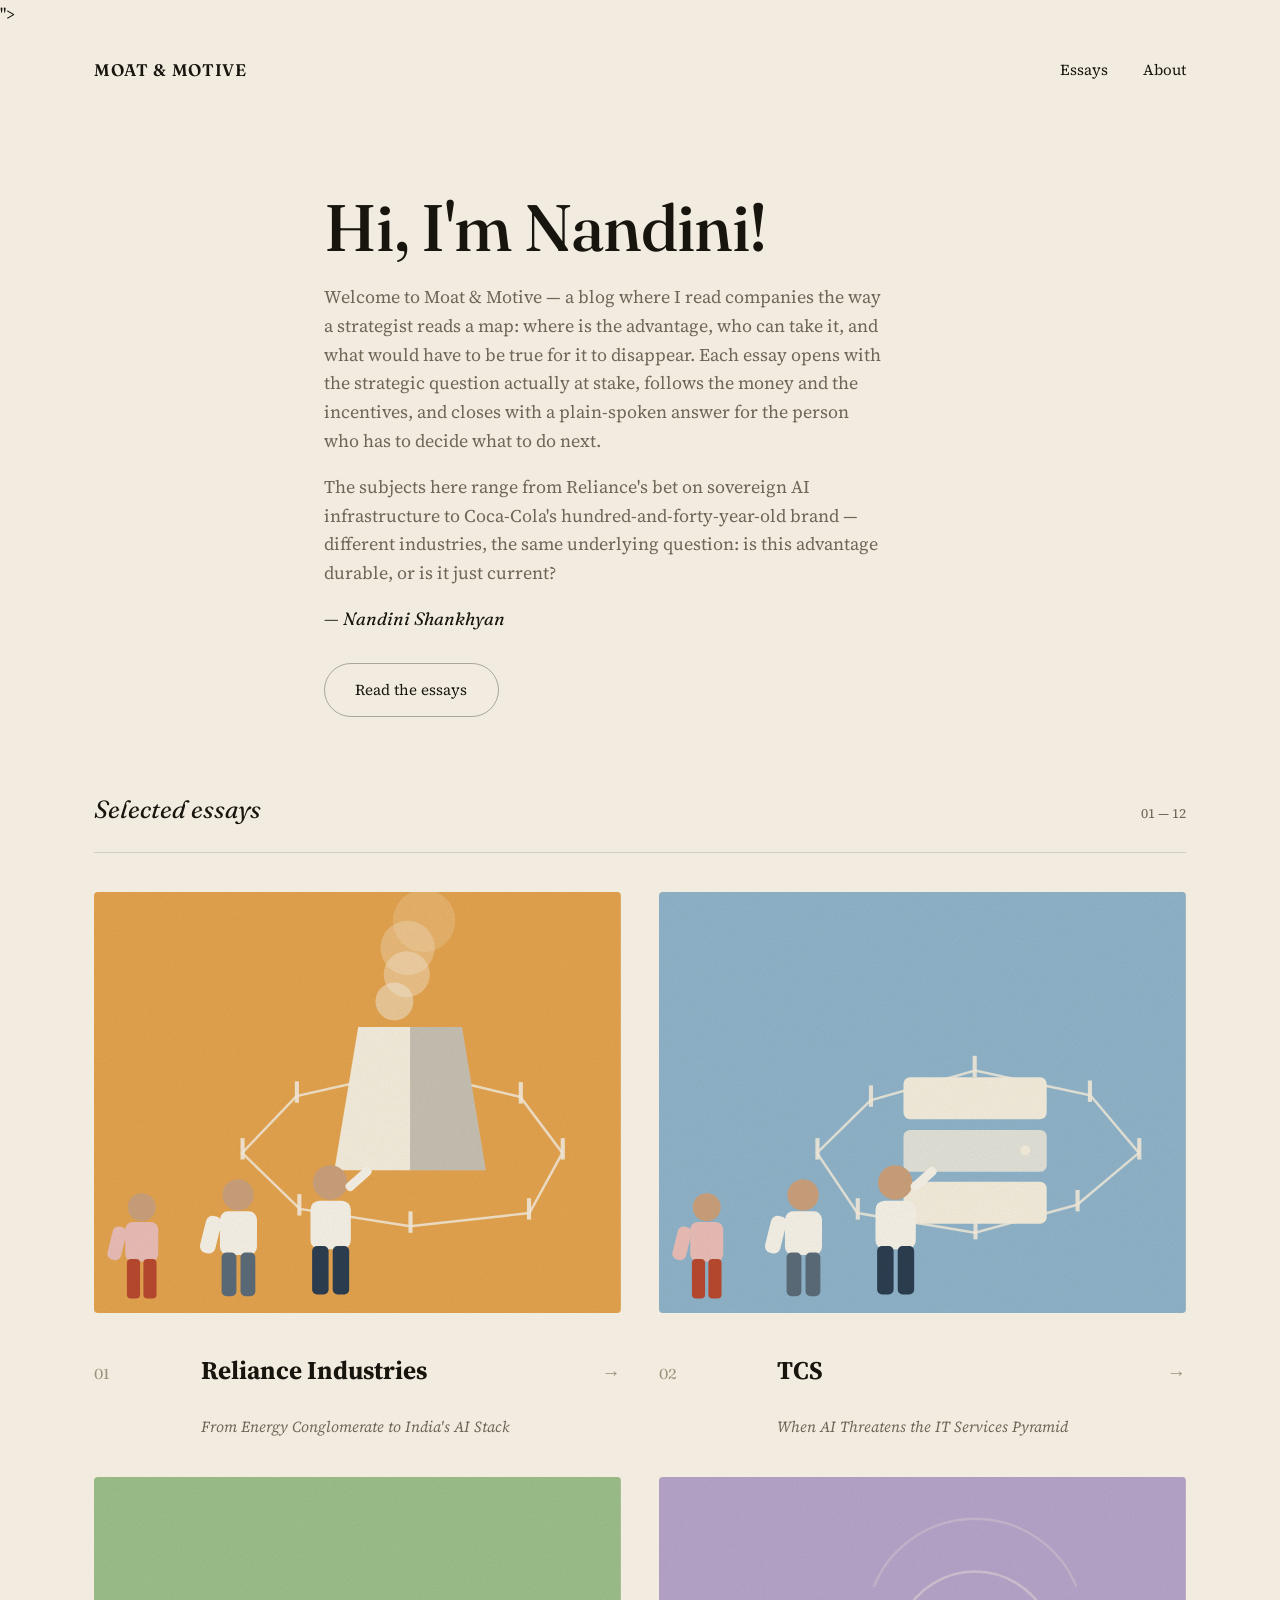
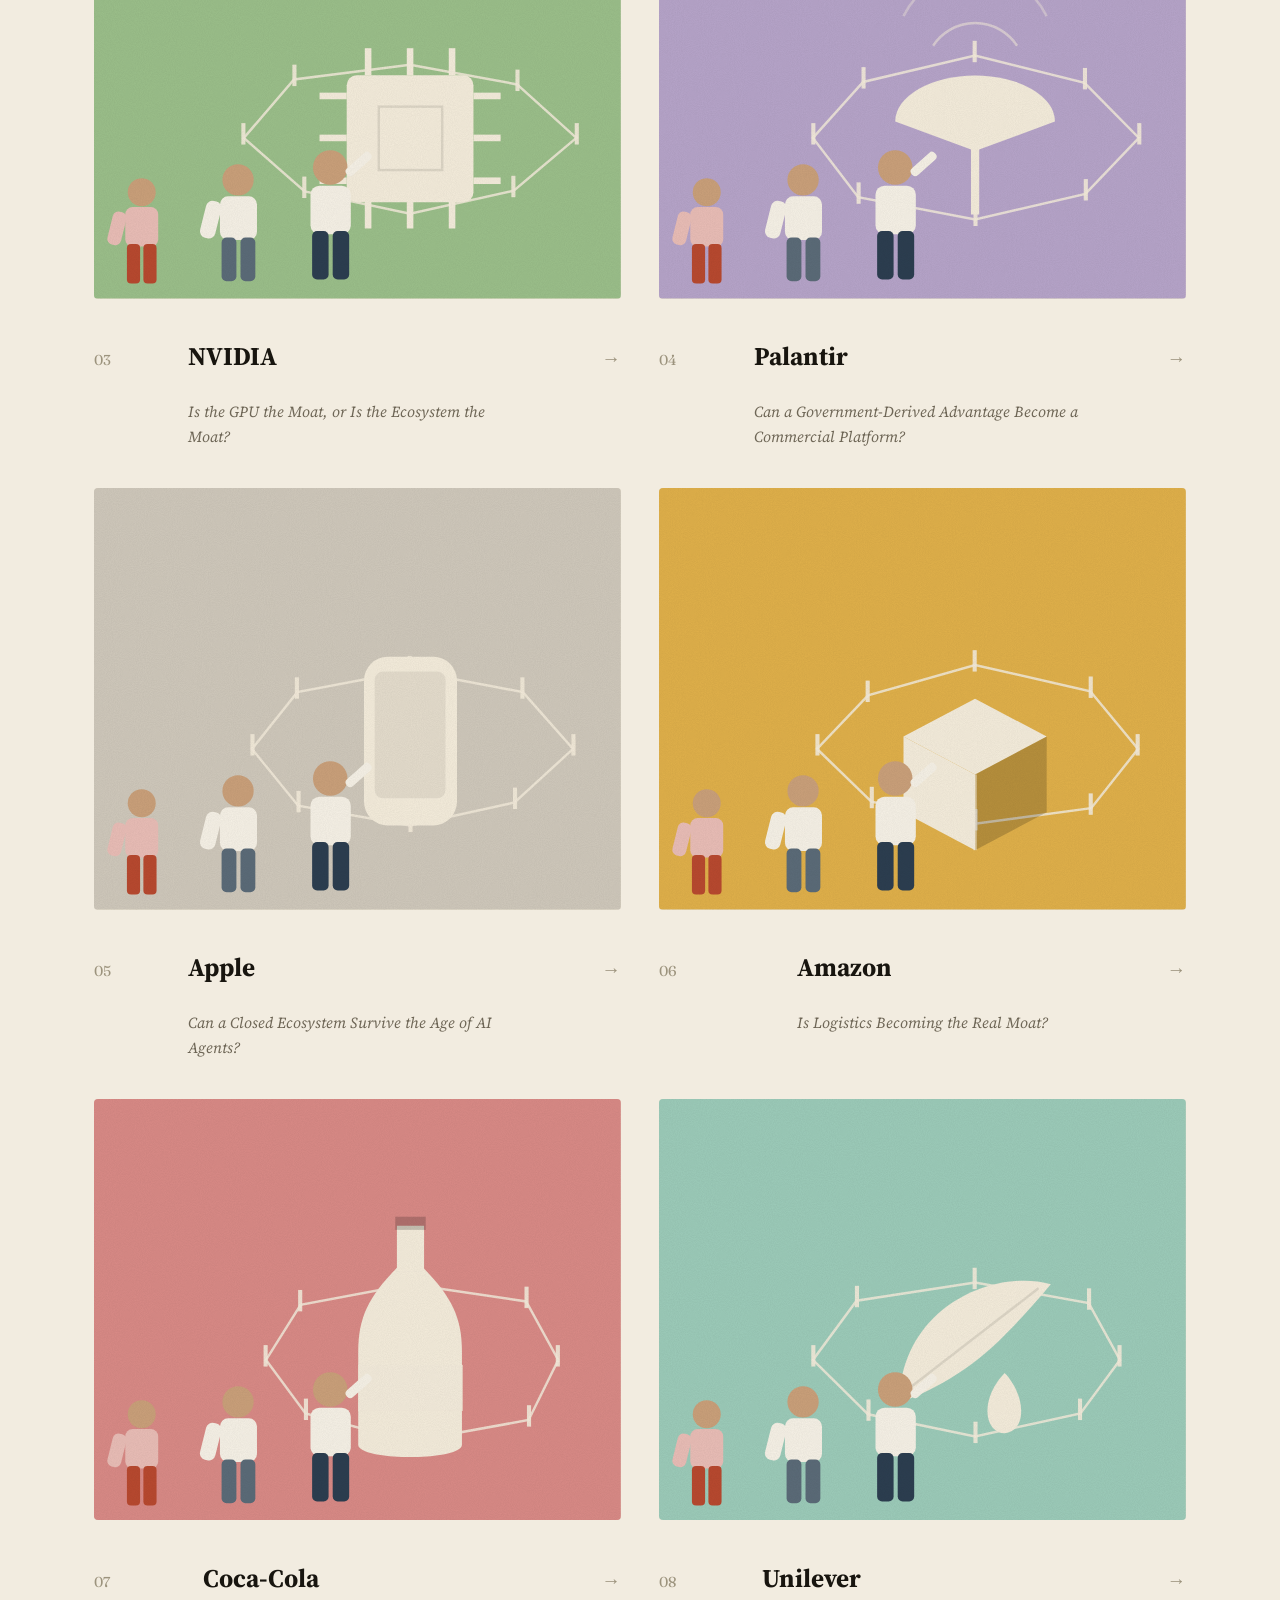
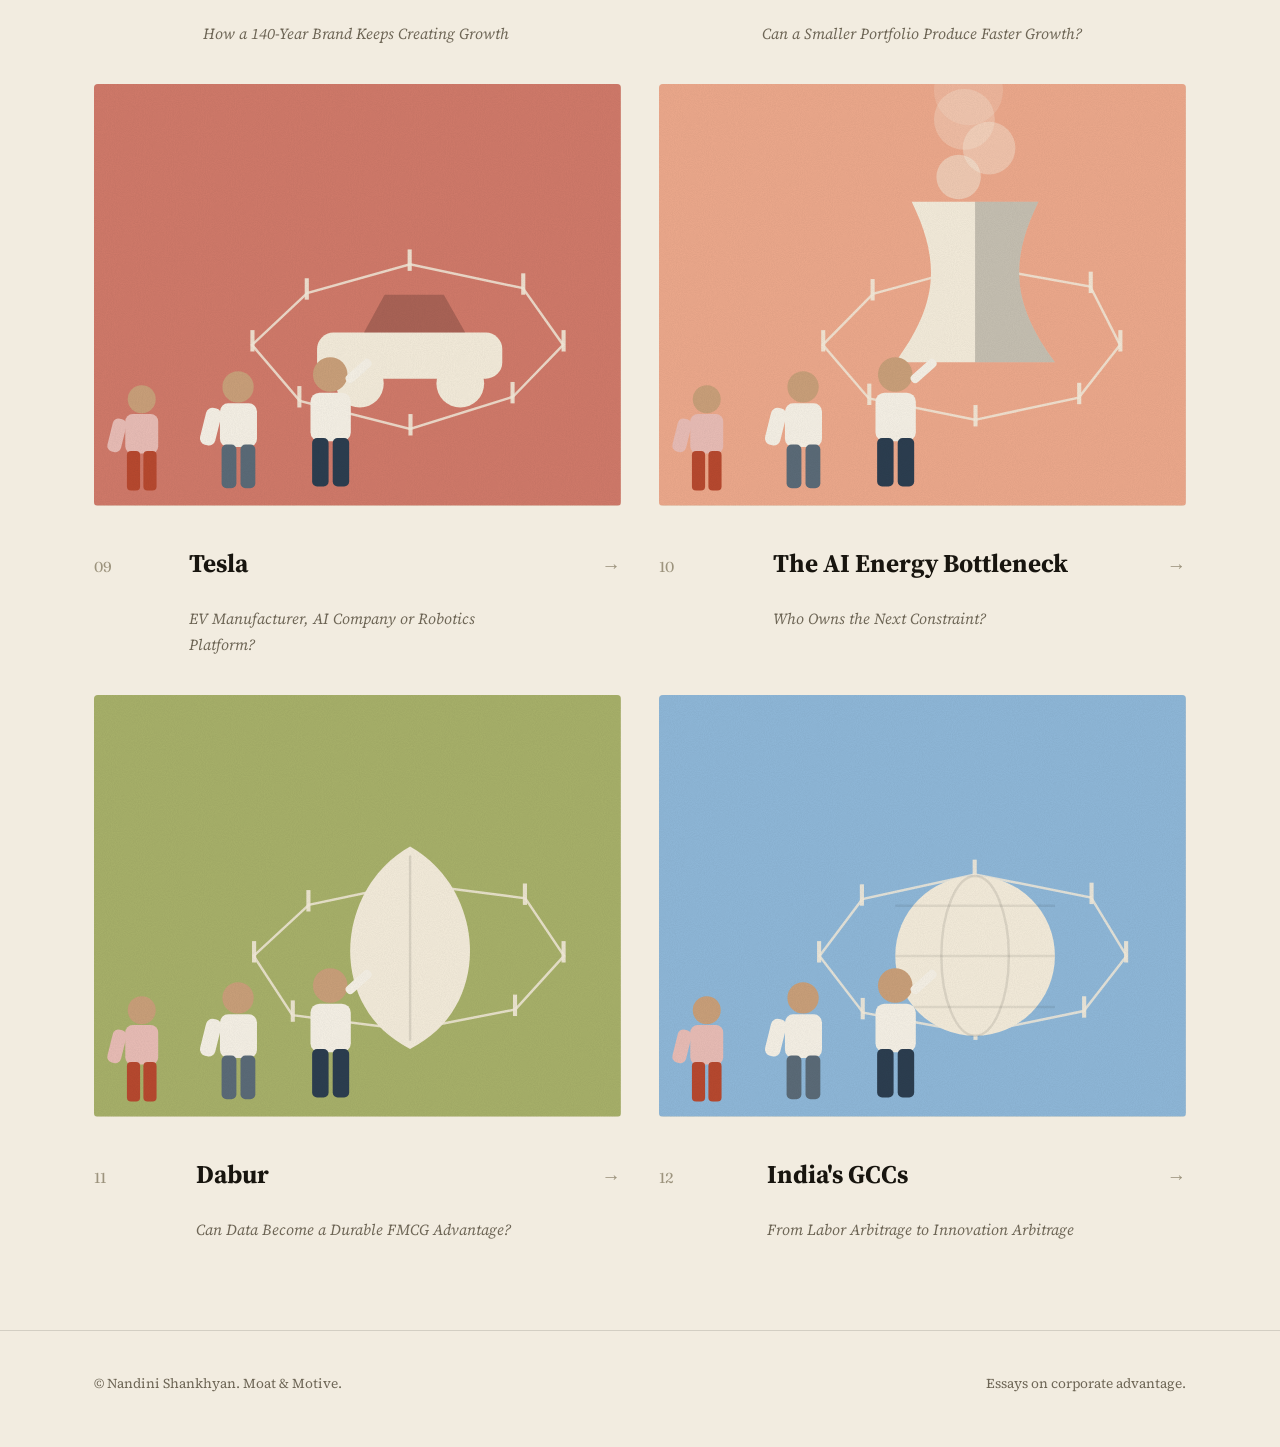
==== commit c7556dce: "Headings edited" ====
--- a/index.html
+++ b/index.html
@@ -47,7 +47,7 @@
         <div class="case-caption">
           <span class="index-num">01</span>
           <span class="text">
-            <h3>Reliance Industries</h3>
+            <h2>Reliance Industries</h2>
             <p>From Energy Conglomerate to India's AI Stack</p>
           </span>
           <span class="arrow">&#8594;</span>
@@ -63,7 +63,7 @@
         <div class="case-caption">
           <span class="index-num">02</span>
           <span class="text">
-            <h3>TCS</h3>
+            <h2>TCS</h2>
             <p>When AI Threatens the IT Services Pyramid</p>
           </span>
           <span class="arrow">&#8594;</span>
@@ -79,7 +79,7 @@
         <div class="case-caption">
           <span class="index-num">03</span>
           <span class="text">
-            <h3>NVIDIA</h3>
+            <h2>NVIDIA</h2>
             <p>Is the GPU the Moat, or Is the Ecosystem the Moat?</p>
           </span>
           <span class="arrow">&#8594;</span>
@@ -95,7 +95,7 @@
         <div class="case-caption">
           <span class="index-num">04</span>
           <span class="text">
-            <h3>Palantir</h3>
+            <h2>Palantir</h2>
             <p>Can a Government-Derived Advantage Become a Commercial Platform?</p>
           </span>
           <span class="arrow">&#8594;</span>
@@ -111,7 +111,7 @@
         <div class="case-caption">
           <span class="index-num">05</span>
           <span class="text">
-            <h3>Apple</h3>
+            <h2>Apple</h2>
             <p>Can a Closed Ecosystem Survive the Age of AI Agents?</p>
           </span>
           <span class="arrow">&#8594;</span>
@@ -127,7 +127,7 @@
         <div class="case-caption">
           <span class="index-num">06</span>
           <span class="text">
-            <h3>Amazon</h3>
+            <h2>Amazon</h2>
             <p>Is Logistics Becoming the Real Moat?</p>
           </span>
           <span class="arrow">&#8594;</span>
@@ -143,7 +143,7 @@
         <div class="case-caption">
           <span class="index-num">07</span>
           <span class="text">
-            <h3>Coca-Cola</h3>
+            <h2>Coca-Cola</h2>
             <p>How a 140-Year Brand Keeps Creating Growth</p>
           </span>
           <span class="arrow">&#8594;</span>
@@ -159,7 +159,7 @@
         <div class="case-caption">
           <span class="index-num">08</span>
           <span class="text">
-            <h3>Unilever</h3>
+            <h2>Unilever</h2>
             <p>Can a Smaller Portfolio Produce Faster Growth?</p>
           </span>
           <span class="arrow">&#8594;</span>
@@ -175,7 +175,7 @@
         <div class="case-caption">
           <span class="index-num">09</span>
           <span class="text">
-            <h3>Tesla</h3>
+            <h2>Tesla</h2>
             <p>EV Manufacturer, AI Company or Robotics Platform?</p>
           </span>
           <span class="arrow">&#8594;</span>
@@ -191,7 +191,7 @@
         <div class="case-caption">
           <span class="index-num">10</span>
           <span class="text">
-            <h3>The AI Energy Bottleneck</h3>
+            <h2>The AI Energy Bottleneck</h2>
             <p>Who Owns the Next Constraint?</p>
           </span>
           <span class="arrow">&#8594;</span>
@@ -207,7 +207,7 @@
         <div class="case-caption">
           <span class="index-num">11</span>
           <span class="text">
-            <h3>Dabur</h3>
+            <h2>Dabur</h2>
             <p>Can Data Become a Durable FMCG Advantage?</p>
           </span>
           <span class="arrow">&#8594;</span>
@@ -223,7 +223,7 @@
         <div class="case-caption">
           <span class="index-num">12</span>
           <span class="text">
-            <h3>India's GCCs</h3>
+            <h2>India's GCCs</h2>
             <p>From Labor Arbitrage to Innovation Arbitrage</p>
           </span>
           <span class="arrow">&#8594;</span>
@@ -236,8 +236,8 @@
 <footer>
   <div class="wrap">
     <span>&copy; Nandini Shankhyan. Moat & Motive.</span>
-    <span>Twelve essays on corporate advantage.</span>
+    <span> Essays on corporate advantage.</span>
   </div>
 </footer>
 </body>
-</html>+</html>
